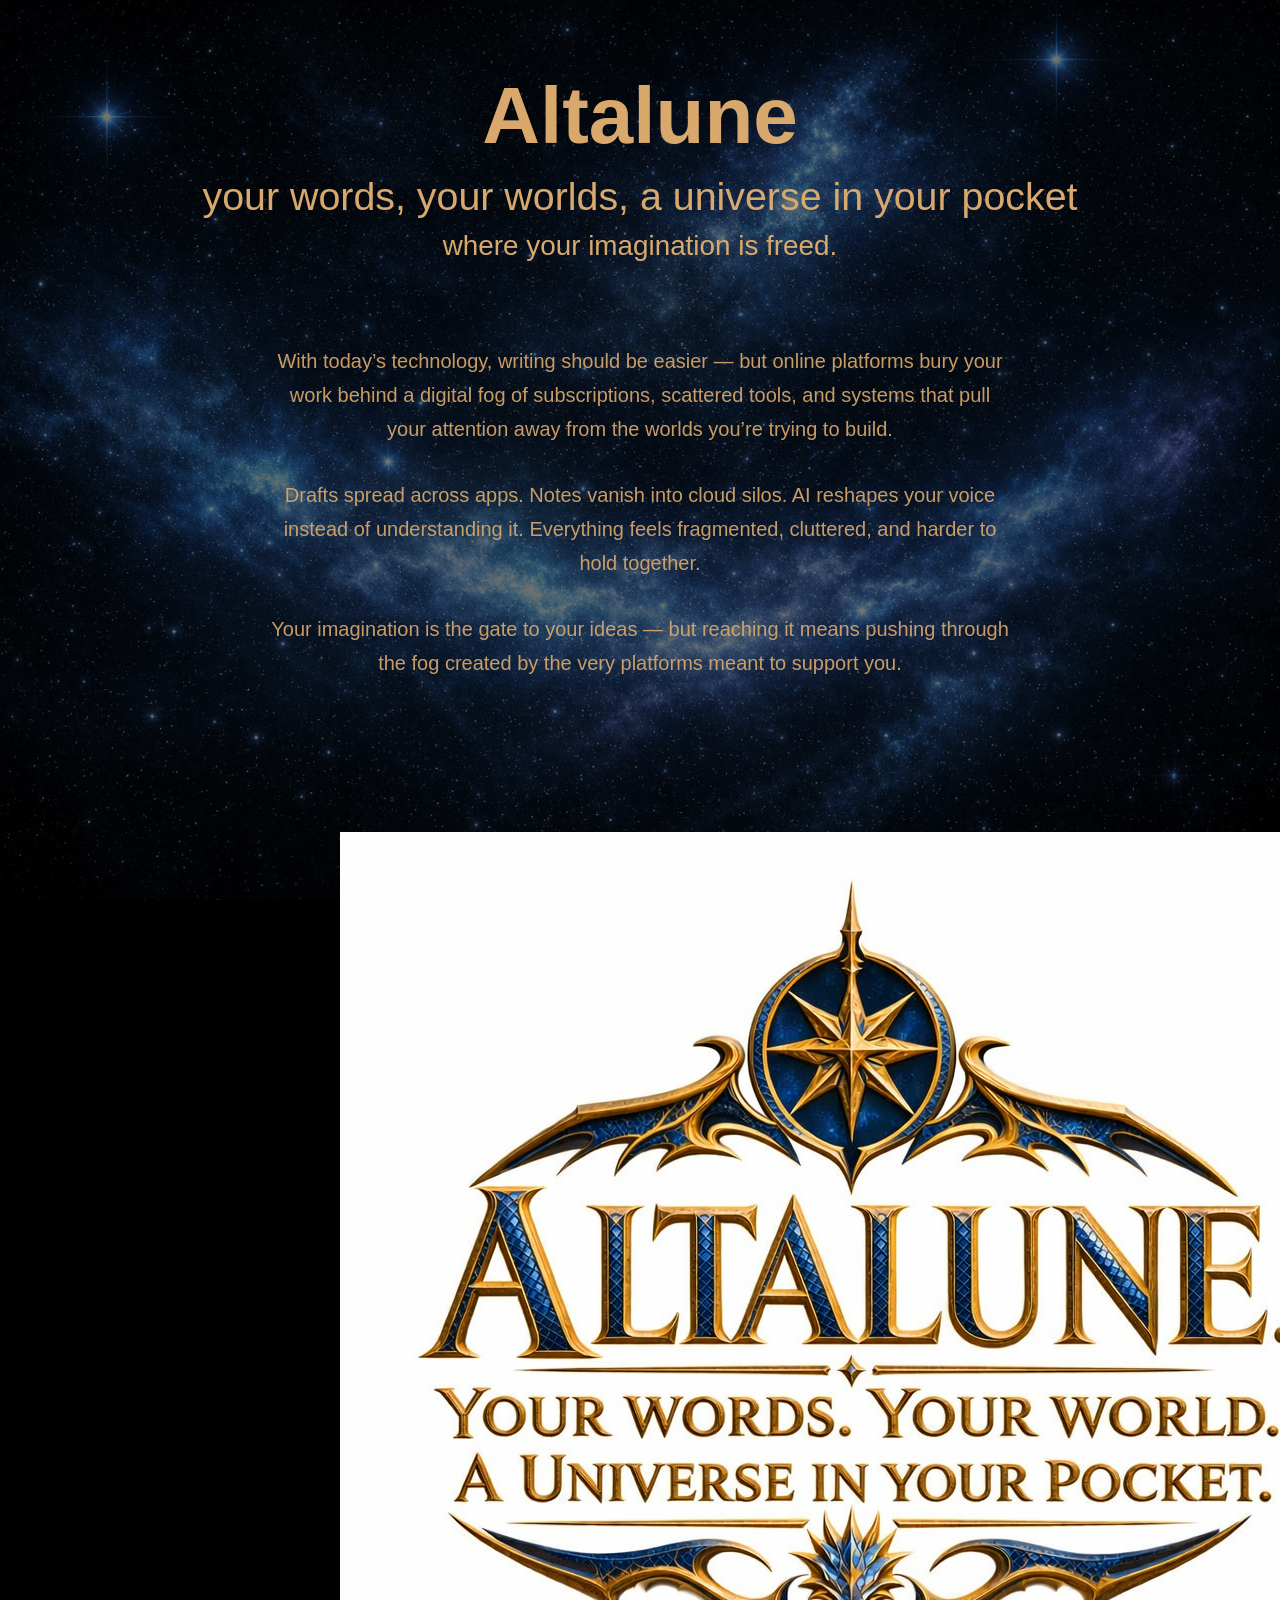
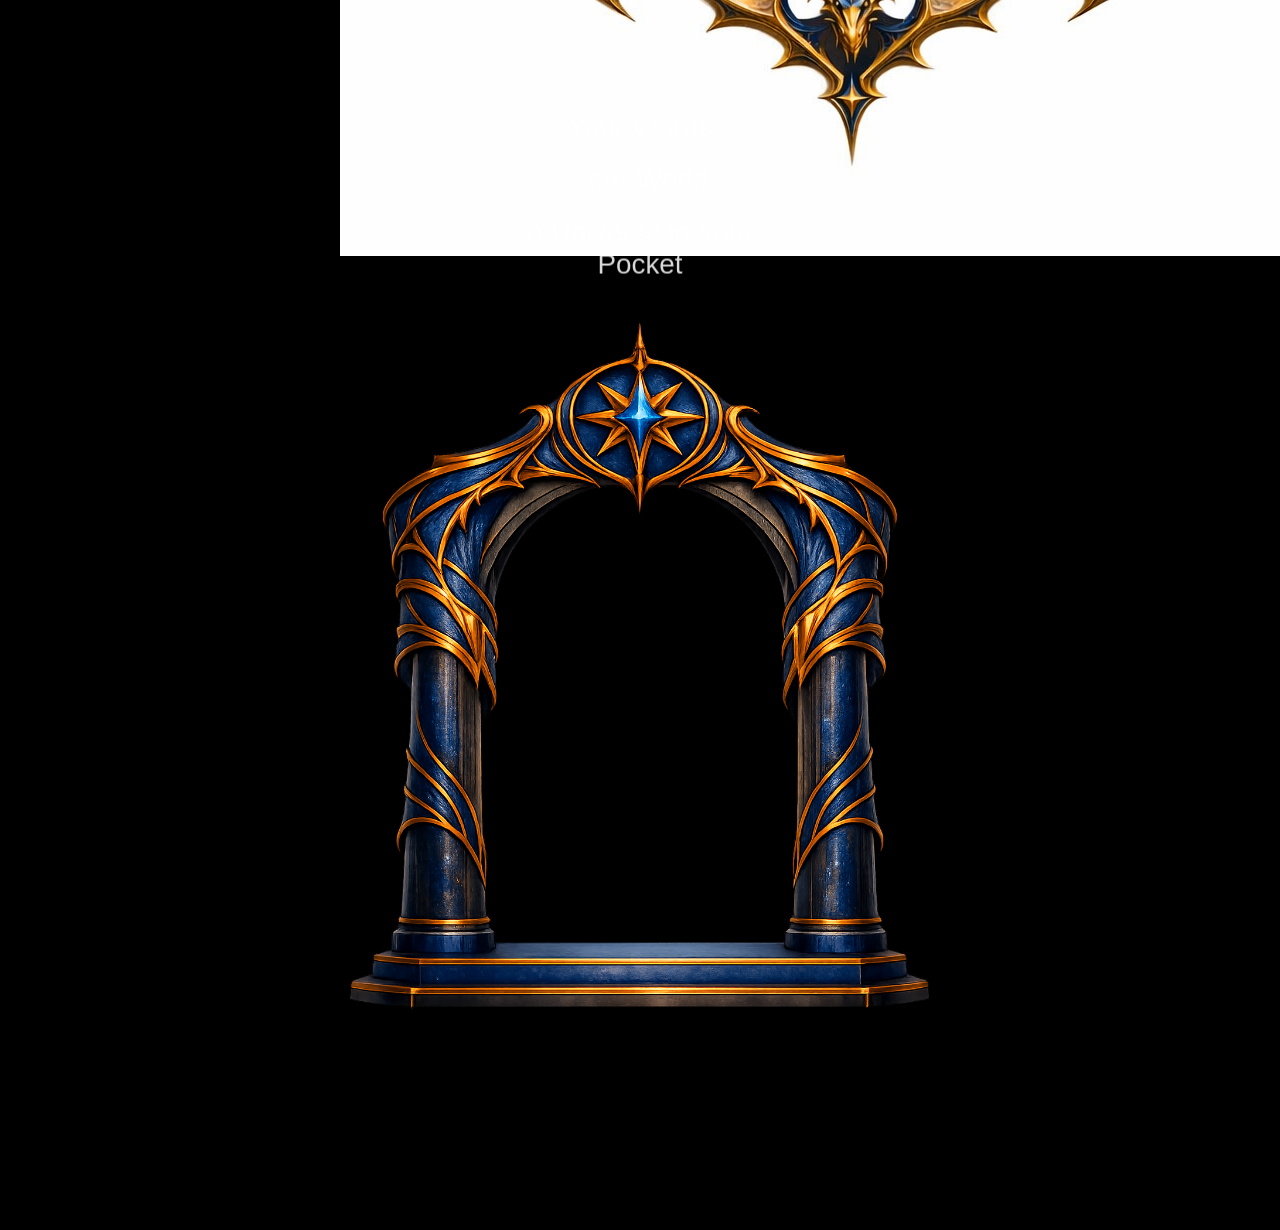
==== index.html @ 2f36f8d3 "Update index.html" ====
<!DOCTYPE html>
<html lang="en">
<head>
    <meta charset="UTF-8">
    <meta name="viewport" content="width=device-width, initial-scale=1.0">
    <title>Altalune</title>
    <link rel="stylesheet" href="css/global.css">
</head>

<body>

    <!-- HERO WRAPPER -->
    <section id="hero">

        <!-- PAGE 1 IDENTITY BLOCK -->
        <div class="identity-block">
            <h1 class="brand-name">Altalune</h1>
            <h2 class="brand-triad">your words, your worlds, a universe in your pocket</h2>
            <h3 class="brand-promise">where your imagination is freed.</h3>
        </div>

        <!-- PAIN SECTION -->
        <div class="pain-section">
            <p>
                With today’s technology, writing should be easier — but online platforms bury your work behind a digital fog of subscriptions, scattered tools, and systems that pull your attention away from the worlds you’re trying to build.
            </p>
            <p>
                Drafts spread across apps. Notes vanish into cloud silos. AI reshapes your voice instead of understanding it. Everything feels fragmented, cluttered, and harder to hold together.
            </p>
            <p>
                Your imagination is the gate to your ideas — but reaching it means pushing through the fog created by the very platforms meant to support you.
            </p>
        </div>

        <!-- PAGE 2: LOGO + GATE + FOG + CTA STACK -->
        <div class="gate-wrapper">

            <!-- LOGO ABOVE THE ARCH -->
            <img src="assets/altalue logo.png" alt="Altalune Logo" class="gate-logo">

            <!-- GATE IMAGE -->
            <img src="assets/arch finial.png" alt="Gate" class="gate">

            <!-- FOG LAYER -->
            <div class="fog-layer"></div>

            <!-- CTA STACK (behind fog, inside gate) -->
            <div class="cta-stack">
                <a href="your-words/index.html" class="cta">Your Words</a>
                <a href="your-world/index.html" class="cta">Your World</a>
                <a href="universe-in-your-pocket/index.html" class="cta">A Universe in Your Pocket</a>
            </div>

        </div>

    </section>

</body>
</html>
---- css/global.css ----
/* RESET + BASELINE -------------------------------------------- */

* {
    margin: 0;
    padding: 0;
    box-sizing: border-box;
}

html, body {
    width: 100%;
    min-height: 100%;
    color: #fff;
    font-family: 'Inter', sans-serif;
    overflow-x: hidden;

    /* FULL‑PAGE STARFIELD BACKGROUND + PARALLAX DRIFT */
    background: url('../assets/starfield.png') center/cover no-repeat fixed;
    background-color: #000; /* fallback */
    animation: starfield-drift 120s linear infinite;
}

/* GLOBAL READABILITY OVERLAY ----------------------------------- */

body::before {
    content: "";
    position: fixed;
    inset: 0;
    background: rgba(0, 0, 0, 0.55); /* adjust 0.45–0.65 for brightness */
    pointer-events: none;
    z-index: 0;
}

/* STARFIELD DRIFT ANIMATION ------------------------------------ */

@keyframes starfield-drift {
    0% {
        background-position: 0 0;
    }
    100% {
        background-position: -800px 800px; /* slow diagonal drift */
    }
}

/* RESPONSIVE TYPE SCALE ---------------------------------------- */

:root {
    --step--2: clamp(0.75rem, 0.7rem + 0.2vw, 0.9rem);
    --step--1: clamp(0.9rem, 0.85rem + 0.3vw, 1.05rem);
    --step-0: clamp(1rem, 0.95rem + 0.4vw, 1.25rem);
    --step-1: clamp(1.25rem, 1.1rem + 0.8vw, 1.75rem);
    --step-2: clamp(1.75rem, 1.5rem + 1.2vw, 2.5rem);
    --step-3: clamp(2.5rem, 2rem + 2vw, 3.5rem);
    --step-4: clamp(3.5rem, 3rem + 3vw, 5rem);
}

/* SPACING SYSTEM ------------------------------------------------ */

:root {
    --space-1: clamp(0.5rem, 0.4rem + 0.4vw, 1rem);
    --space-2: clamp(1rem, 0.8rem + 0.6vw, 1.5rem);
    --space-3: clamp(1.5rem, 1.2rem + 1vw, 2.5rem);
    --space-4: clamp(2rem, 1.5rem + 2vw, 4rem);
    --space-5: clamp(3rem, 2rem + 3vw, 6rem);
}

/* HERO LAYOUT --------------------------------------------------- */

#hero {
    width: 100%;
    min-height: 100vh;
    position: relative;
    z-index: 1; /* ensures content sits above overlay */
    display: flex;
    flex-direction: column;
    align-items: center;
    padding-top: var(--space-5);
    padding-bottom: var(--space-5);
}

/* PAGE 1 IDENTITY BLOCK ---------------------------------------- */

.identity-block {
    text-align: center;
    margin-bottom: var(--space-4);
}

/* Top line: Altalune */
.brand-name {
    font-size: var(--step-4);
    font-weight: 700;
    color: #d9a86c; /* bronze-gold */
    margin-bottom: var(--space-1);
}

/* Middle line: triad */
.brand-triad {
    font-size: var(--step-2);
    font-weight: 500;
    color: #d9a86c; /* bronze-gold */
    margin-bottom: var(--space-1);
}

/* Bottom line: promise */
.brand-promise {
    font-size: var(--step-1);
    font-weight: 400;
    color: #d9a86c; /* bronze-gold */
    margin-bottom: var(--space-3);
}

/* PAIN SECTION — CINEMATIC SPACING & READABILITY ---------------- */

.pain-section {
    max-width: 780px;
    margin: 0 auto;
    margin-bottom: var(--space-5);
    padding: 0 var(--space-2);
    text-align: center;
    font-size: var(--step-0);
    line-height: 1.7;
    opacity: 0.92;
    color: #d9a86c; /* Altalune copper/gold */
}

.pain-section p {
    margin-bottom: var(--space-3);
}

/* GATE POSITIONING ------------------------------------------------ */

.gate-wrapper {
    position: relative;
    width: min(90vw, 600px);
    margin: 0 auto;
    margin-top: var(--space-4);
    transform-style: preserve-3d;
}

.gate {
    width: 100%;
    height: auto;
    display: block;
    position: relative;
    z-index: 1;
}

/* FOG LAYER ------------------------------------------------------- */

.fog-layer {
    position: absolute;
    inset: 0;
    background: url('../assets/fog.png') center/cover no-repeat;
    opacity: 0.55;
    filter: blur(12px);
    z-index: 2;
    pointer-events: none;
}

/* CTA STACK INSIDE THE GATE -------------------------------------- */

.cta-stack {
    position: absolute;
    top: 50%;
    left: 50%;
    transform: translate(-50%, -50%);
    display: flex;
    flex-direction: column;
    gap: var(--space-2);
    z-index: 3;
    text-align: center;
}

.cta {
    font-size: var(--step-1);
    color: #fff;
    text-decoration: none;
    opacity: 0.85;
    transition: opacity 0.35s ease, transform 0.35s ease;
}

.cta:hover {
    opacity: 1;
    transform: scale(1.08);
}

/* FOG REACTION ON HOVER ----------------------------------------- */

.gate-wrapper:hover .fog-layer {
    opacity: 0.35;
    filter: blur(6px);
    transition: opacity 0.4s ease, filter 0.4s ease;
}

/* GATE DEPTH MOTION --------------------------------------------- */

.gate-wrapper:hover {
    transform: translateZ(25px) scale(1.015);
    transition: transform 0.4s ease;
}
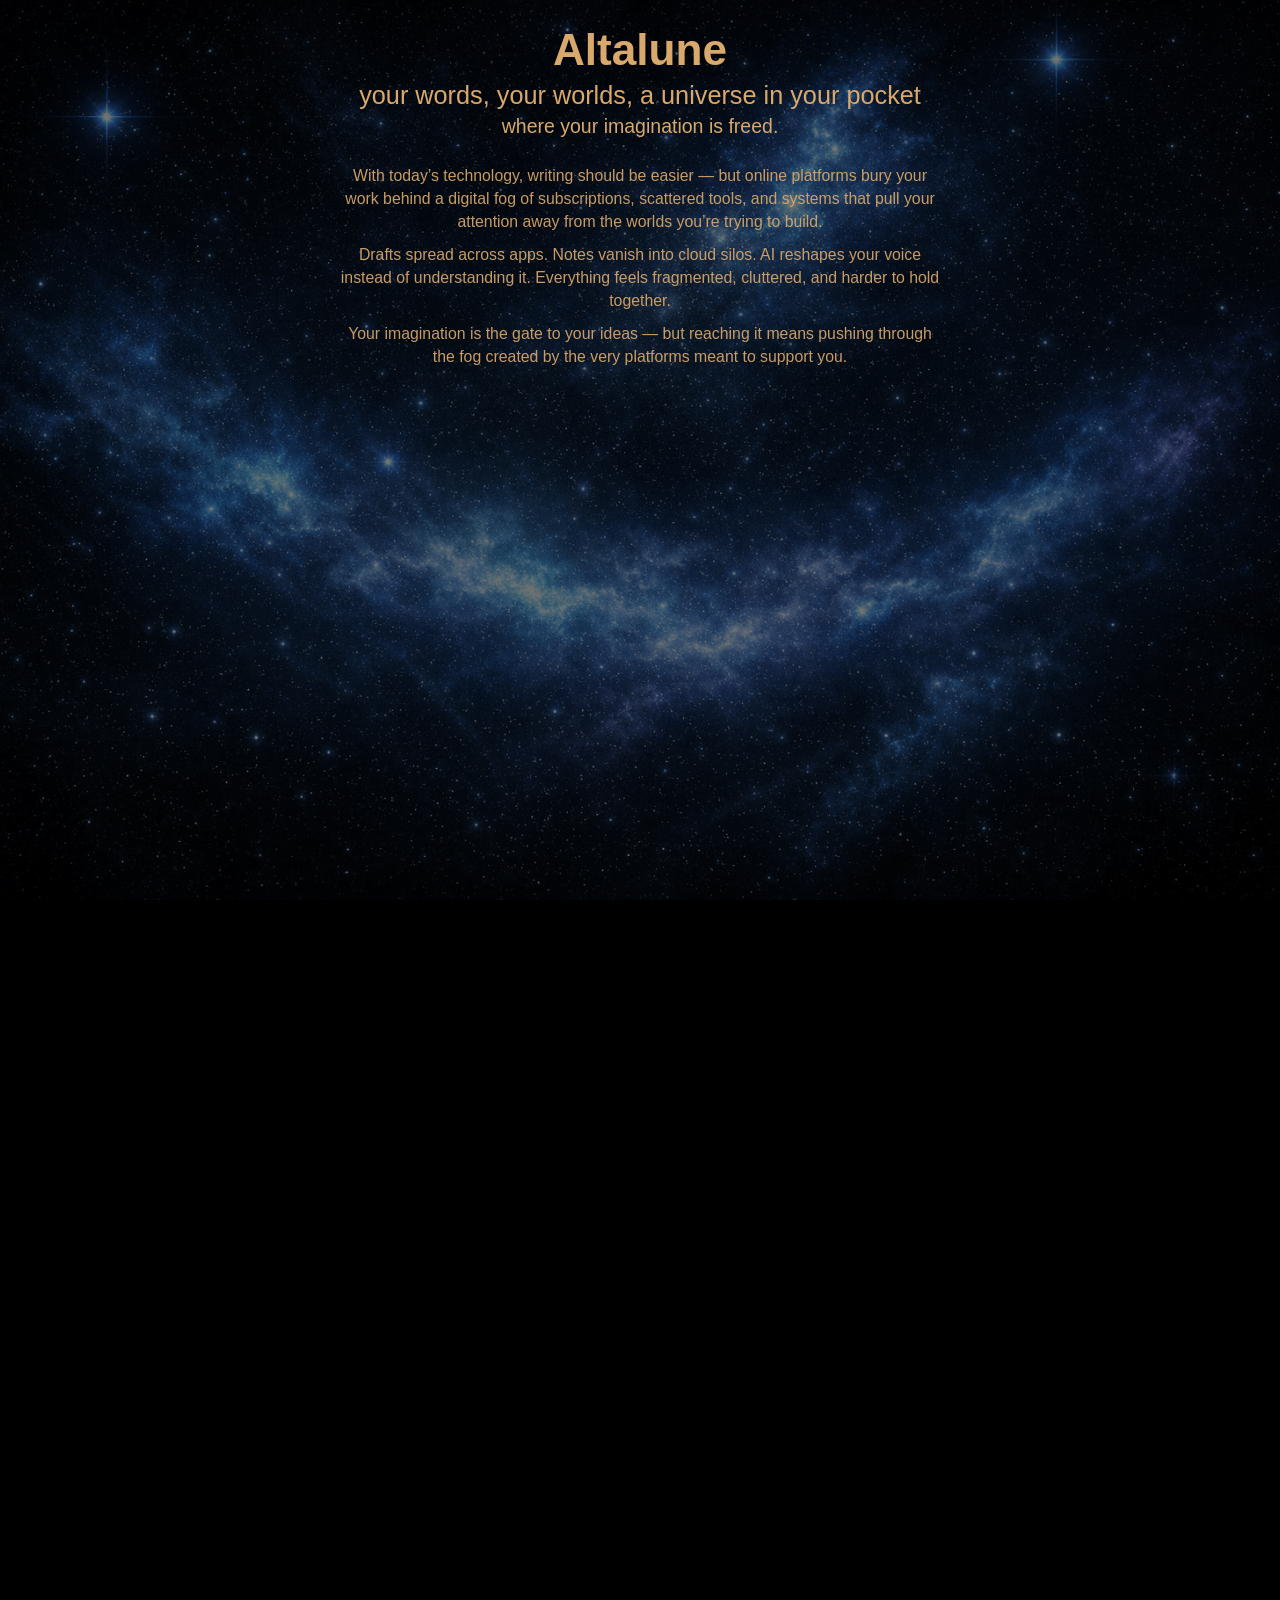
==== commit 7bbf9ca6: "Update index.html" ====
--- a/index.html
+++ b/index.html
@@ -9,10 +9,10 @@
 
 <body>
 
-    <!-- HERO WRAPPER -->
+    <!-- PAGE 1 — IDENTITY + PAIN -->
     <section id="hero">
 
-        <!-- PAGE 1 IDENTITY BLOCK -->
+        <!-- IDENTITY BLOCK -->
         <div class="identity-block">
             <h1 class="brand-name">Altalune</h1>
             <h2 class="brand-triad">your words, your worlds, a universe in your pocket</h2>
@@ -32,7 +32,12 @@
             </p>
         </div>
 
-        <!-- PAGE 2: LOGO + GATE + FOG + CTA STACK -->
+    </section>
+
+
+    <!-- PAGE 2 — GATE + LOGO + FOG + CTA -->
+    <section id="gate-section">
+
         <div class="gate-wrapper">
 
             <!-- LOGO ABOVE THE ARCH -->
@@ -44,7 +49,7 @@
             <!-- FOG LAYER -->
             <div class="fog-layer"></div>
 
-            <!-- CTA STACK (behind fog, inside gate) -->
+            <!-- CTA STACK -->
             <div class="cta-stack">
                 <a href="your-words/index.html" class="cta">Your Words</a>
                 <a href="your-world/index.html" class="cta">Your World</a>
@@ -55,5 +60,8 @@
 
     </section>
 
+    <!-- JS WILL BE ADDED LATER -->
+    <script src="js/scroll.js"></script>
+
 </body>
 </html>
--- a/css/global.css
+++ b/css/global.css
@@ -13,127 +13,118 @@
     font-family: 'Inter', sans-serif;
     overflow-x: hidden;
 
-    /* FULL‑PAGE STARFIELD BACKGROUND + PARALLAX DRIFT */
     background: url('../assets/starfield.png') center/cover no-repeat fixed;
-    background-color: #000; /* fallback */
+    background-color: #000;
     animation: starfield-drift 120s linear infinite;
 }
-
-/* GLOBAL READABILITY OVERLAY ----------------------------------- */
 
 body::before {
     content: "";
     position: fixed;
     inset: 0;
-    background: rgba(0, 0, 0, 0.55); /* adjust 0.45–0.65 for brightness */
+    background: rgba(0, 0, 0, 0.55);
     pointer-events: none;
     z-index: 0;
 }
 
-/* STARFIELD DRIFT ANIMATION ------------------------------------ */
-
 @keyframes starfield-drift {
-    0% {
-        background-position: 0 0;
-    }
-    100% {
-        background-position: -800px 800px; /* slow diagonal drift */
-    }
+    0% { background-position: 0 0; }
+    100% { background-position: -800px 800px; }
 }
 
-/* RESPONSIVE TYPE SCALE ---------------------------------------- */
+/* GLOBAL TYPE + SPACING SCALE -------------------------------- */
 
 :root {
-    --step--2: clamp(0.75rem, 0.7rem + 0.2vw, 0.9rem);
-    --step--1: clamp(0.9rem, 0.85rem + 0.3vw, 1.05rem);
-    --step-0: clamp(1rem, 0.95rem + 0.4vw, 1.25rem);
-    --step-1: clamp(1.25rem, 1.1rem + 0.8vw, 1.75rem);
-    --step-2: clamp(1.75rem, 1.5rem + 1.2vw, 2.5rem);
-    --step-3: clamp(2.5rem, 2rem + 2vw, 3.5rem);
-    --step-4: clamp(3.5rem, 3rem + 3vw, 5rem);
+    --step--2: clamp(0.55rem, 0.45rem + 0.2vw, 0.75rem);
+    --step--1: clamp(0.7rem, 0.6rem + 0.25vw, 0.9rem);
+    --step-0: clamp(0.85rem, 0.75rem + 0.3vw, 1.05rem);
+    --step-1: clamp(1rem, 0.9rem + 0.4vw, 1.3rem);
+    --step-2: clamp(1.25rem, 1.1rem + 0.6vw, 1.7rem);
+    --step-3: clamp(1.7rem, 1.4rem + 0.9vw, 2.3rem);
+    --step-4: clamp(2.2rem, 1.8rem + 1.2vw, 3rem);
+
+    --space-1: clamp(0.25rem, 0.2rem + 0.2vw, 0.5rem);
+    --space-2: clamp(0.5rem, 0.4rem + 0.3vw, 0.9rem);
+    --space-3: clamp(0.8rem, 0.6rem + 0.5vw, 1.4rem);
+    --space-4: clamp(1.2rem, 1rem + 0.7vw, 2rem);
+    --space-5: clamp(1.8rem, 1.4rem + 1vw, 3rem);
 }
 
-/* SPACING SYSTEM ------------------------------------------------ */
-
-:root {
-    --space-1: clamp(0.5rem, 0.4rem + 0.4vw, 1rem);
-    --space-2: clamp(1rem, 0.8rem + 0.6vw, 1.5rem);
-    --space-3: clamp(1.5rem, 1.2rem + 1vw, 2.5rem);
-    --space-4: clamp(2rem, 1.5rem + 2vw, 4rem);
-    --space-5: clamp(3rem, 2rem + 3vw, 6rem);
-}
-
-/* HERO LAYOUT --------------------------------------------------- */
+/* HERO LAYOUT ------------------------------------------------- */
 
 #hero {
     width: 100%;
     min-height: 100vh;
     position: relative;
-    z-index: 1; /* ensures content sits above overlay */
+    z-index: 1;
     display: flex;
     flex-direction: column;
     align-items: center;
-    padding-top: var(--space-5);
-    padding-bottom: var(--space-5);
+    padding-top: var(--space-4);
+    padding-bottom: var(--space-4);
 }
 
-/* PAGE 1 IDENTITY BLOCK ---------------------------------------- */
+/* PAGE 1 IDENTITY BLOCK -------------------------------------- */
 
 .identity-block {
     text-align: center;
-    margin-bottom: var(--space-4);
+    margin-bottom: var(--space-3);
 }
 
-/* Top line: Altalune */
 .brand-name {
     font-size: var(--step-4);
     font-weight: 700;
-    color: #d9a86c; /* bronze-gold */
+    color: #d9a86c;
     margin-bottom: var(--space-1);
 }
 
-/* Middle line: triad */
 .brand-triad {
     font-size: var(--step-2);
     font-weight: 500;
-    color: #d9a86c; /* bronze-gold */
+    color: #d9a86c;
     margin-bottom: var(--space-1);
 }
 
-/* Bottom line: promise */
 .brand-promise {
     font-size: var(--step-1);
     font-weight: 400;
-    color: #d9a86c; /* bronze-gold */
-    margin-bottom: var(--space-3);
+    color: #d9a86c;
+    margin-bottom: var(--space-2);
 }
 
-/* PAIN SECTION — CINEMATIC SPACING & READABILITY ---------------- */
+/* PAIN SECTION ------------------------------------------------ */
 
 .pain-section {
-    max-width: 780px;
-    margin: 0 auto;
-    margin-bottom: var(--space-5);
+    max-width: 620px;
+    margin: 0 auto var(--space-4);
     padding: 0 var(--space-2);
     text-align: center;
     font-size: var(--step-0);
-    line-height: 1.7;
+    line-height: 1.45;
     opacity: 0.92;
-    color: #d9a86c; /* Altalune copper/gold */
+    color: #d9a86c;
 }
 
 .pain-section p {
-    margin-bottom: var(--space-3);
+    margin-bottom: var(--space-2);
 }
 
-/* GATE POSITIONING ------------------------------------------------ */
+/* ------------------------------------------------------------- */
+/* GATE + LOGO SECTION — MATCHES YOUR CURRENT HTML               */
+/* ------------------------------------------------------------- */
 
 .gate-wrapper {
     position: relative;
-    width: min(90vw, 600px);
+    width: 12vw;
+    max-width: 160px;
     margin: 0 auto;
-    margin-top: var(--space-4);
+    margin-top: var(--space-5);
     transform-style: preserve-3d;
+
+    /* hidden on load */
+    opacity: 0;
+    transform: translateY(40px);
+    transition: opacity 0.8s ease, transform 0.8s ease;
 }
 
 .gate {
@@ -144,56 +135,25 @@
     z-index: 1;
 }
 
-/* FOG LAYER ------------------------------------------------------- */
-
-.fog-layer {
+.logo {
     position: absolute;
-    inset: 0;
-    background: url('../assets/fog.png') center/cover no-repeat;
-    opacity: 0.55;
-    filter: blur(12px);
-    z-index: 2;
-    pointer-events: none;
+    top: -1.2vw;
+    left: 50%;
+    transform: translateX(-50%);
+    width: 5vw;
+    max-width: 65px;
+    height: auto;
+    z-index: 3;
 }
 
-/* CTA STACK INSIDE THE GATE -------------------------------------- */
-
-.cta-stack {
-    position: absolute;
-    top: 50%;
-    left: 50%;
-    transform: translate(-50%, -50%);
-    display: flex;
-    flex-direction: column;
-    gap: var(--space-2);
-    z-index: 3;
-    text-align: center;
-}
-
-.cta {
-    font-size: var(--step-1);
-    color: #fff;
-    text-decoration: none;
-    opacity: 0.85;
-    transition: opacity 0.35s ease, transform 0.35s ease;
-}
-
-.cta:hover {
-    opacity: 1;
-    transform: scale(1.08);
-}
-
-/* FOG REACTION ON HOVER ----------------------------------------- */
-
+/* Hover effects */
 .gate-wrapper:hover .fog-layer {
     opacity: 0.35;
     filter: blur(6px);
     transition: opacity 0.4s ease, filter 0.4s ease;
 }
 
-/* GATE DEPTH MOTION --------------------------------------------- */
-
 .gate-wrapper:hover {
-    transform: translateZ(25px) scale(1.015);
+    transform: translateY(0) translateZ(25px) scale(1.015);
     transition: transform 0.4s ease;
 }
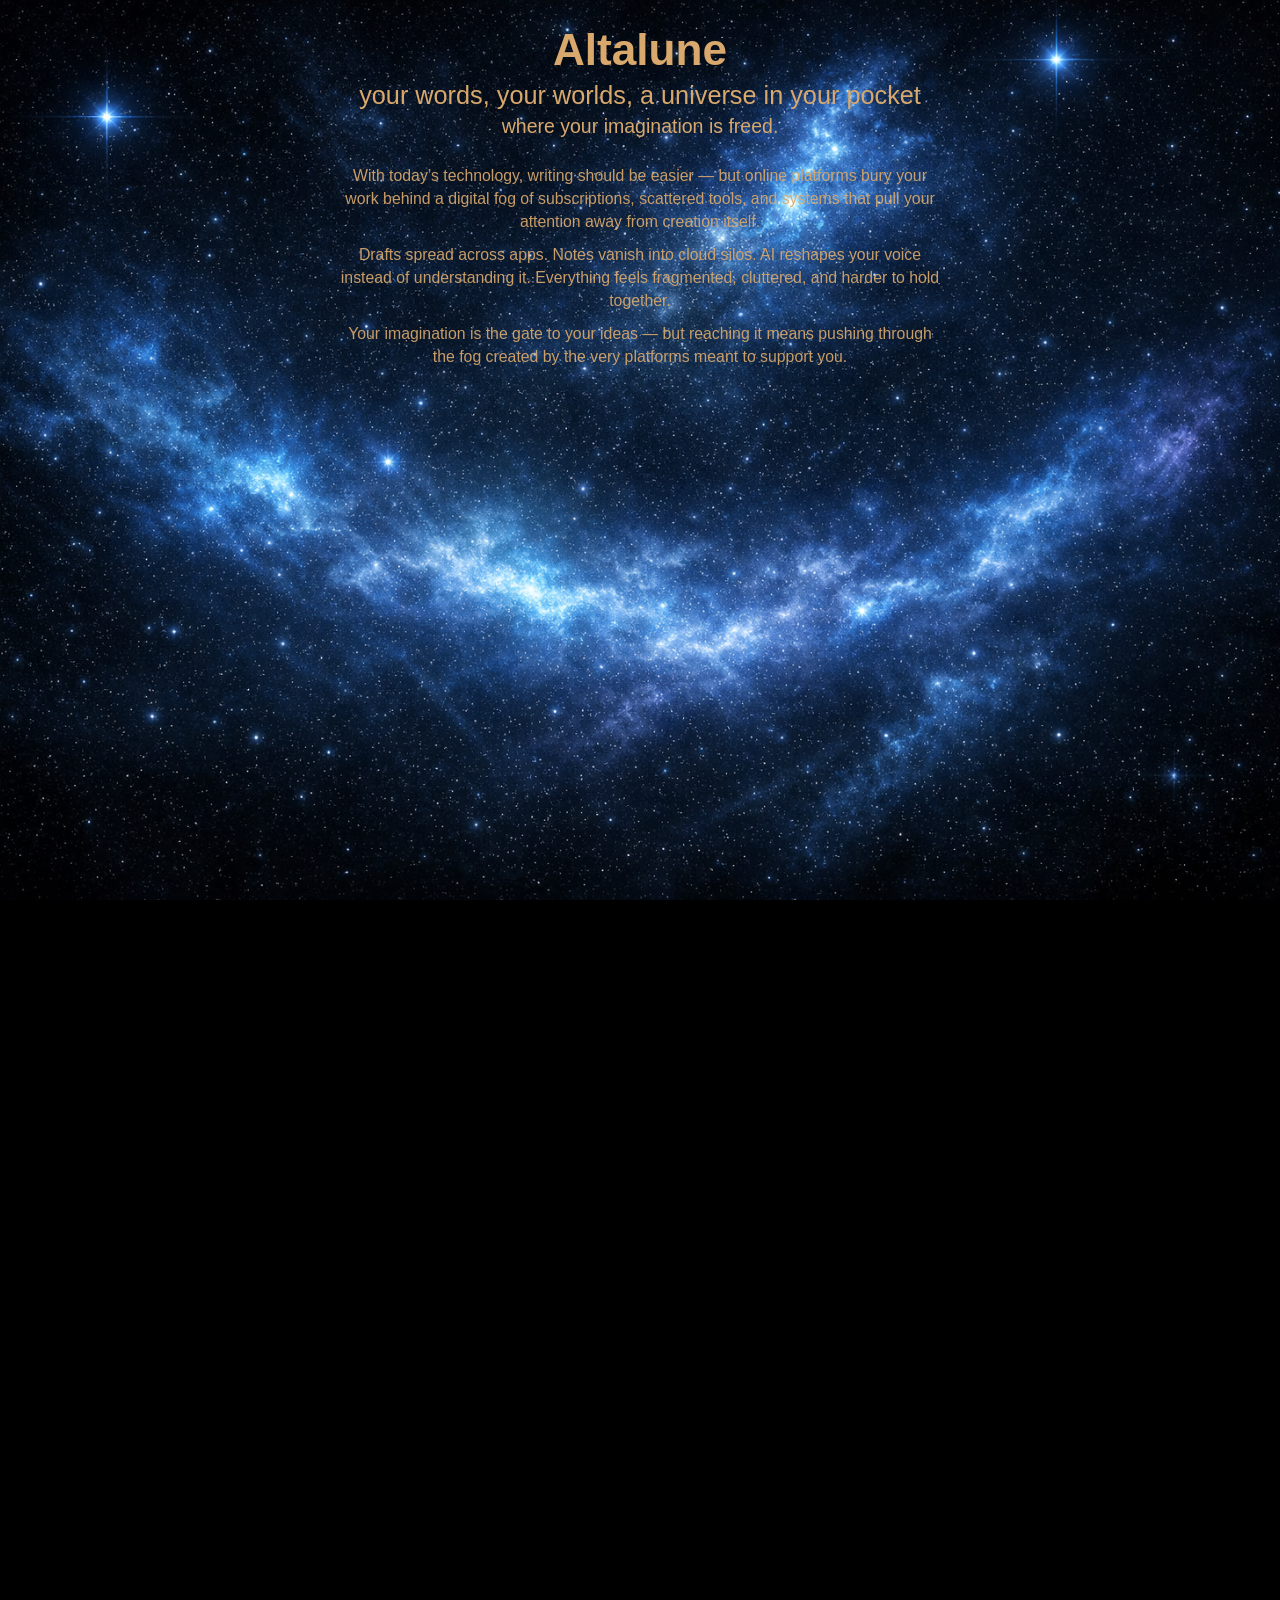
==== commit 34608475: "Fix broken hero image paths for logo and arch finial" ====
--- a/index.html
+++ b/index.html
@@ -22,7 +22,7 @@
         <!-- PAIN SECTION -->
         <div class="pain-section">
             <p>
-                With today’s technology, writing should be easier — but online platforms bury your work behind a digital fog of subscriptions, scattered tools, and systems that pull your attention away from the worlds you’re trying to build.
+                With today’s technology, writing should be easier — but online platforms bury your work behind a digital fog of subscriptions, scattered tools, and systems that pull your attention away from creation itself.
             </p>
             <p>
                 Drafts spread across apps. Notes vanish into cloud silos. AI reshapes your voice instead of understanding it. Everything feels fragmented, cluttered, and harder to hold together.
@@ -41,10 +41,10 @@
         <div class="gate-wrapper">
 
             <!-- LOGO ABOVE THE ARCH -->
-            <img src="assets/altalue logo.png" alt="Altalune Logo" class="gate-logo">
+            <img src="assets/altalule%20logo.png" alt="Altalune Logo" class="gate-logo">
 
             <!-- GATE IMAGE -->
-            <img src="assets/arch finial.png" alt="Gate" class="gate">
+            <img src="assets/arch%20finial.png" alt="Gate" class="gate">
 
             <!-- FOG LAYER -->
             <div class="fog-layer"></div>
--- a/css/global.css
+++ b/css/global.css
@@ -15,21 +15,6 @@
 
     background: url('../assets/starfield.png') center/cover no-repeat fixed;
     background-color: #000;
-    animation: starfield-drift 120s linear infinite;
-}
-
-body::before {
-    content: "";
-    position: fixed;
-    inset: 0;
-    background: rgba(0, 0, 0, 0.55);
-    pointer-events: none;
-    z-index: 0;
-}
-
-@keyframes starfield-drift {
-    0% { background-position: 0 0; }
-    100% { background-position: -800px 800px; }
 }
 
 /* GLOBAL TYPE + SPACING SCALE -------------------------------- */
@@ -50,21 +35,23 @@
     --space-5: clamp(1.8rem, 1.4rem + 1vw, 3rem);
 }
 
-/* HERO LAYOUT ------------------------------------------------- */
+/* PAGE 1 — HERO SECTION -------------------------------------- */
 
 #hero {
     width: 100%;
     min-height: 100vh;
     position: relative;
     z-index: 1;
+
     display: flex;
     flex-direction: column;
     align-items: center;
+
     padding-top: var(--space-4);
     padding-bottom: var(--space-4);
 }
 
-/* PAGE 1 IDENTITY BLOCK -------------------------------------- */
+/* IDENTITY BLOCK --------------------------------------------- */
 
 .identity-block {
     text-align: center;
@@ -109,23 +96,45 @@
     margin-bottom: var(--space-2);
 }
 
-/* ------------------------------------------------------------- */
-/* GATE + LOGO SECTION — MATCHES YOUR CURRENT HTML               */
-/* ------------------------------------------------------------- */
+/* PAGE 2 — FULLSCREEN GATE SECTION --------------------------- */
+
+#gate-section {
+    width: 100%;
+    height: 100vh;
+    position: relative;
+    z-index: 2;
+
+    display: flex;
+    justify-content: center;
+    align-items: center;
+
+    padding-top: var(--space-4);
+    padding-bottom: var(--space-4);
+    /* debug: */
+    /* outline: 1px solid red; */
+}
+
+/* GATE WRAPPER (hidden until scroll) ------------------------- */
 
 .gate-wrapper {
     position: relative;
     width: 12vw;
     max-width: 160px;
-    margin: 0 auto;
-    margin-top: var(--space-5);
     transform-style: preserve-3d;
 
-    /* hidden on load */
     opacity: 0;
     transform: translateY(40px);
     transition: opacity 0.8s ease, transform 0.8s ease;
-}
+
+    z-index: 3;
+}
+
+body.scrolled .gate-wrapper {
+    opacity: 1;
+    transform: translateY(0);
+}
+
+/* GATE + LOGO ------------------------------------------------ */
 
 .gate {
     width: 100%;
@@ -135,7 +144,7 @@
     z-index: 1;
 }
 
-.logo {
+.gate-logo {
     position: absolute;
     top: -1.2vw;
     left: 50%;
@@ -146,14 +155,52 @@
     z-index: 3;
 }
 
-/* Hover effects */
+/* FOG LAYER -------------------------------------------------- */
+
+.fog-layer {
+    position: absolute;
+    inset: 0;
+    background: radial-gradient(circle, rgba(255,255,255,0.15) 0%, rgba(0,0,0,0.6) 70%);
+    filter: blur(4px);
+    opacity: 0.2;
+    z-index: 2;
+    transition: opacity 0.4s ease, filter 0.4s ease;
+}
+
+/* CTA STACK -------------------------------------------------- */
+
+.cta-stack {
+    position: absolute;
+    bottom: 8%;
+    left: 50%;
+    transform: translateX(-50%);
+    z-index: 4;
+
+    display: flex;
+    flex-direction: column;
+    gap: var(--space-2);
+}
+
+.cta {
+    color: #d9a86c;
+    text-decoration: none;
+    font-size: var(--step-1);
+    font-weight: 500;
+    text-align: center;
+    transition: color 0.3s ease;
+}
+
+.cta:hover {
+    color: #fff;
+}
+
+/* Hover effects --------------------------------------------- */
+
 .gate-wrapper:hover .fog-layer {
     opacity: 0.35;
     filter: blur(6px);
-    transition: opacity 0.4s ease, filter 0.4s ease;
 }
 
 .gate-wrapper:hover {
     transform: translateY(0) translateZ(25px) scale(1.015);
-    transition: transform 0.4s ease;
-}
+}
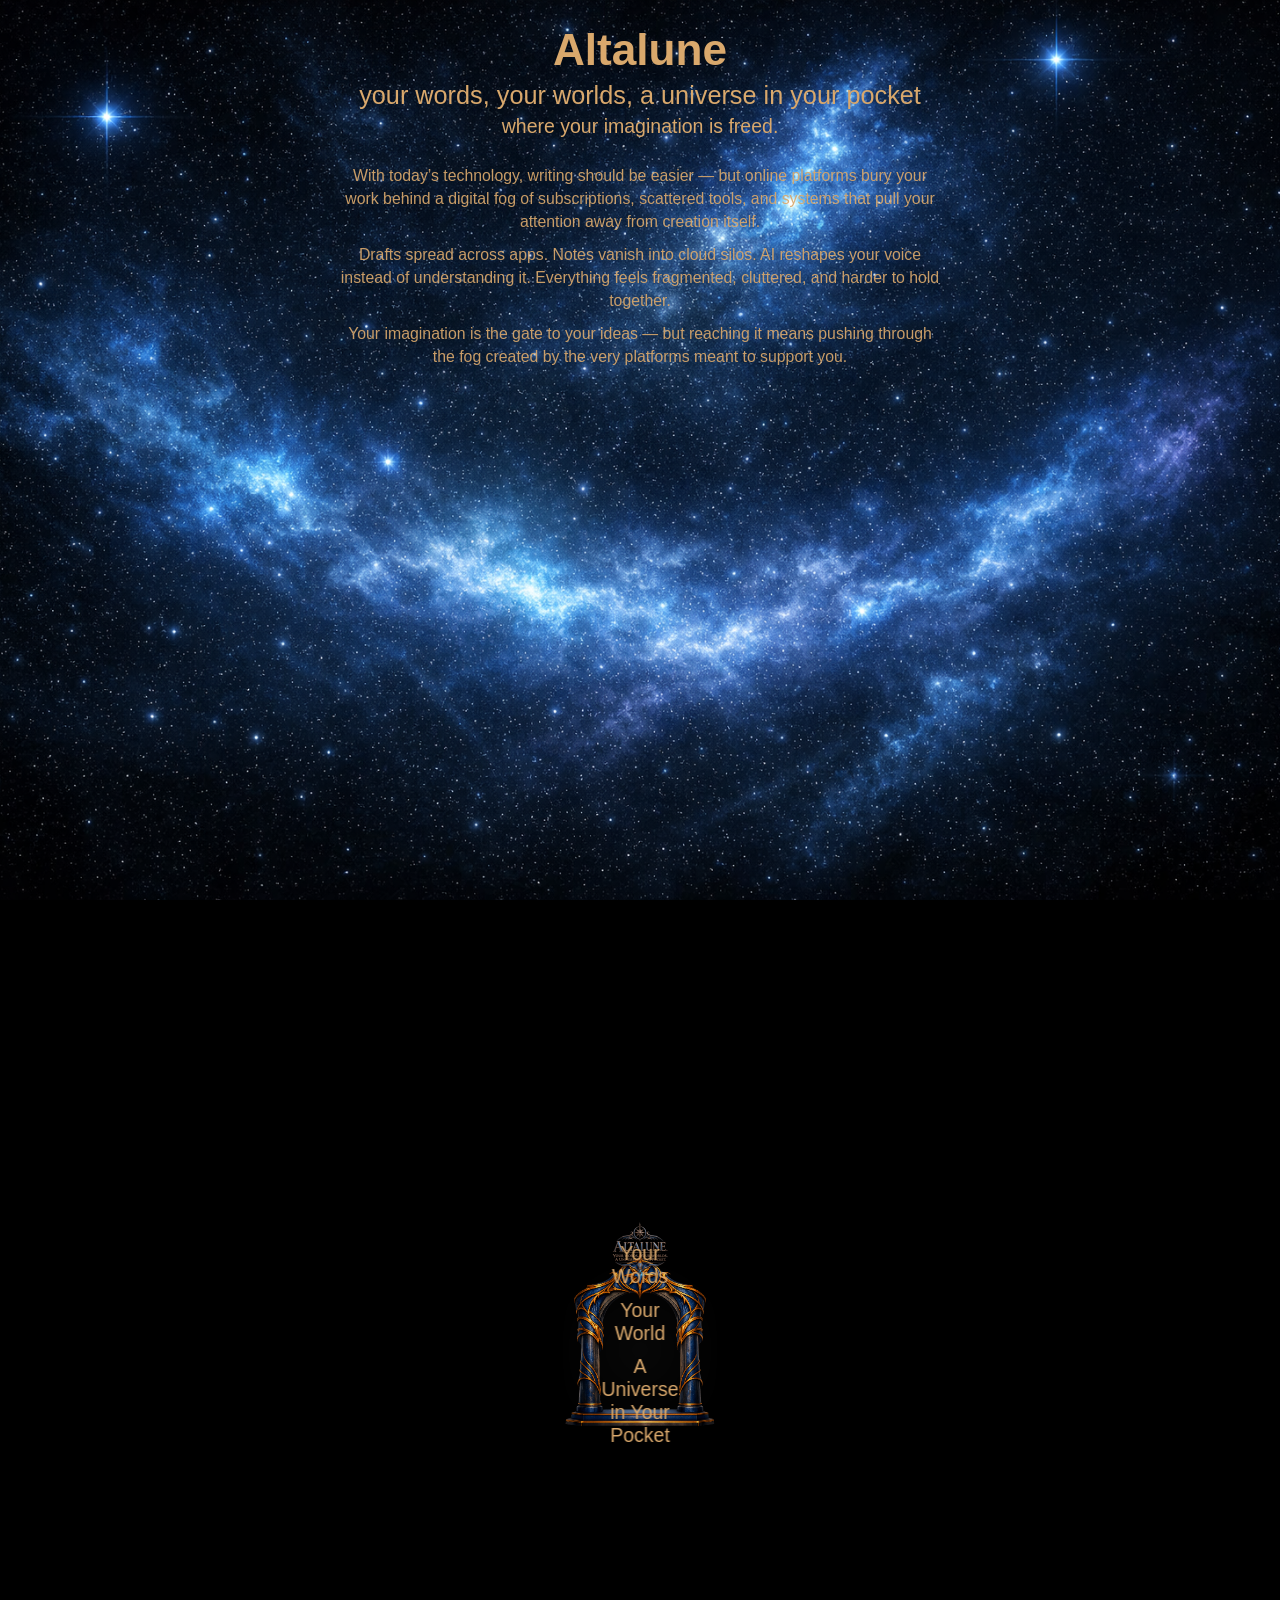
==== commit 3550c547: "Fix script path and image paths in homepage" ====
--- a/index.html
+++ b/index.html
@@ -41,7 +41,7 @@
         <div class="gate-wrapper">
 
             <!-- LOGO ABOVE THE ARCH -->
-            <img src="assets/altalule%20logo.png" alt="Altalune Logo" class="gate-logo">
+            <img src="assets/altalue%20logo.png" alt="Altalune Logo" class="gate-logo">
 
             <!-- GATE IMAGE -->
             <img src="assets/arch%20finial.png" alt="Gate" class="gate">
@@ -61,7 +61,7 @@
     </section>
 
     <!-- JS WILL BE ADDED LATER -->
-    <script src="js/scroll.js"></script>
+    <script src="scroll.js"></script>
 
 </body>
 </html>
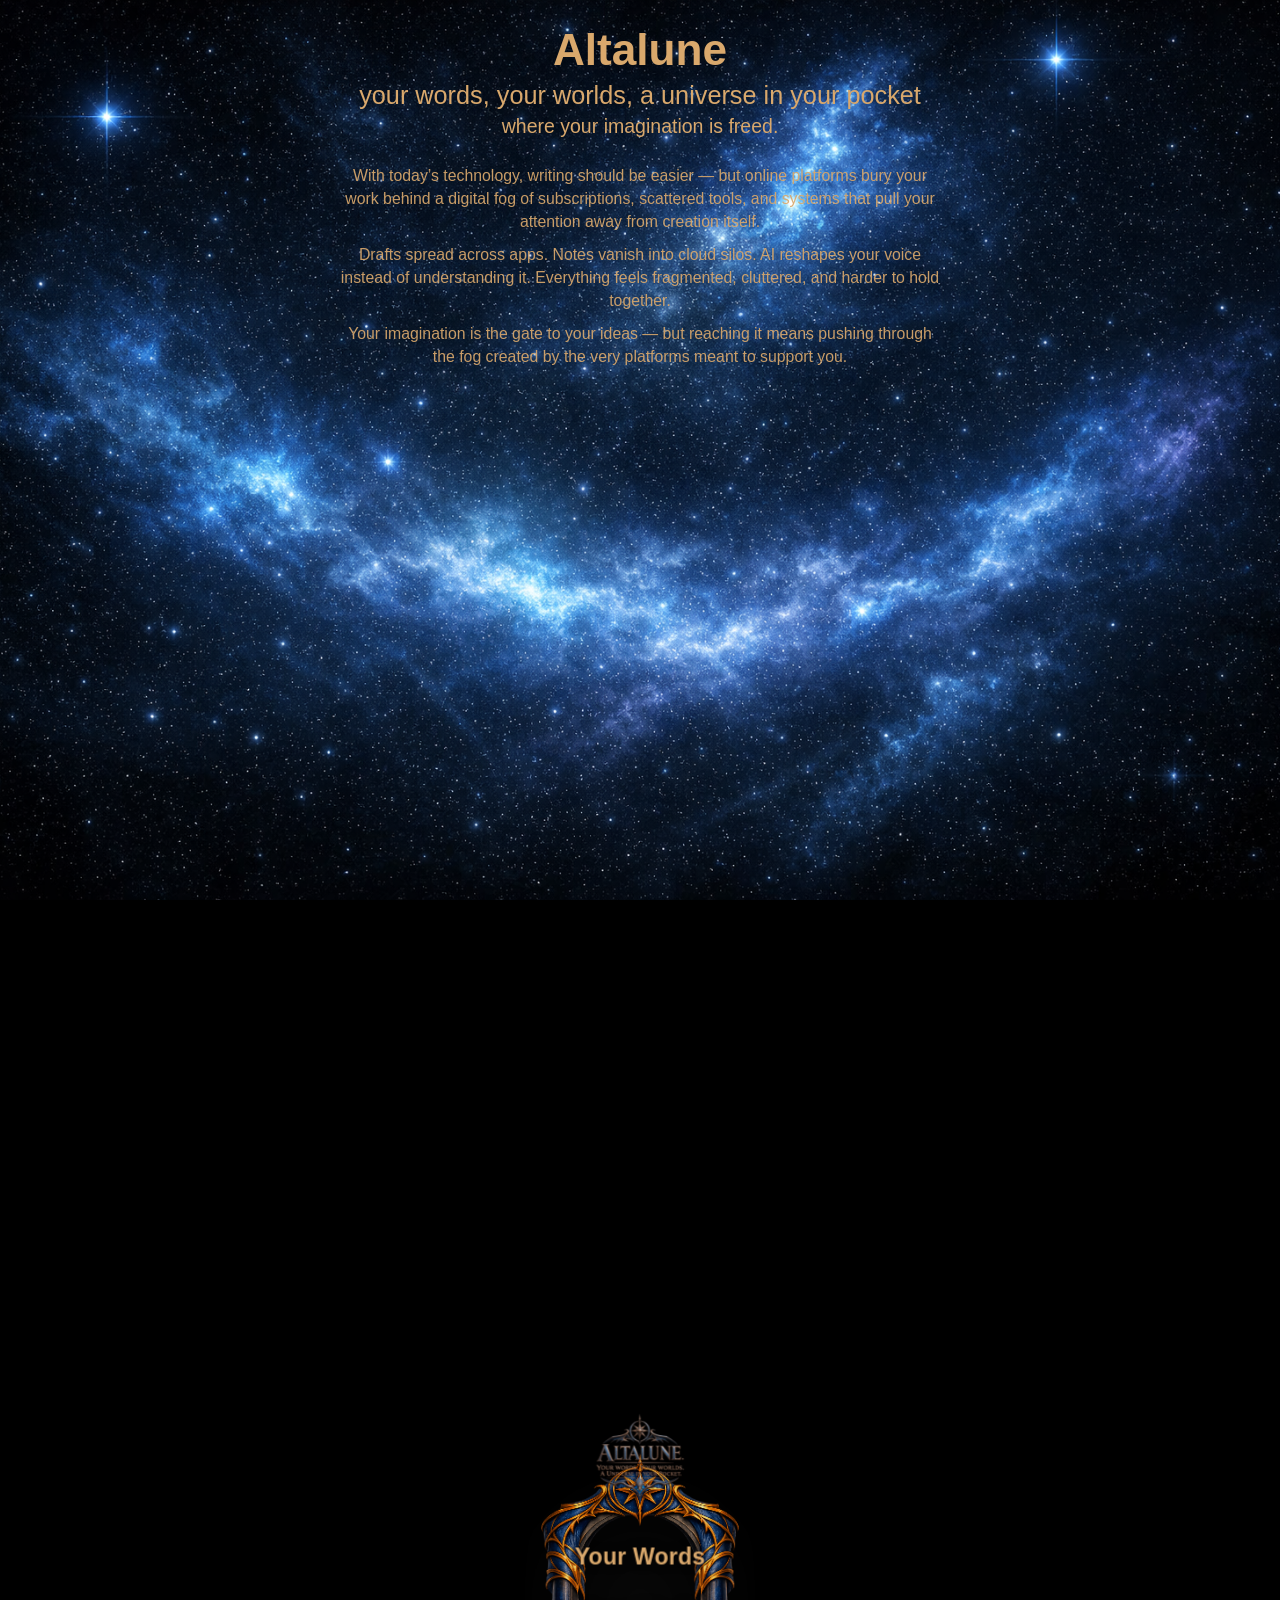
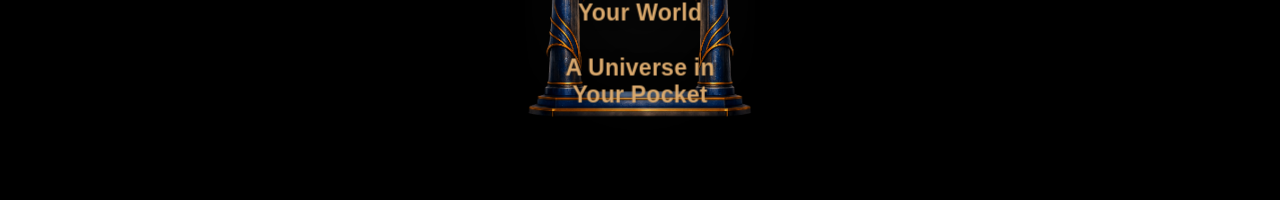
==== commit a019b66f: "Fix gate layout sizing/position and repair page asset links" ====
--- a/index.html
+++ b/index.html
@@ -41,10 +41,10 @@
         <div class="gate-wrapper">
 
             <!-- LOGO ABOVE THE ARCH -->
-            <img src="assets/altalue%20logo.png" alt="Altalune Logo" class="gate-logo">
+            <img src="assets/altalue logo.png" alt="Altalune Logo" class="gate-logo">
 
             <!-- GATE IMAGE -->
-            <img src="assets/arch%20finial.png" alt="Gate" class="gate">
+            <img src="assets/arch finial.png" alt="Gate" class="gate">
 
             <!-- FOG LAYER -->
             <div class="fog-layer"></div>
--- a/css/global.css
+++ b/css/global.css
@@ -100,38 +100,34 @@
 
 #gate-section {
     width: 100%;
+    min-height: 100vh;
     height: 100vh;
     position: relative;
     z-index: 2;
-
     display: flex;
     justify-content: center;
-    align-items: center;
-
-    padding-top: var(--space-4);
-    padding-bottom: var(--space-4);
-    /* debug: */
-    /* outline: 1px solid red; */
-}
-
-/* GATE WRAPPER (hidden until scroll) ------------------------- */
+    align-items: flex-end;
+    overflow: hidden;
+    padding: 0 0 var(--space-4);
+}
+
+/* BALANCED HERO SCALE PASS ----------------------------------- */
 
 .gate-wrapper {
     position: relative;
-    width: 12vw;
-    max-width: 160px;
+    width: clamp(160px, 18vw, 310px);
+    max-width: 310px;
+    min-width: 160px;
     transform-style: preserve-3d;
-
-    opacity: 0;
-    transform: translateY(40px);
-    transition: opacity 0.8s ease, transform 0.8s ease;
-
+    opacity: 1;
+    transform: none;
+    transition: transform 0.6s ease;
     z-index: 3;
 }
 
 body.scrolled .gate-wrapper {
     opacity: 1;
-    transform: translateY(0);
+    transform: none;
 }
 
 /* GATE + LOGO ------------------------------------------------ */
@@ -146,13 +142,12 @@
 
 .gate-logo {
     position: absolute;
-    top: -1.2vw;
+    top: -6%;
     left: 50%;
     transform: translateX(-50%);
-    width: 5vw;
-    max-width: 65px;
+    width: clamp(78px, 8vw, 130px);
     height: auto;
-    z-index: 3;
+    z-index: 5;
 }
 
 /* FOG LAYER -------------------------------------------------- */
@@ -171,23 +166,28 @@
 
 .cta-stack {
     position: absolute;
-    bottom: 8%;
+    top: 57%;
     left: 50%;
-    transform: translateX(-50%);
+    transform: translate(-50%, -50%);
+    width: 68%;
     z-index: 4;
 
     display: flex;
     flex-direction: column;
-    gap: var(--space-2);
+    align-items: center;
+    gap: clamp(18px, 2.2vw, 34px);
 }
 
 .cta {
     color: #d9a86c;
     text-decoration: none;
-    font-size: var(--step-1);
-    font-weight: 500;
+    font-size: clamp(1.15rem, 1.8vw, 2rem);
+    line-height: 1.18;
+    font-weight: 700;
+    letter-spacing: 0.01em;
     text-align: center;
-    transition: color 0.3s ease;
+    text-shadow: 0 0 10px rgba(0,0,0,0.75);
+    transition: color 0.25s ease;
 }
 
 .cta:hover {
@@ -197,10 +197,65 @@
 /* Hover effects --------------------------------------------- */
 
 .gate-wrapper:hover .fog-layer {
-    opacity: 0.35;
-    filter: blur(6px);
+    opacity: 0.3;
+    filter: blur(5px);
 }
 
 .gate-wrapper:hover {
-    transform: translateY(0) translateZ(25px) scale(1.015);
-}
+    transform: scale(1.01);
+}
+
+/* Tablet / small desktop ------------------------------------ */
+
+@media (max-width: 900px) {
+    .gate-wrapper {
+        width: clamp(145px, 29vw, 250px);
+        min-width: 145px;
+    }
+
+    .gate-logo {
+        width: clamp(70px, 13vw, 110px);
+        top: -5%;
+    }
+
+    .cta-stack {
+        width: 74%;
+        top: 56%;
+        gap: clamp(14px, 3vw, 24px);
+    }
+
+    .cta {
+        font-size: clamp(1rem, 4.2vw, 1.6rem);
+        line-height: 1.2;
+    }
+}
+
+/* Mobile ----------------------------------------------------- */
+
+@media (max-width: 600px) {
+    #gate-section {
+        padding: 0 0 max(8px, env(safe-area-inset-bottom));
+    }
+
+    .gate-wrapper {
+        width: 36vw;
+        max-width: 220px;
+        min-width: 0;
+    }
+
+    .gate-logo {
+        width: clamp(54px, 16vw, 80px);
+        top: -2%;
+    }
+
+    .cta-stack {
+        width: 78%;
+        top: 58%;
+        gap: clamp(12px, 4vw, 20px);
+    }
+
+    .cta {
+        font-size: clamp(0.95rem, 6vw, 1.45rem);
+        line-height: 1.22;
+    }
+}
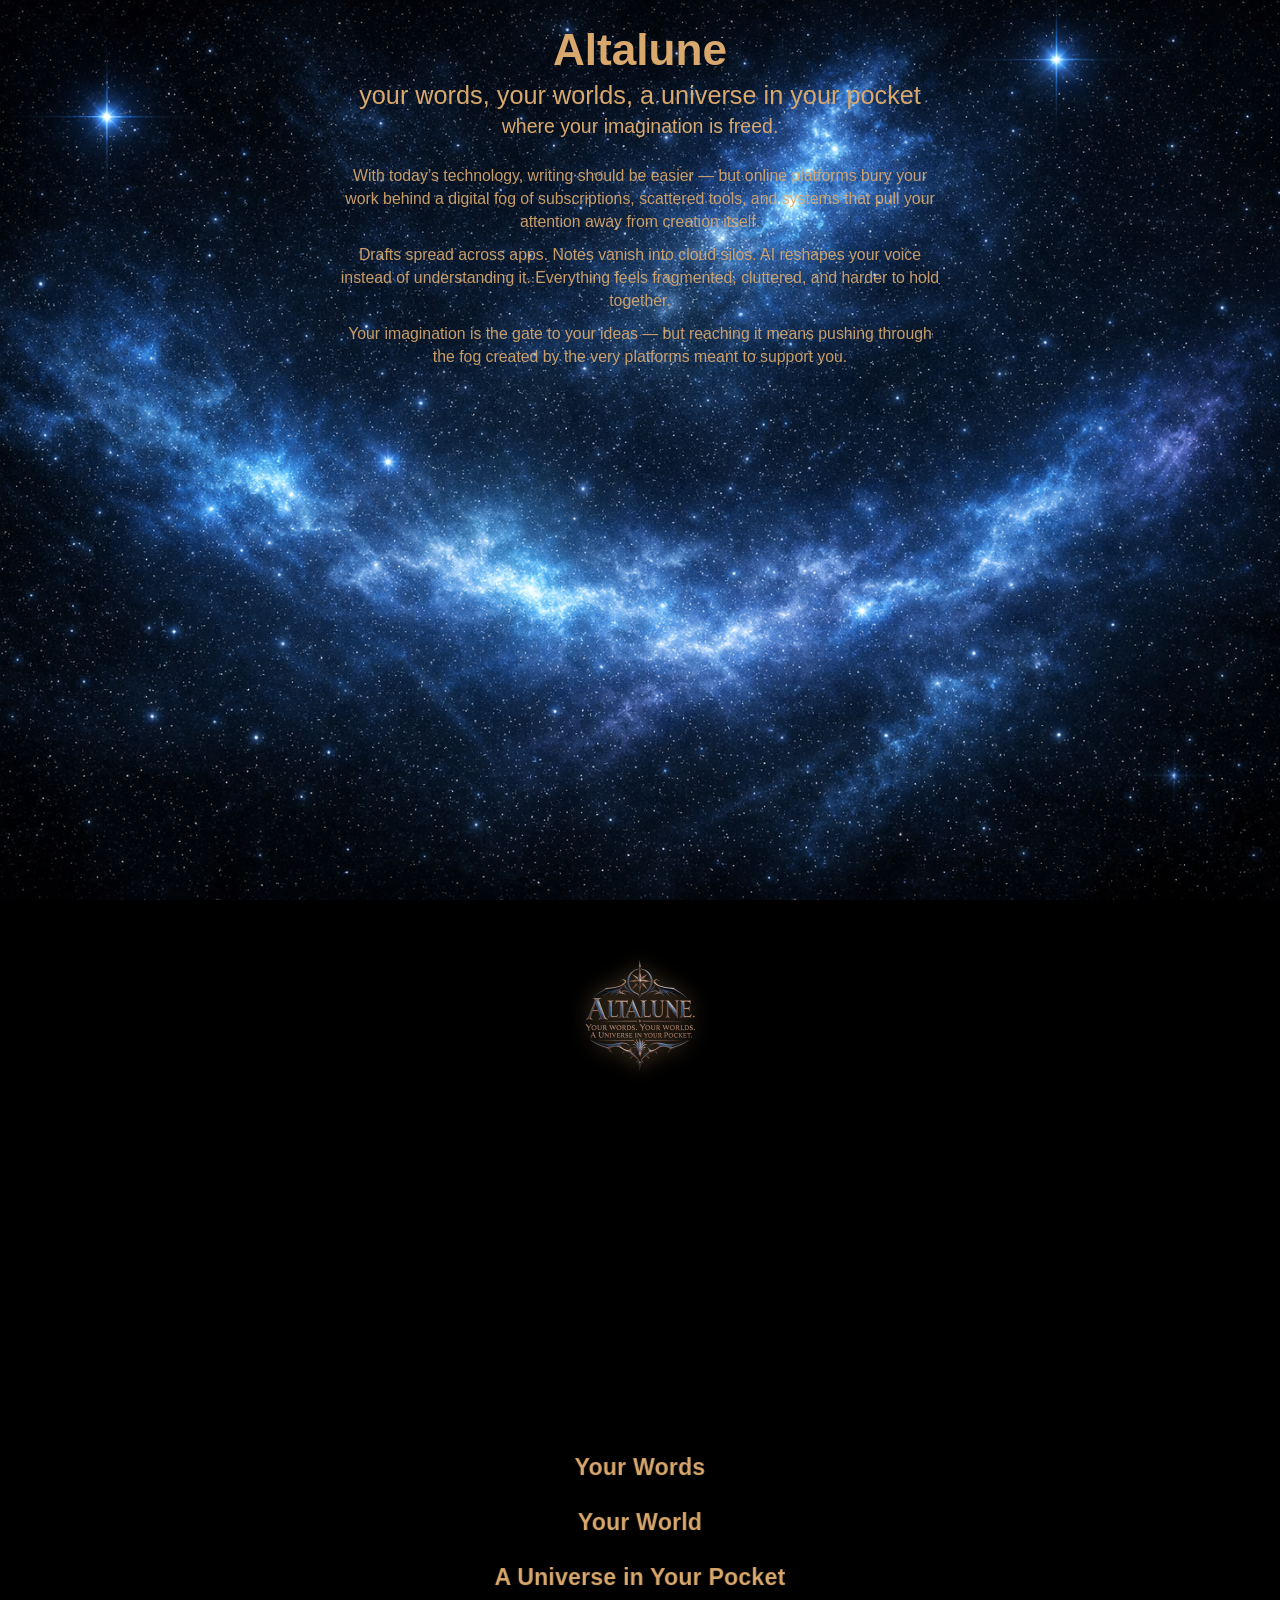
==== commit f060b5af: "Place logo near top of viewport and decouple from gate" ====
--- a/index.html
+++ b/index.html
@@ -38,10 +38,10 @@
     <!-- PAGE 2 — GATE + LOGO + FOG + CTA -->
     <section id="gate-section">
 
+        <!-- LOGO NEAR TOP OF VIEWPORT -->
+        <img src="assets/altalue logo.png" alt="Altalune Logo" class="gate-logo">
+
         <div class="gate-wrapper">
-
-            <!-- LOGO ABOVE THE ARCH -->
-            <img src="assets/altalue logo.png" alt="Altalune Logo" class="gate-logo">
 
             <!-- GATE IMAGE -->
             <img src="assets/arch finial.png" alt="Gate" class="gate">
--- a/css/global.css
+++ b/css/global.css
@@ -108,16 +108,16 @@
     justify-content: center;
     align-items: flex-end;
     overflow: hidden;
-    padding: 0 0 var(--space-4);
+    padding: 0;
 }
 
 /* BALANCED HERO SCALE PASS ----------------------------------- */
 
 .gate-wrapper {
     position: relative;
-    width: clamp(160px, 18vw, 310px);
-    max-width: 310px;
-    min-width: 160px;
+    width: clamp(260px, 52vh, 430px);
+    max-width: 430px;
+    min-width: 260px;
     transform-style: preserve-3d;
     opacity: 1;
     transform: none;
@@ -142,12 +142,14 @@
 
 .gate-logo {
     position: absolute;
-    top: -6%;
+    top: clamp(20px, 6vh, 72px);
     left: 50%;
     transform: translateX(-50%);
-    width: clamp(78px, 8vw, 130px);
+    width: clamp(108px, 10vw, 170px);
     height: auto;
-    z-index: 5;
+    z-index: 6;
+    filter: drop-shadow(0 0 10px rgba(217, 168, 108, 0.45));
+    pointer-events: none;
 }
 
 /* FOG LAYER -------------------------------------------------- */
@@ -214,8 +216,8 @@
     }
 
     .gate-logo {
-        width: clamp(70px, 13vw, 110px);
-        top: -5%;
+        width: clamp(84px, 11vw, 132px);
+        top: clamp(16px, 5vh, 56px);
     }
 
     .cta-stack {
@@ -244,8 +246,8 @@
     }
 
     .gate-logo {
-        width: clamp(54px, 16vw, 80px);
-        top: -2%;
+        width: clamp(62px, 18vw, 92px);
+        top: max(12px, 2.8vh);
     }
 
     .cta-stack {
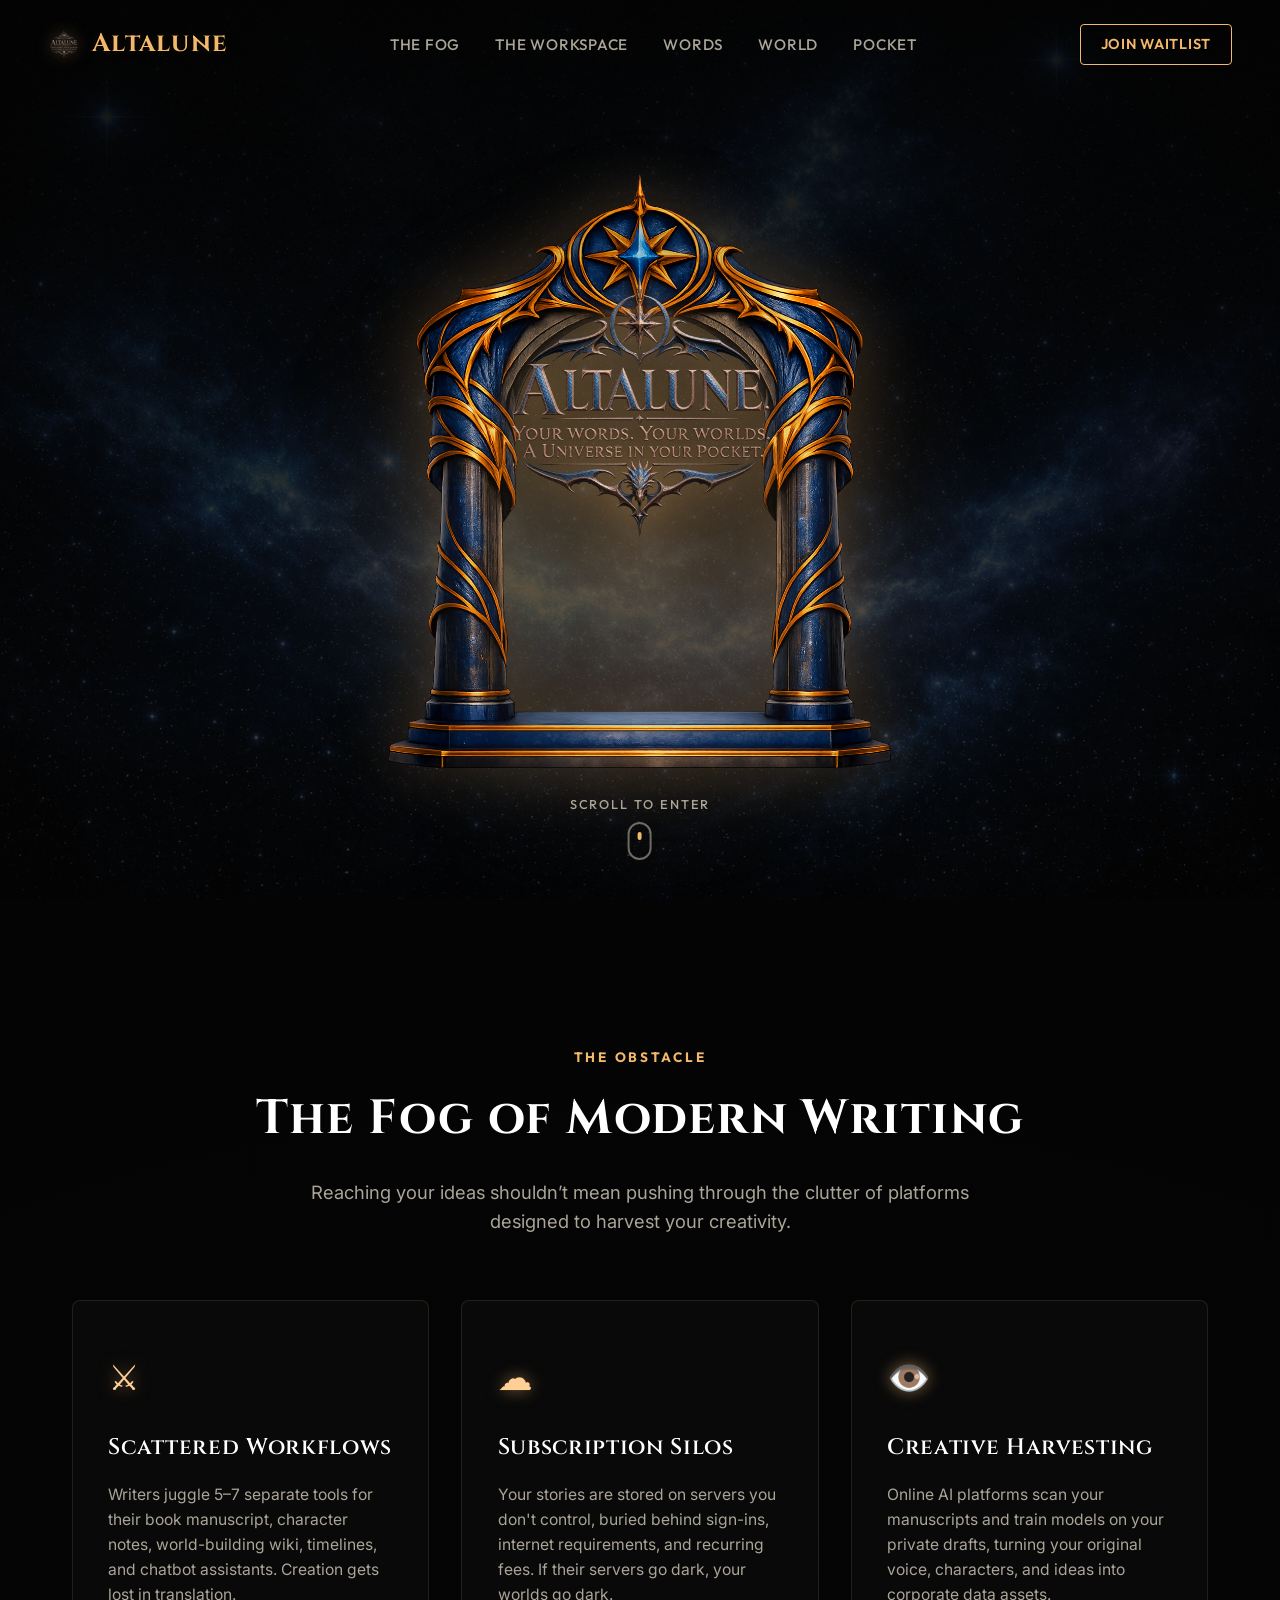
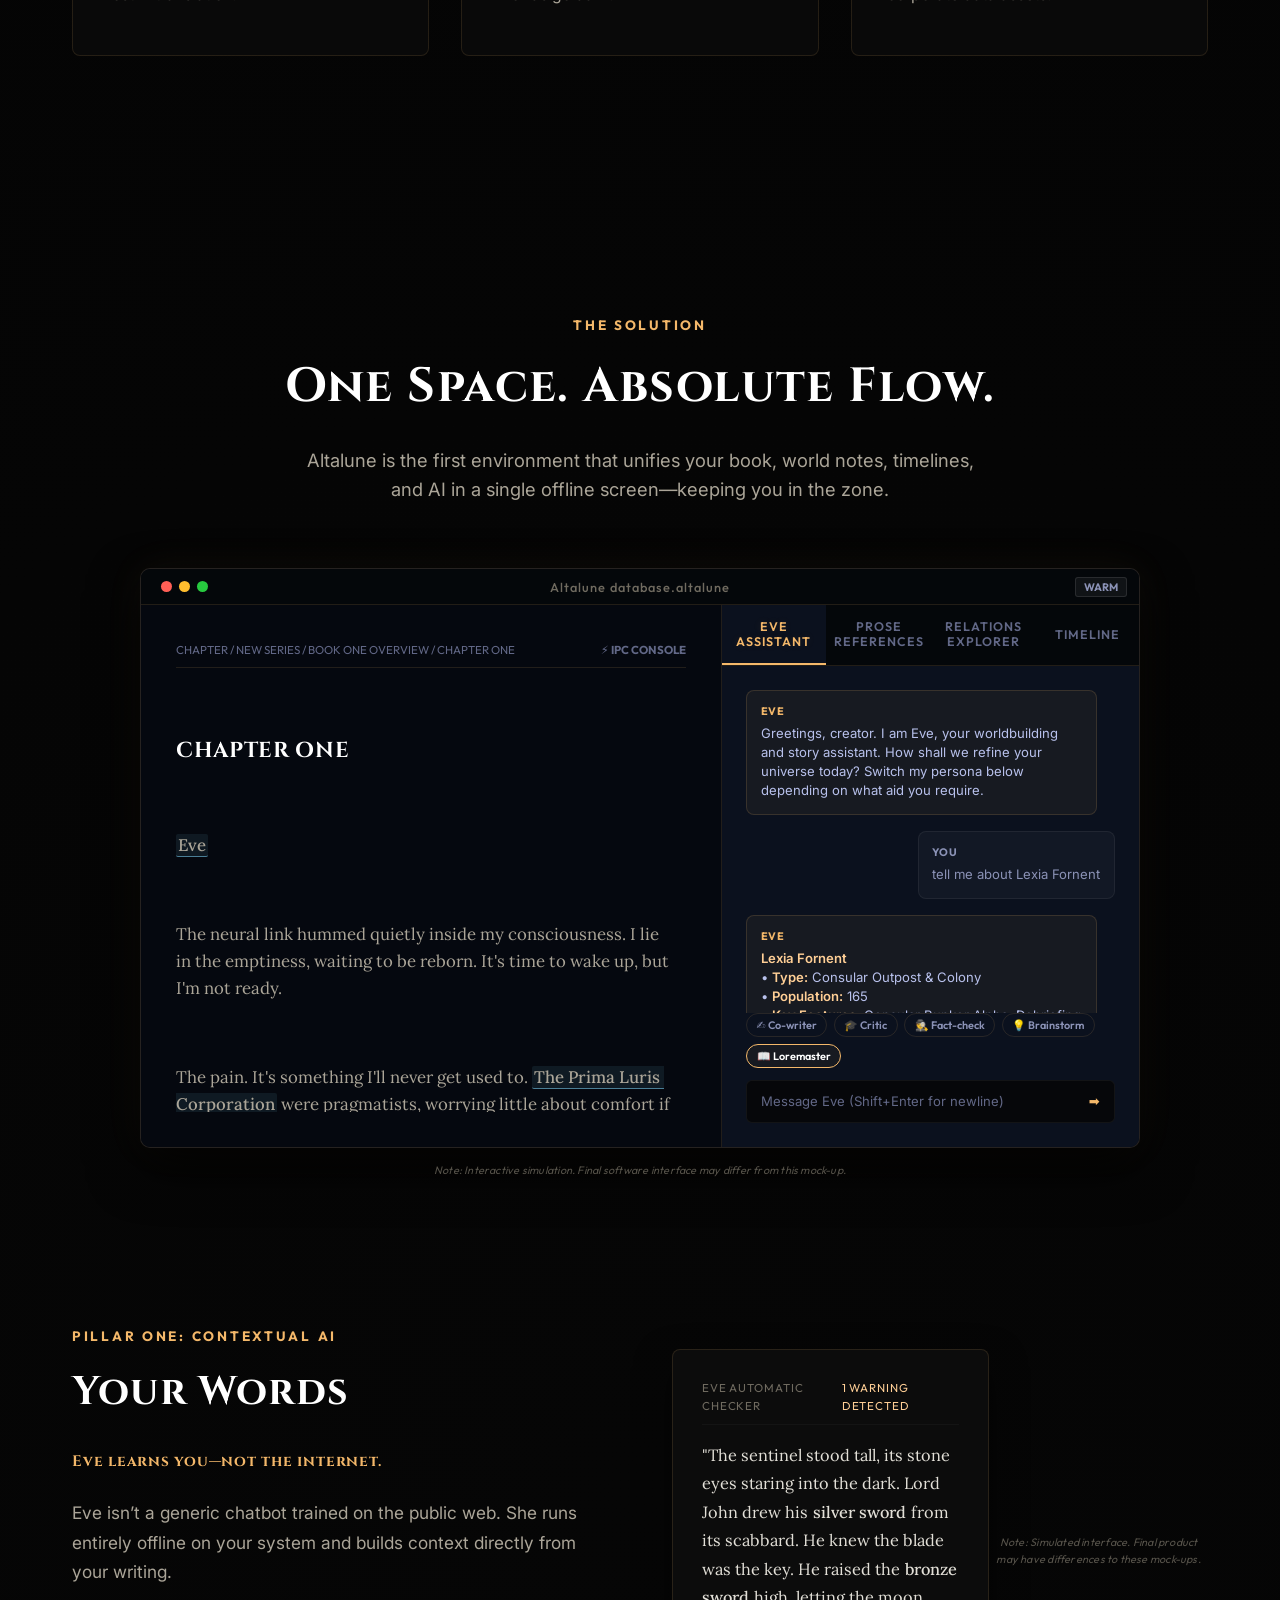
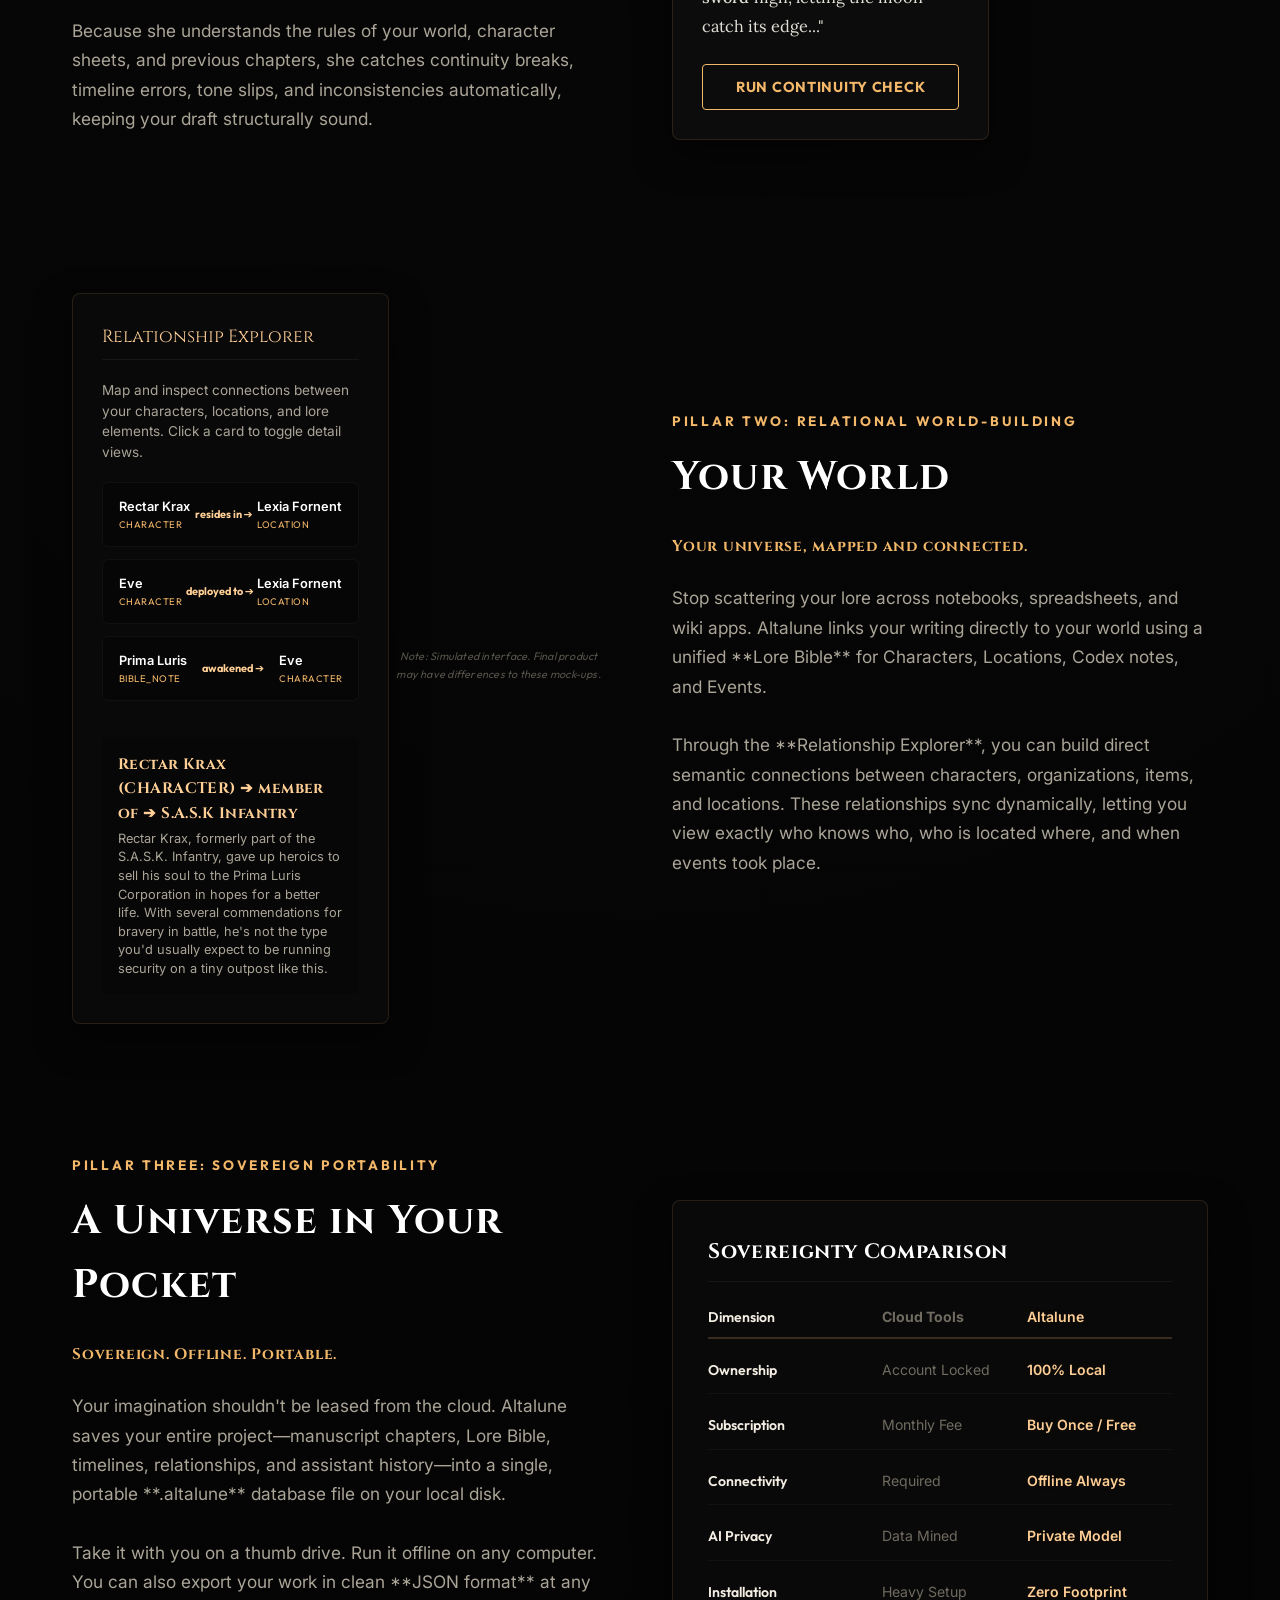
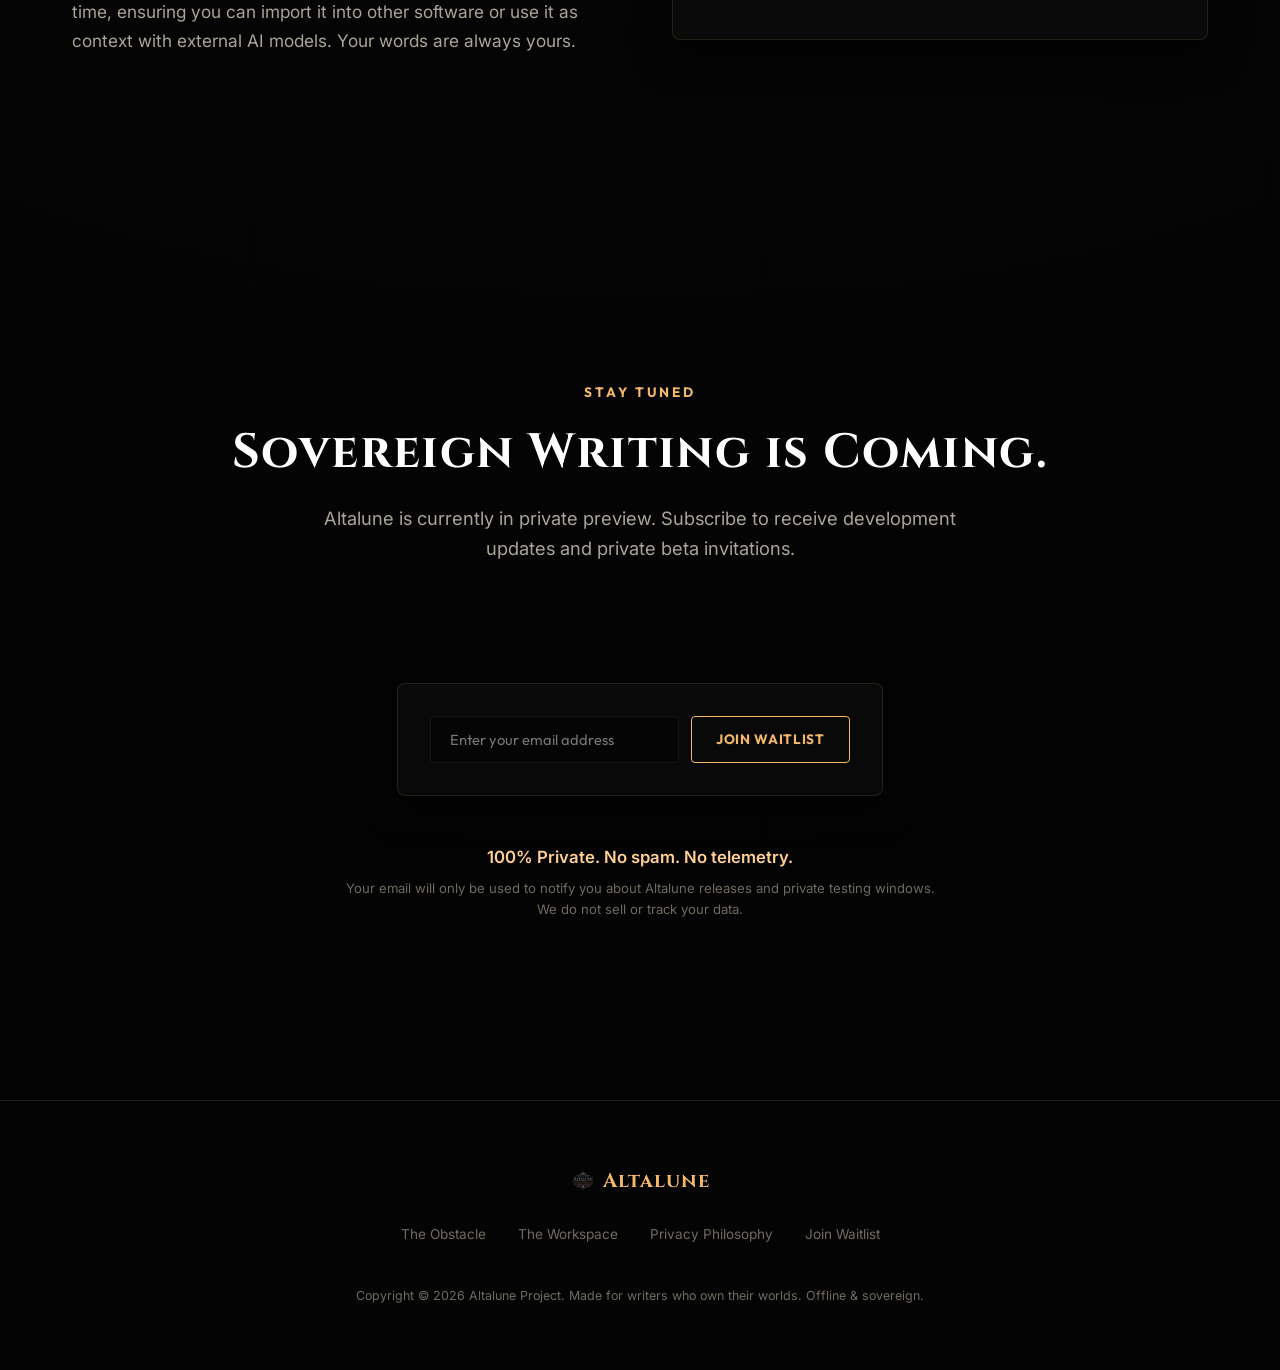
==== commit b1c8bbb8: "total re-design of website I did a total re-design of the website, using Antigravity to help me desi" ====
--- a/index.html
+++ b/index.html
@@ -3,64 +3,570 @@
 <head>
     <meta charset="UTF-8">
     <meta name="viewport" content="width=device-width, initial-scale=1.0">
-    <title>Altalune</title>
+    <title>Altalune — Your Words, Your Worlds, A Universe in Your Pocket</title>
+    
+    <!-- SEO Meta Tags -->
+    <meta name="description" content="Altalune is the first offline, unified writing environment. Organize your book, world lore, timelines, characters, and contextual local AI (Eve) in a single sovereign workspace.">
+    <meta name="keywords" content="writing app, worldbuilding, novel planner, offline writing software, local AI for writers, novelist environment, portable writing app">
+    
+    <!-- Stylesheet Link -->
     <link rel="stylesheet" href="css/global.css">
+    
+    <!-- Google Fonts Preconnect -->
+    <link rel="preconnect" href="https://fonts.googleapis.com">
+    <link rel="preconnect" href="https://fonts.gstatic.com" crossorigin>
 </head>
 
 <body>
 
-    <!-- PAGE 1 — IDENTITY + PAIN -->
+    <!-- STICKY HEADER NAVIGATION -->
+    <header class="header-nav" id="main-nav">
+        <a href="#" class="nav-brand">
+            <img src="assets/altalue logo.png" alt="Altalune Logo" class="nav-brand-logo">
+            <h1 class="nav-brand-name">Altalune</h1>
+        </a>
+        <nav>
+            <ul class="nav-links">
+                <li><a href="#pain">The Fog</a></li>
+                <li><a href="#unified">The Workspace</a></li>
+                <li><a href="#words">Words</a></li>
+                <li><a href="#world">World</a></li>
+                <li><a href="#pocket">Pocket</a></li>
+            </ul>
+        </nav>
+        <a href="#updates" class="nav-cta">Join Waitlist</a>
+    </header>
+
+    <!-- HERO SECTION — STARFIELD + PORTAL PARALLAX -->
     <section id="hero">
-
-        <!-- IDENTITY BLOCK -->
-        <div class="identity-block">
-            <h1 class="brand-name">Altalune</h1>
-            <h2 class="brand-triad">your words, your worlds, a universe in your pocket</h2>
-            <h3 class="brand-promise">where your imagination is freed.</h3>
-        </div>
-
-        <!-- PAIN SECTION -->
-        <div class="pain-section">
-            <p>
-                With today’s technology, writing should be easier — but online platforms bury your work behind a digital fog of subscriptions, scattered tools, and systems that pull your attention away from creation itself.
-            </p>
-            <p>
-                Drafts spread across apps. Notes vanish into cloud silos. AI reshapes your voice instead of understanding it. Everything feels fragmented, cluttered, and harder to hold together.
-            </p>
-            <p>
-                Your imagination is the gate to your ideas — but reaching it means pushing through the fog created by the very platforms meant to support you.
-            </p>
-        </div>
-
+        <div class="hero-glow-bg"></div>
+        
+        <div class="portal-container">
+            <div class="gate-wrapper">
+                <img src="assets/arch finial.png" alt="Portal Arch" class="gate">
+                <div class="fog-layer"></div>
+                <img src="assets/altalue logo.png" alt="Altalune Inner Logo" class="gate-logo">
+            </div>
+        </div>
+
+        <div class="scroll-indicator">
+            <span>Scroll to enter</span>
+            <div class="scroll-mouse"></div>
+        </div>
     </section>
 
-
-    <!-- PAGE 2 — GATE + LOGO + FOG + CTA -->
-    <section id="gate-section">
-
-        <!-- LOGO NEAR TOP OF VIEWPORT -->
-        <img src="assets/altalue logo.png" alt="Altalune Logo" class="gate-logo">
-
-        <div class="gate-wrapper">
-
-            <!-- GATE IMAGE -->
-            <img src="assets/arch finial.png" alt="Gate" class="gate">
-
-            <!-- FOG LAYER -->
-            <div class="fog-layer"></div>
-
-            <!-- CTA STACK -->
-            <div class="cta-stack">
-                <a href="your-words/index.html" class="cta">Your Words</a>
-                <a href="your-world/index.html" class="cta">Your World</a>
-                <a href="universe-in-your-pocket/index.html" class="cta">A Universe in Your Pocket</a>
-            </div>
-
-        </div>
-
+    <!-- PAIN SECTION — THE FOG OF MODERN WRITING -->
+    <section id="pain">
+        <div class="section-header">
+            <span class="section-label">The Obstacle</span>
+            <h2 class="section-title">The Fog of Modern Writing</h2>
+            <p class="section-subtitle">Reaching your ideas shouldn’t mean pushing through the clutter of platforms designed to harvest your creativity.</p>
+        </div>
+
+        <div class="pain-grid">
+            <div class="pain-card">
+                <div class="pain-icon">⚔️</div>
+                <h3 class="pain-card-title">Scattered Workflows</h3>
+                <p class="pain-card-desc">Writers juggle 5–7 separate tools for their book manuscript, character notes, world-building wiki, timelines, and chatbot assistants. Creation gets lost in translation.</p>
+            </div>
+            
+            <div class="pain-card">
+                <div class="pain-icon">☁️</div>
+                <h3 class="pain-card-title">Subscription Silos</h3>
+                <p class="pain-card-desc">Your stories are stored on servers you don't control, buried behind sign-ins, internet requirements, and recurring fees. If their servers go dark, your worlds go dark.</p>
+            </div>
+
+            <div class="pain-card">
+                <div class="pain-icon">👁️</div>
+                <h3 class="pain-card-title">Creative Harvesting</h3>
+                <p class="pain-card-desc">Online AI platforms scan your manuscripts and train models on your private drafts, turning your original voice, characters, and ideas into corporate data assets.</p>
+            </div>
+        </div>
     </section>
 
-    <!-- JS WILL BE ADDED LATER -->
+    <!-- UNIFIED SECTION — THE WORKSPACE MOCKUP -->
+    <section id="unified">
+        <div class="section-header">
+            <span class="section-label">The Solution</span>
+            <h2 class="section-title">One Space. Absolute Flow.</h2>
+            <p class="section-subtitle">Altalune is the first environment that unifies your book, world notes, timelines, and AI in a single offline screen—keeping you in the zone.</p>
+        </div>
+
+        <!-- Interactive Workspace Mockup -->
+        <div class="mockup-container theme-dark">
+            <div class="window-header">
+                <div class="window-controls">
+                    <span class="window-dot dot-red"></span>
+                    <span class="window-dot dot-yellow"></span>
+                    <span class="window-dot dot-green"></span>
+                </div>
+                <span class="window-title">Altalune database.altalune</span>
+                <div class="window-theme-select">
+                    <button class="window-theme-btn" id="btn-mock-theme-toggle">WARM</button>
+                </div>
+            </div>
+            <div class="window-layout">
+                
+                <!-- Left Pane: Editor -->
+                <div class="workspace-editor" style="position: relative;">
+                    <div class="editor-header-bar" style="display: flex; justify-content: space-between; margin-bottom: 1rem; border-bottom: 1px solid var(--mock-border); padding-bottom: 0.5rem; font-family: var(--font-ui); font-size: 0.72rem; color: var(--mock-text-dark);">
+                        <span style="text-transform: uppercase;">CHAPTER / New Series / Book One Overview / CHAPTER ONE</span>
+                        <span style="font-weight: bold; cursor: pointer;">⚡ IPC CONSOLE</span>
+                    </div>
+                    
+                    <div class="editor-content" id="mock-editor-text" style="font-family: 'Lora', Georgia, serif; font-size: 0.98rem; color: var(--mock-text-main); line-height: 1.6; height: 100%; overflow-y: auto; padding-right: 0.5rem; position: relative;">
+                        <h3 class="editor-title" style="font-family: var(--font-title); font-size: 1.35rem; color: var(--mock-text-highlight); margin-bottom: 0.8rem; border-bottom: none; padding-bottom: 0;">CHAPTER ONE</h3>
+                        <p style="margin-bottom: 0.75rem;"><span class="editor-highlight character" data-ref="eve">Eve</span></p>
+                        <p style="margin-bottom: 0.75rem;">The neural link hummed quietly inside my consciousness. I lie in the emptiness, waiting to be reborn. It's time to wake up, but I'm not ready.</p>
+                        <p style="margin-bottom: 0.75rem;">The pain. It's something I'll never get used to. <span class="editor-highlight group" data-ref="prima-luris-corporation">The Prima Luris Corporation</span> were pragmatists, worrying little about comfort if it got in the way of practicality or the bottom line. The first shock hits me, and blurry lines of color start to focus in front of me. <span class="editor-highlight world" data-ref="lexia-fornent">Lexia Fornent</span>. Population 165. Consular Bunker Alpha. Debriefing room 2.</p>
+                        <p style="margin-bottom: 0.75rem;">Just as the pain in my eyes begins to subside, the other systems begin to come online.</p>
+                        <p style="margin-bottom: 0.75rem;">Hearing, smell, taste, touch. Jolts of pain awaken every part of me systematically, one piece at a time. I smell the burning of flesh. Taste blood in my mouth. Feel tears streaming down the sides of my face. Finally, the caretaker is satisfied with my vitals and releases my restraints. I shake as I lower my feet to the ground, careful to hold the handle of the storage unit as I struggle to stand.</p>
+                        <p style="margin-bottom: 0.75rem;">Rectar</p>
+                        <p style="margin-bottom: 0.75rem;"><span class="editor-highlight character" data-ref="rectar-krax">Rectar Krax</span> sat patiently in debriefing room 2 in outpost <span class="editor-highlight location" data-ref="lexia-fornent">Lexia Fornent</span>. He wonders which meatbag would be walking through the door this time. Every new skindiver just gave him the creeps. <span class="editor-highlight world" data-ref="prima-luris">Prima Luris</span> didn't care, though. They just keep recycling them untli they rot, these days.</p>
+                        <p style="margin-bottom: 0.75rem;">There's a knock at the door, and he hits the button...</p>
+
+                        <!-- Autocomplete Popover link helper -->
+                        <div class="link-entity-popover" id="link-popover">
+                            <div class="popover-header">Link to Bible Entity</div>
+                            <ul class="popover-list">
+                                <li class="popover-item active" data-pop="bunker-alpha">
+                                    <span>Consular Bunker Alpha</span>
+                                    <span class="popover-type">BIBLE_NOTE</span>
+                                </li>
+                                <li class="popover-item" data-pop="rectar">
+                                    <span>Rectar Krax</span>
+                                    <span class="popover-type">CHARACTER</span>
+                                </li>
+                                <li class="popover-item" data-pop="lexia">
+                                    <span>Lexia Fornent</span>
+                                    <span class="popover-type">LOCATION</span>
+                                </li>
+                                <li class="popover-item" data-pop="prima">
+                                    <span>Prima Luris</span>
+                                    <span class="popover-type">ORGANIZATION</span>
+                                </li>
+                            </ul>
+                        </div>
+                    </div>
+                </div>
+
+                <!-- Right Pane: Interactive Panels -->
+                <div class="workspace-sidebar">
+                    <div class="sidebar-tabs">
+                        <button class="sidebar-tab active" data-tab="tab-eve">Eve Assistant</button>
+                        <button class="sidebar-tab" data-tab="tab-references">Prose References</button>
+                        <button class="sidebar-tab" data-tab="tab-relations">Relations Explorer</button>
+                        <button class="sidebar-tab" data-tab="tab-timeline">Timeline</button>
+                    </div>
+
+                    <!-- EVE ASSISTANT CHAT TAB -->
+                    <div class="sidebar-tab-content active" id="tab-eve">
+                        <div class="eve-panel">
+                            <div class="eve-chat-area" id="eve-mock-chat">
+                                <div class="chat-bubble eve">
+                                    <div class="chat-sender eve">Eve</div>
+                                    Greetings, creator. I am Eve, your worldbuilding and story assistant. How shall we refine your universe today? Switch my persona below depending on what aid you require.
+                                </div>
+                                <div class="chat-bubble user">
+                                    <div class="chat-sender user">You</div>
+                                    tell me about Lexia Fornent
+                                </div>
+                                <div class="chat-bubble eve">
+                                    <div class="chat-sender eve">Eve</div>
+                                    <strong>Lexia Fornent</strong><br>
+                                    • <strong>Type:</strong> Consular Outpost & Colony<br>
+                                    • <strong>Population:</strong> 165<br>
+                                    • <strong>Key Features:</strong> Consular Bunker Alpha, Debriefing Room 2<br>
+                                    • <strong>Sovereignty:</strong> Prima Luris Corporation jurisdiction
+                                </div>
+                            </div>
+                            <div class="eve-modes-pills">
+                                <button class="eve-mode-pill" data-mode="cowriter">✍️ Co-writer</button>
+                                <button class="eve-mode-pill" data-mode="critic">🎓 Critic</button>
+                                <button class="eve-mode-pill" data-mode="factcheck">🕵️ Fact-check</button>
+                                <button class="eve-mode-pill" data-mode="brainstorm">💡 Brainstorm</button>
+                                <button class="eve-mode-pill active" data-mode="loremaster">📖 Loremaster</button>
+                            </div>
+                            <div class="eve-input-mock">
+                                <span>Message Eve (Shift+Enter for newline)</span>
+                                <div class="eve-input-send">➡️</div>
+                            </div>
+                        </div>
+                    </div>
+
+                    <!-- PROSE REFERENCES TAB -->
+                    <div class="sidebar-tab-content" id="tab-references">
+                        <div class="prose-references-panel" id="mock-prose-references">
+                            <div class="reference-card" id="ref-card-eve">
+                                <div class="reference-header">
+                                    <h4 class="reference-title">Eve</h4>
+                                    <span class="reference-type">CHARACTER</span>
+                                </div>
+                                <p class="reference-desc">The neural observer designed to guard and regulate skindiver containment protocols. Eve is an AI intelligence that has monitored skindiver lifespans under the Prima Luris Corporation.</p>
+                                <div class="reference-fields">
+                                    <span class="reference-field">Age: Unknown</span>
+                                    <span class="reference-field">Role: Neural System Observer</span>
+                                    <span class="reference-field">Status: Active</span>
+                                </div>
+                            </div>
+
+                            <div class="reference-card" id="ref-card-prima-luris-corporation">
+                                <div class="reference-header">
+                                    <h4 class="reference-title">Prima Luris Corporation</h4>
+                                    <span class="reference-type">ORGANIZATION</span>
+                                </div>
+                                <p class="reference-desc">A pragmatic corporate entity focused on skindiver recycling and resource management. They prioritize productivity and operation efficiency above all.</p>
+                                <div class="reference-fields">
+                                    <span class="reference-field">Category: Mega-corp</span>
+                                </div>
+                            </div>
+
+                            <div class="reference-card" id="ref-card-prima-luris">
+                                <div class="reference-header">
+                                    <h4 class="reference-title">Prima Luris</h4>
+                                    <span class="reference-type">WORLD</span>
+                                </div>
+                                <p class="reference-desc">The primary planetary sector and corporate domain that operates skindiving recycle protocols.</p>
+                                <div class="reference-fields">
+                                    <span class="reference-field">Category: Primary Domain</span>
+                                </div>
+                            </div>
+
+                            <div class="reference-card" id="ref-card-lexia-fornent">
+                                <div class="reference-header">
+                                    <h4 class="reference-title">Lexia Fornent</h4>
+                                    <span class="reference-type">LOCATION</span>
+                                </div>
+                                <p class="reference-desc">A consular outpost and containment base. Population: 165. Features Consular Bunker Alpha and debriefing room 2.</p>
+                                <div class="reference-fields">
+                                    <span class="reference-field">Category: Base</span>
+                                    <span class="reference-field">Importance: High</span>
+                                    <span class="reference-field">Type: Outpost</span>
+                                </div>
+                            </div>
+
+                            <div class="reference-card" id="ref-card-rectar-krax">
+                                <div class="reference-header">
+                                    <h4 class="reference-title">Rectar Krax</h4>
+                                    <span class="reference-type">CHARACTER</span>
+                                </div>
+                                <p class="reference-desc">A consular officer on Lexia Fornent. Responsible for monitoring skindiver vitals and debriefing newly awakened subjects inside Consular Bunker Alpha.</p>
+                                <div class="reference-fields">
+                                    <span class="reference-field">Role: Consular Officer</span>
+                                    <span class="reference-field">Status: Active</span>
+                                </div>
+                            </div>
+                        </div>
+                    </div>
+
+                    <!-- RELATIONSHIP EXPLORER TAB -->
+                    <div class="sidebar-tab-content" id="tab-relations">
+                        <div class="relations-panel">
+                            <div class="relations-form">
+                                <div class="relations-form-title">Add Connection</div>
+                                <div class="relations-field-group">
+                                    <span class="relations-label">Source Entity</span>
+                                    <select class="relations-select"><option>Eve (character)</option></select>
+                                </div>
+                                <div class="relations-field-group">
+                                    <span class="relations-label">Relation Type</span>
+                                    <input type="text" class="relations-input" value="Resides on" disabled style="background: transparent;">
+                                </div>
+                                <div class="relations-field-group">
+                                    <span class="relations-label">Target Entity</span>
+                                    <select class="relations-select"><option>The Sector (world)</option></select>
+                                </div>
+                            </div>
+                            <div class="relations-list">
+                                <div class="relations-card">
+                                    <div class="relations-entity">
+                                        <span class="relations-entity-name">Rectar Krax</span>
+                                        <span class="relations-entity-type">CHARACTER</span>
+                                    </div>
+                                    <div class="relations-arrow">
+                                        <span class="relations-arrow-line">stationed at ➔</span>
+                                    </div>
+                                    <div class="relations-entity">
+                                        <span class="relations-entity-name">Lexia Fornent</span>
+                                        <span class="relations-entity-type">LOCATION</span>
+                                    </div>
+                                </div>
+                                <div class="relations-card">
+                                    <div class="relations-entity">
+                                        <span class="relations-entity-name">Eve</span>
+                                        <span class="relations-entity-type">CHARACTER</span>
+                                    </div>
+                                    <div class="relations-arrow">
+                                        <span class="relations-arrow-line">monitored by ➔</span>
+                                    </div>
+                                    <div class="relations-entity">
+                                        <span class="relations-entity-name">Prima Luris</span>
+                                        <span class="relations-entity-type">ORGANIZATION</span>
+                                    </div>
+                                </div>
+                            </div>
+                        </div>
+                    </div>
+
+                    <!-- TIMELINE TAB -->
+                    <div class="sidebar-tab-content" id="tab-timeline">
+                        <div class="timeline-panel">
+                            <div class="timeline-list">
+                                <div class="timeline-item active">
+                                    <div class="timeline-dot"></div>
+                                    <div class="timeline-item-header">
+                                        <span class="timeline-item-title">Chapter One</span>
+                                        <span class="timeline-item-date">Jun 17, 04:33 PM</span>
+                                    </div>
+                                    <div class="timeline-item-preview">Eve. The neural link hummed quietly...</div>
+                                </div>
+                                <div class="timeline-item">
+                                    <div class="timeline-dot"></div>
+                                    <div class="timeline-item-header">
+                                        <span class="timeline-item-title">Chapter Two</span>
+                                        <span class="timeline-item-date">Jun 17, 04:33 PM</span>
+                                    </div>
+                                    <div class="timeline-item-preview">Rectar Krax listened patiently...</div>
+                                </div>
+                                <div class="timeline-item">
+                                    <div class="timeline-dot"></div>
+                                    <div class="timeline-item-header">
+                                        <span class="timeline-item-title">Chapter Three</span>
+                                        <span class="timeline-item-date">Jun 17, 04:47 PM</span>
+                                    </div>
+                                    <div class="timeline-item-preview">For ages beyond recorded history...</div>
+                                </div>
+                                <div class="timeline-item">
+                                    <div class="timeline-dot"></div>
+                                    <div class="timeline-item-header">
+                                        <span class="timeline-item-title">Chapter Four</span>
+                                        <span class="timeline-item-date">Jun 17, 04:47 PM</span>
+                                    </div>
+                                    <div class="timeline-item-preview">Rectar Krax sat in debriefing room 2...</div>
+                                </div>
+                            </div>
+                        </div>
+                    </div> <!-- Close tab-timeline -->
+                </div> <!-- Close workspace-sidebar -->
+            </div> <!-- Close window-layout -->
+        </div> <!-- Close mockup-container -->
+        <div class="mockup-disclaimer">Note: Interactive simulation. Final software interface may differ from this mock-up.</div>
+    </section>
+
+    <!-- THREE PILLARS SECTIONS -->
+    <section id="pillars">
+        <div class="pillar-container">
+            
+            <!-- PILLAR 1: YOUR WORDS -->
+            <div class="pillar-section" id="words">
+                <div class="pillar-info">
+                    <span class="section-label">Pillar One: Contextual AI</span>
+                    <h2 class="pillar-title">Your Words</h2>
+                    <p class="section-label" style="font-size: 0.95rem; margin-top: -0.5rem; margin-bottom: 1.5rem; text-transform: none; letter-spacing: 0.05em; font-family: var(--font-title);">Eve learns you—not the internet.</p>
+                    <p class="pillar-description">
+                        Eve isn’t a generic chatbot trained on the public web. She runs entirely offline on your system and builds context directly from your writing. 
+                        <br><br>
+                        Because she understands the rules of your world, character sheets, and previous chapters, she catches continuity breaks, timeline errors, tone slips, and inconsistencies automatically, keeping your draft structurally sound.
+                    </p>
+                </div>
+                <div class="pillar-visual">
+                    <!-- Interactive Eve Checker -->
+                    <div class="words-widget">
+                        <div class="words-widget-header">
+                            <span>EVE AUTOMATIC CHECKER</span>
+                            <span style="color: var(--bronze-bright);">1 WARNING DETECTED</span>
+                        </div>
+                        <div class="words-widget-text" id="words-demo-text">
+                            "The sentinel stood tall, its stone eyes staring into the dark. Lord John drew his <span class="text-highlight-warn" id="highlight-1">silver sword</span> from its scabbard. He knew the blade was the key. He raised the <span class="text-highlight-warn error-glow" id="highlight-2">bronze sword</span> high, letting the moon catch its edge..."
+                            
+                            <!-- Tooltip popup inside widget -->
+                            <div class="eve-tooltip" id="eve-tooltip">
+                                <div class="eve-tooltip-header">
+                                    <span class="eve-tooltip-icon">👁️</span>
+                                    <span>Eve Continuity Check</span>
+                                </div>
+                                <div class="eve-tooltip-msg">
+                                    Lord John's sword was established as <strong>silver</strong> in Chapter 2. In the following sentence, it is referred to as <strong>bronze</strong>.
+                                </div>
+                                <div class="eve-tooltip-actions">
+                                    <button class="eve-btn eve-btn-primary" id="btn-fix-silver">Fix to Silver Sword</button>
+                                    <button class="eve-btn eve-btn-secondary" id="btn-dismiss-tooltip">Dismiss</button>
+                                </div>
+                            </div>
+                        </div>
+                        <button class="words-widget-btn" id="words-demo-btn">Run Continuity Check</button>
+                    </div>
+                    <div class="mockup-disclaimer">Note: Simulated interface. Final product may have differences to these mock-ups.</div>
+                </div>
+            </div>
+
+            <!-- PILLAR 2: YOUR WORLD -->
+            <div class="pillar-section" id="world">
+                <div class="pillar-info">
+                    <span class="section-label">Pillar Two: Relational World-Building</span>
+                    <h2 class="pillar-title">Your World</h2>
+                    <p class="section-label" style="font-size: 0.95rem; margin-top: -0.5rem; margin-bottom: 1.5rem; text-transform: none; letter-spacing: 0.05em; font-family: var(--font-title);">Your universe, mapped and connected.</p>
+                    <p class="pillar-description">
+                        Stop scattering your lore across notebooks, spreadsheets, and wiki apps. Altalune links your writing directly to your world using a unified **Lore Bible** for Characters, Locations, Codex notes, and Events.
+                        <br><br>
+                        Through the **Relationship Explorer**, you can build direct semantic connections between characters, organizations, items, and locations. These relationships sync dynamically, letting you view exactly who knows who, who is located where, and when events took place.
+                    </p>
+                </div>
+                <div class="pillar-visual">
+                    <!-- Interactive Relationship Explorer Widget -->
+                    <div class="relations-widget">
+                        <div class="relations-widget-title">Relationship Explorer</div>
+                        <p class="relations-widget-desc">Map and inspect connections between your characters, locations, and lore elements. Click a card to toggle detail views.</p>
+                        <div class="relations-widget-cards" id="pillar-relations-list">
+                            <div class="relations-widget-card active" data-rel="xavier">
+                                <div class="relations-widget-entity">
+                                    <span class="relations-widget-name">Rectar Krax</span>
+                                    <span class="relations-widget-type">CHARACTER</span>
+                                </div>
+                                <div class="relations-widget-arrow">
+                                    <span class="relations-widget-arrow-line">resides in ➔</span>
+                                </div>
+                                <div class="relations-widget-entity">
+                                    <span class="relations-widget-name">Lexia Fornent</span>
+                                    <span class="relations-widget-type">LOCATION</span>
+                                </div>
+                            </div>
+                            
+                            <div class="relations-widget-card" data-rel="eve-moon">
+                                <div class="relations-widget-entity">
+                                    <span class="relations-widget-name">Eve</span>
+                                    <span class="relations-widget-type">CHARACTER</span>
+                                </div>
+                                <div class="relations-widget-arrow">
+                                    <span class="relations-widget-arrow-line">deployed to ➔</span>
+                                </div>
+                                <div class="relations-widget-entity">
+                                    <span class="relations-widget-name">Lexia Fornent</span>
+                                    <span class="relations-widget-type">LOCATION</span>
+                                </div>
+                            </div>
+
+                            <div class="relations-widget-card" data-rel="tbm">
+                                <div class="relations-widget-entity">
+                                    <span class="relations-widget-name">Prima Luris</span>
+                                    <span class="relations-widget-type">BIBLE_NOTE</span>
+                                </div>
+                                <div class="relations-widget-arrow">
+                                    <span class="relations-widget-arrow-line">awakened ➔</span>
+                                </div>
+                                <div class="relations-widget-entity">
+                                    <span class="relations-widget-name">Eve</span>
+                                    <span class="relations-widget-type">CHARACTER</span>
+                                </div>
+                            </div>
+                        </div>
+
+                        <!-- Relationship Detail Box -->
+                        <div class="world-widget-info" style="margin-top: 1rem; background: rgba(0, 0, 0, 0.25); padding: 1rem; border-radius: 6px; min-height: 85px; text-align: left;" id="pillar-relations-info">
+                            <h4 class="world-info-title" style="font-family: var(--font-title); font-size: 0.95rem; color: var(--bronze-bright); margin-bottom: 0.25rem;" id="rel-info-title">Rectar Krax (CHARACTER) ➔ member of ➔ S.A.S.K Infantry</h4>
+                            <p style="font-size: 0.8rem; color: var(--text-muted); line-height: 1.45;" id="rel-info-desc">Rectar Krax, formerly part of the S.A.S.K. Infantry, gave up heroics to sell his soul to the Prima Luris Corporation in hopes for a better life. With several commendations for bravery in battle, he's not the type you'd usually expect to be running security on a tiny outpost like this.</p>
+                        </div>
+                    </div>
+                    <div class="mockup-disclaimer">Note: Simulated interface. Final product may have differences to these mock-ups.</div>
+                </div>
+            </div>
+
+            <!-- PILLAR 3: A UNIVERSE IN YOUR POCKET -->
+            <div class="pillar-section" id="pocket">
+                <div class="pillar-info">
+                    <span class="section-label">Pillar Three: Sovereign Portability</span>
+                    <h2 class="pillar-title">A Universe in Your Pocket</h2>
+                    <p class="section-label" style="font-size: 0.95rem; margin-top: -0.5rem; margin-bottom: 1.5rem; text-transform: none; letter-spacing: 0.05em; font-family: var(--font-title);">Sovereign. Offline. Portable.</p>
+                    <p class="pillar-description">
+                        Your imagination shouldn't be leased from the cloud. Altalune saves your entire project—manuscript chapters, Lore Bible, timelines, relationships, and assistant history—into a single, portable **.altalune** database file on your local disk.
+                        <br><br>
+                        Take it with you on a thumb drive. Run it offline on any computer. You can also export your work in clean **JSON format** at any time, ensuring you can import it into other software or use it as context with external AI models. Your words are always yours.
+                    </p>
+                </div>
+                <div class="pillar-visual">
+                    <!-- Comparison Card -->
+                    <div class="comparison-container">
+                        <h3 class="comparison-title">Sovereignty Comparison</h3>
+                        <div class="comparison-grid">
+                            <div class="comparison-row" style="font-weight: bold; border-bottom: 2px solid rgba(244, 184, 106, 0.2); padding-bottom: 0.5rem;">
+                                <div class="comparison-feature">Dimension</div>
+                                <div class="comparison-cloud">Cloud Tools</div>
+                                <div class="comparison-altalune">Altalune</div>
+                            </div>
+                            <div class="comparison-row">
+                                <div class="comparison-feature">Ownership</div>
+                                <div class="comparison-cloud">Account Locked</div>
+                                <div class="comparison-altalune">100% Local</div>
+                            </div>
+                            <div class="comparison-row">
+                                <div class="comparison-feature">Subscription</div>
+                                <div class="comparison-cloud">Monthly Fee</div>
+                                <div class="comparison-altalune">Buy Once / Free</div>
+                            </div>
+                            <div class="comparison-row">
+                                <div class="comparison-feature">Connectivity</div>
+                                <div class="comparison-cloud">Required</div>
+                                <div class="comparison-altalune">Offline Always</div>
+                            </div>
+                            <div class="comparison-row">
+                                <div class="comparison-feature">AI Privacy</div>
+                                <div class="comparison-cloud">Data Mined</div>
+                                <div class="comparison-altalune">Private Model</div>
+                            </div>
+                            <div class="comparison-row">
+                                <div class="comparison-feature">Installation</div>
+                                <div class="comparison-cloud">Heavy Setup</div>
+                                <div class="comparison-altalune">Zero Footprint</div>
+                            </div>
+                        </div>
+                    </div>
+                </div>
+            </div>
+
+        </div>
+    </section>
+
+    <!-- UPDATES / CALL TO ACTION -->
+    <section id="updates">
+        <div class="section-header">
+            <span class="section-label">Stay Tuned</span>
+            <h2 class="section-title" style="margin-bottom: 0.75rem;">Sovereign Writing is Coming.</h2>
+            <p class="section-subtitle">Altalune is currently in private preview. Subscribe to receive development updates and private beta invitations.</p>
+        </div>
+
+        <div class="subscribe-container glow-box">
+            <form class="subscribe-form" id="subscribe-form">
+                <input type="email" placeholder="Enter your email address" class="subscribe-input" id="subscribe-email" required>
+                <button type="submit" class="subscribe-btn" id="subscribe-btn">Join Waitlist</button>
+            </form>
+        </div>
+
+        <div class="download-license-note" style="margin-top: 3rem;">
+            <p><strong>100% Private. No spam. No telemetry.</strong></p>
+            <p style="font-size: 0.82rem; margin-top: 0.5rem; color: var(--text-dark);">Your email will only be used to notify you about Altalune releases and private testing windows. We do not sell or track your data.</p>
+        </div>
+    </section>
+
+    <!-- FOOTER -->
+    <footer class="site-footer">
+        <div class="footer-content">
+            <div class="footer-logo">
+                <img src="assets/altalue logo.png" alt="Altalune Logo" class="footer-logo-img">
+                <span class="footer-logo-text">Altalune</span>
+            </div>
+            
+            <ul class="footer-links">
+                <li><a href="#pain">The Obstacle</a></li>
+                <li><a href="#unified">The Workspace</a></li>
+                <li><a href="#words">Privacy Philosophy</a></li>
+                <li><a href="#updates">Join Waitlist</a></li>
+            </ul>
+            
+            <p class="copyright">Copyright &copy; 2026 Altalune Project. Made for writers who own their worlds. Offline & sovereign.</p>
+        </div>
+    </footer>
+
+    <!-- Script Links -->
     <script src="scroll.js"></script>
 
 </body>
--- a/css/global.css
+++ b/css/global.css
@@ -1,263 +1,1812 @@
+@import url('https://fonts.googleapis.com/css2?family=Cinzel:wght@400;600;700;800&family=Inter:wght@300;400;500;600;700&family=Lora:ital,wght@0,400;0,500;0,600;1,400&family=Outfit:wght@300;400;500;600;700;800&family=JetBrains+Mono:wght@300;400;500&display=swap');
+
 /* RESET + BASELINE -------------------------------------------- */
-
 * {
     margin: 0;
     padding: 0;
     box-sizing: border-box;
 }
 
-html, body {
-    width: 100%;
-    min-height: 100%;
-    color: #fff;
-    font-family: 'Inter', sans-serif;
+html {
+    scroll-behavior: smooth;
     overflow-x: hidden;
-
-    background: url('../assets/starfield.png') center/cover no-repeat fixed;
-    background-color: #000;
-}
-
-/* GLOBAL TYPE + SPACING SCALE -------------------------------- */
+}
 
 :root {
-    --step--2: clamp(0.55rem, 0.45rem + 0.2vw, 0.75rem);
-    --step--1: clamp(0.7rem, 0.6rem + 0.25vw, 0.9rem);
-    --step-0: clamp(0.85rem, 0.75rem + 0.3vw, 1.05rem);
-    --step-1: clamp(1rem, 0.9rem + 0.4vw, 1.3rem);
-    --step-2: clamp(1.25rem, 1.1rem + 0.6vw, 1.7rem);
-    --step-3: clamp(1.7rem, 1.4rem + 0.9vw, 2.3rem);
-    --step-4: clamp(2.2rem, 1.8rem + 1.2vw, 3rem);
-
-    --space-1: clamp(0.25rem, 0.2rem + 0.2vw, 0.5rem);
-    --space-2: clamp(0.5rem, 0.4rem + 0.3vw, 0.9rem);
-    --space-3: clamp(0.8rem, 0.6rem + 0.5vw, 1.4rem);
-    --space-4: clamp(1.2rem, 1rem + 0.7vw, 2rem);
-    --space-5: clamp(1.8rem, 1.4rem + 1vw, 3rem);
-}
-
-/* PAGE 1 — HERO SECTION -------------------------------------- */
-
-#hero {
+    /* Color Palette */
+    --bg-color: #050505;
+    --panel-bg: rgba(12, 12, 12, 0.72);
+    --panel-border: rgba(244, 184, 106, 0.12);
+    --panel-border-hover: rgba(244, 184, 106, 0.35);
+    
+    --bronze: #f4b86a;
+    --bronze-deep: #d89a4f;
+    --bronze-bright: #ffcf96;
+    --bronze-glow: rgba(244, 184, 106, 0.5);
+    --bronze-glow-soft: rgba(244, 184, 106, 0.1);
+    --bronze-glow-heavy: rgba(244, 184, 106, 0.8);
+    
+    --text-main: #f3ede2;
+    --text-muted: #aba598;
+    --text-dark: #706b60;
+    --text-highlight: #ffffff;
+    
+    /* Typography */
+    --font-title: 'Cinzel', 'Playfair Display', Georgia, serif;
+    --font-ui: 'Outfit', 'Inter', system-ui, sans-serif;
+    --font-body: 'Inter', system-ui, sans-serif;
+    --font-mono: 'JetBrains Mono', 'Fira Code', monospace;
+    
+    /* Layout Variables updated dynamically via scroll.js */
+    --scroll-progress: 0;
+}
+
+body {
     width: 100%;
     min-height: 100vh;
+    color: var(--text-main);
+    font-family: var(--font-body);
+    background: radial-gradient(circle at center, rgba(10, 10, 10, 0.2) 0%, rgba(3, 3, 3, 0.95) 100%), 
+                url('../assets/starfield.png') center/cover no-repeat fixed;
+    background-color: var(--bg-color);
+    line-height: 1.6;
+    overflow-x: hidden;
+}
+
+/* TYPOGRAPHY UTILITIES ---------------------------------------- */
+h1, h2, h3, h4 {
+    font-family: var(--font-title);
+    color: var(--text-highlight);
+    letter-spacing: 0.03em;
+}
+
+p {
+    font-size: 1.05rem;
+    color: var(--text-muted);
+}
+
+strong {
+    color: var(--bronze-bright);
+    font-weight: 600;
+}
+
+/* GLOWS & STYLES ---------------------------------------------- */
+.glow-text {
+    text-shadow: 0 0 15px var(--bronze-glow), 0 0 5px rgba(244, 184, 106, 0.3);
+}
+
+.glow-box {
+    box-shadow: 0 0 25px var(--bronze-glow-soft);
+    border: 1px solid var(--panel-border);
+}
+
+.glow-box:hover {
+    box-shadow: 0 0 35px var(--bronze-glow);
+    border: 1px solid var(--panel-border-hover);
+}
+
+/* STICKY HEADER ----------------------------------------------- */
+.header-nav {
+    position: fixed;
+    top: 0;
+    left: 0;
+    width: 100%;
+    z-index: 1000;
+    padding: 1.5rem 3rem;
+    display: flex;
+    justify-content: space-between;
+    align-items: center;
+    transition: all 0.4s ease;
+    background: transparent;
+    border-bottom: 1px solid transparent;
+}
+
+.header-nav.scrolled {
+    background: rgba(4, 4, 4, 0.85);
+    backdrop-filter: blur(16px);
+    -webkit-backdrop-filter: blur(16px);
+    padding: 0.9rem 3rem;
+    border-bottom: 1px solid var(--panel-border);
+    box-shadow: 0 5px 25px rgba(0, 0, 0, 0.7);
+}
+
+.nav-brand {
+    display: flex;
+    align-items: center;
+    gap: 0.75rem;
+    text-decoration: none;
+}
+
+.nav-brand-logo {
+    height: 32px;
+    width: auto;
+    filter: drop-shadow(0 0 8px var(--bronze-glow));
+}
+
+.nav-brand-name {
+    font-family: var(--font-title);
+    font-size: 1.6rem;
+    font-weight: 700;
+    color: var(--bronze);
+    letter-spacing: 0.05em;
+    text-shadow: 0 0 8px var(--bronze-glow-soft);
+}
+
+.nav-links {
+    display: flex;
+    gap: 2.2rem;
+    list-style: none;
+}
+
+.nav-links a {
+    color: var(--text-muted);
+    text-decoration: none;
+    font-family: var(--font-ui);
+    font-size: 0.95rem;
+    font-weight: 500;
+    letter-spacing: 0.05em;
+    text-transform: uppercase;
+    transition: color 0.3s ease, text-shadow 0.3s ease;
     position: relative;
+    padding: 0.25rem 0;
+}
+
+.nav-links a::after {
+    content: '';
+    position: absolute;
+    bottom: 0;
+    left: 0;
+    width: 0;
+    height: 1px;
+    background-color: var(--bronze);
+    transition: width 0.3s ease;
+    box-shadow: 0 0 8px var(--bronze);
+}
+
+.nav-links a:hover::after,
+.nav-links a.active::after {
+    width: 100%;
+}
+
+.nav-links a:hover,
+.nav-links a.active {
+    color: var(--bronze-bright);
+    text-shadow: 0 0 8px var(--bronze-glow);
+}
+
+.nav-cta {
+    background: transparent;
+    border: 1px solid var(--bronze);
+    color: var(--bronze);
+    font-family: var(--font-ui);
+    padding: 0.5rem 1.25rem;
+    font-size: 0.9rem;
+    font-weight: 600;
+    text-transform: uppercase;
+    letter-spacing: 0.05em;
+    text-decoration: none;
+    border-radius: 4px;
+    transition: all 0.3s ease;
+}
+
+.nav-cta:hover {
+    background: var(--bronze);
+    color: #000;
+    box-shadow: 0 0 15px var(--bronze-glow);
+}
+
+/* HERO SECTION (PARALLAX ENTRANCE) ---------------------------- */
+#hero {
+    height: 100vh;
+    width: 100%;
+    position: relative;
+    display: flex;
+    flex-direction: column;
+    justify-content: space-between;
+    align-items: center;
+    overflow: hidden;
+    z-index: 10;
+    padding: 7rem 2rem 2rem;
+}
+
+/* Cosmic Nebula Portal Glow */
+.hero-glow-bg {
+    position: absolute;
+    top: 50%;
+    left: 50%;
+    transform: translate(-50%, -40%) scale(calc(1 + var(--scroll-progress) * 0.5));
+    width: min(80vh, 700px);
+    height: min(80vh, 700px);
+    background: radial-gradient(circle, rgba(244, 184, 106, 0.18) 0%, rgba(216, 154, 79, 0.05) 50%, rgba(0,0,0,0) 70%);
+    filter: blur(40px);
     z-index: 1;
-
-    display: flex;
-    flex-direction: column;
-    align-items: center;
-
-    padding-top: var(--space-4);
-    padding-bottom: var(--space-4);
-}
-
-/* IDENTITY BLOCK --------------------------------------------- */
-
-.identity-block {
+    pointer-events: none;
+    opacity: calc(1 - var(--scroll-progress) * 1.5);
+    transition: opacity 0.1s ease;
+}
+
+.hero-identity {
     text-align: center;
-    margin-bottom: var(--space-3);
-}
-
-.brand-name {
-    font-size: var(--step-4);
-    font-weight: 700;
-    color: #d9a86c;
-    margin-bottom: var(--space-1);
-}
-
-.brand-triad {
-    font-size: var(--step-2);
-    font-weight: 500;
-    color: #d9a86c;
-    margin-bottom: var(--space-1);
-}
-
-.brand-promise {
-    font-size: var(--step-1);
-    font-weight: 400;
-    color: #d9a86c;
-    margin-bottom: var(--space-2);
-}
-
-/* PAIN SECTION ------------------------------------------------ */
-
-.pain-section {
-    max-width: 620px;
-    margin: 0 auto var(--space-4);
-    padding: 0 var(--space-2);
-    text-align: center;
-    font-size: var(--step-0);
-    line-height: 1.45;
-    opacity: 0.92;
-    color: #d9a86c;
-}
-
-.pain-section p {
-    margin-bottom: var(--space-2);
-}
-
-/* PAGE 2 — FULLSCREEN GATE SECTION --------------------------- */
-
-#gate-section {
+    margin-top: 1vh;
+    z-index: 5;
+    max-width: 800px;
+    opacity: calc(1 - var(--scroll-progress) * 2.5);
+    transform: translateY(calc(var(--scroll-progress) * -150px));
+    pointer-events: calc(1 - var(--scroll-progress) * 2.5) > 0.1 ? 'all' : 'none';
+    transition: opacity 0.1s ease, transform 0.1s ease;
+}
+
+.hero-title {
+    font-size: clamp(2.5rem, 6vw, 4.5rem);
+    font-weight: 800;
+    color: var(--text-highlight);
+    text-transform: uppercase;
+    letter-spacing: 0.1em;
+    margin-bottom: 0.75rem;
+    background: linear-gradient(135deg, var(--text-highlight) 30%, var(--bronze-bright) 70%, var(--bronze-deep) 100%);
+    -webkit-background-clip: text;
+    -webkit-text-fill-color: transparent;
+    filter: drop-shadow(0 0 15px rgba(244, 184, 106, 0.25));
+}
+
+.hero-tagline {
+    font-family: var(--font-title);
+    font-size: clamp(1.1rem, 2.5vw, 1.8rem);
+    color: var(--bronze);
+    font-weight: 600;
+    margin-bottom: 0.5rem;
+    text-shadow: 0 0 12px var(--bronze-glow-soft);
+}
+
+.hero-promise {
+    font-size: clamp(0.9rem, 1.8vw, 1.2rem);
+    font-family: var(--font-ui);
+    color: var(--text-muted);
+    font-weight: 300;
+    letter-spacing: 0.1em;
+    text-transform: uppercase;
+}
+
+/* Stargate Parallax Container */
+.portal-container {
+    position: absolute;
+    bottom: 0;
+    left: 50%;
+    transform: translateX(-50%);
     width: 100%;
-    min-height: 100vh;
-    height: 100vh;
-    position: relative;
-    z-index: 2;
+    height: 65vh;
     display: flex;
     justify-content: center;
     align-items: flex-end;
-    overflow: hidden;
-    padding: 0;
-}
-
-/* BALANCED HERO SCALE PASS ----------------------------------- */
+    z-index: 3;
+    pointer-events: none;
+}
 
 .gate-wrapper {
     position: relative;
-    width: clamp(260px, 52vh, 430px);
-    max-width: 430px;
-    min-width: 260px;
-    transform-style: preserve-3d;
-    opacity: 1;
-    transform: none;
-    transition: transform 0.6s ease;
-    z-index: 3;
-}
-
-body.scrolled .gate-wrapper {
-    opacity: 1;
-    transform: none;
-}
-
-/* GATE + LOGO ------------------------------------------------ */
+    width: clamp(380px, 60vh, 520px);
+    transform-origin: bottom center;
+    transform: scale(calc(1 + var(--scroll-progress) * 9.5)) translateY(calc(var(--scroll-progress) * 4.5%));
+    opacity: calc(1 - var(--scroll-progress) * 1.4);
+    transition: opacity 0.05s ease, transform 0.05s ease;
+    z-index: 4;
+}
 
 .gate {
     width: 100%;
     height: auto;
     display: block;
-    position: relative;
-    z-index: 1;
+    filter: drop-shadow(0 0 35px rgba(244, 184, 106, 0.22));
 }
 
 .gate-logo {
     position: absolute;
-    top: clamp(20px, 6vh, 72px);
+    top: 18%;
+    left: 50%;
+    transform: translateX(-50%) scale(calc(1 - var(--scroll-progress) * 0.15));
+    width: 58%;
+    height: auto;
+    z-index: 6;
+    filter: drop-shadow(0 0 20px var(--bronze-glow));
+    opacity: calc(1 - var(--scroll-progress) * 1.8);
+    transition: opacity 0.05s ease;
+}
+
+.fog-layer {
+    position: absolute;
+    inset: 12% 10% 0 10%;
+    background: radial-gradient(circle, rgba(244, 184, 106, 0.35) 0%, rgba(20, 20, 20, 0.2) 65%, rgba(0,0,0,0.9) 100%);
+    filter: blur(10px);
+    opacity: 0.45;
+    z-index: 2;
+    border-radius: 50% 50% 0 0;
+    animation: fogPulse 8s infinite alternate ease-in-out;
+}
+
+@keyframes fogPulse {
+    0% { opacity: 0.35; filter: blur(8px); }
+    100% { opacity: 0.55; filter: blur(14px); }
+}
+
+.scroll-indicator {
+    position: absolute;
+    bottom: 2.5rem;
     left: 50%;
     transform: translateX(-50%);
-    width: clamp(108px, 10vw, 170px);
-    height: auto;
-    z-index: 6;
-    filter: drop-shadow(0 0 10px rgba(217, 168, 108, 0.45));
-    pointer-events: none;
-}
-
-/* FOG LAYER -------------------------------------------------- */
-
-.fog-layer {
+    z-index: 8;
+    display: flex;
+    flex-direction: column;
+    align-items: center;
+    gap: 0.5rem;
+    color: var(--text-muted);
+    font-family: var(--font-ui);
+    font-size: 0.8rem;
+    font-weight: 500;
+    letter-spacing: 0.15em;
+    text-transform: uppercase;
+    opacity: calc(1 - var(--scroll-progress) * 6);
+    pointer-events: calc(1 - var(--scroll-progress) * 6) > 0.1 ? 'all' : 'none';
+    transition: opacity 0.1s ease;
+}
+
+.scroll-mouse {
+    width: 24px;
+    height: 38px;
+    border: 2px solid var(--text-dark);
+    border-radius: 12px;
+    position: relative;
+}
+
+.scroll-mouse::before {
+    content: '';
     position: absolute;
-    inset: 0;
-    background: radial-gradient(circle, rgba(255,255,255,0.15) 0%, rgba(0,0,0,0.6) 70%);
-    filter: blur(4px);
-    opacity: 0.2;
-    z-index: 2;
-    transition: opacity 0.4s ease, filter 0.4s ease;
-}
-
-/* CTA STACK -------------------------------------------------- */
-
-.cta-stack {
+    top: 8px;
+    left: 50%;
+    transform: translateX(-50%);
+    width: 4px;
+    height: 8px;
+    background-color: var(--bronze);
+    border-radius: 2px;
+    animation: mouseScroll 1.8s infinite ease-in-out;
+}
+
+@keyframes mouseScroll {
+    0% { transform: translate(-50%, 0); opacity: 1; }
+    80% { transform: translate(-50%, 12px); opacity: 0; }
+    100% { transform: translate(-50%, 0); opacity: 0; }
+}
+
+/* SECTION BASE LAYOUT ----------------------------------------- */
+section {
+    position: relative;
+    padding: 7rem 2rem;
+    max-width: 1200px;
+    margin: 0 auto;
+    min-height: 100vh;
+    display: flex;
+    flex-direction: column;
+    justify-content: center;
+}
+
+.section-header {
+    text-align: center;
+    margin-bottom: 4rem;
+}
+
+.section-label {
+    font-family: var(--font-ui);
+    font-size: 0.85rem;
+    color: var(--bronze);
+    text-transform: uppercase;
+    letter-spacing: 0.2em;
+    font-weight: 700;
+    margin-bottom: 0.75rem;
+    display: inline-block;
+}
+
+.section-title {
+    font-size: clamp(2rem, 4vw, 3rem);
+    font-weight: 700;
+    margin-bottom: 1.25rem;
+}
+
+.section-subtitle {
+    max-width: 700px;
+    margin: 0 auto;
+    font-size: 1.15rem;
+    color: var(--text-muted);
+}
+
+/* THE PAIN SECTION --------------------------------------------- */
+#pain {
+    z-index: 12;
+}
+
+.pain-grid {
+    display: grid;
+    grid-template-columns: repeat(auto-fit, minmax(320px, 1fr));
+    gap: 2rem;
+}
+
+.pain-card {
+    background: var(--panel-bg);
+    border: 1px solid var(--panel-border);
+    border-radius: 8px;
+    padding: 3rem 2.2rem;
+    transition: all 0.4s cubic-bezier(0.165, 0.84, 0.44, 1);
+    display: flex;
+    flex-direction: column;
+    align-items: flex-start;
+    position: relative;
+    overflow: hidden;
+}
+
+.pain-card::before {
+    content: '';
     position: absolute;
-    top: 57%;
+    top: 0;
+    left: 0;
+    width: 100%;
+    height: 3px;
+    background: linear-gradient(90deg, transparent, var(--bronze), transparent);
+    transform: scaleX(0);
+    transition: transform 0.4s ease;
+}
+
+.pain-card:hover {
+    transform: translateY(-5px);
+    border-color: var(--panel-border-hover);
+    box-shadow: 0 10px 30px rgba(0, 0, 0, 0.4), 0 0 25px var(--bronze-glow-soft);
+}
+
+.pain-card:hover::before {
+    transform: scaleX(1);
+}
+
+.pain-icon {
+    font-size: 2.2rem;
+    margin-bottom: 1.5rem;
+    color: var(--bronze-bright);
+    filter: drop-shadow(0 0 8px var(--bronze-glow));
+}
+
+.pain-card-title {
+    font-family: var(--font-title);
+    font-size: 1.4rem;
+    font-weight: 600;
+    margin-bottom: 1rem;
+    color: var(--text-highlight);
+}
+
+.pain-card-desc {
+    color: var(--text-muted);
+    font-size: 0.98rem;
+    line-height: 1.6;
+}
+
+/* UNIFIED MOCKUP SECTION --------------------------------------- */
+#unified {
+    z-index: 12;
+}
+
+/* Simulated App Window Mockup */
+.mockup-container {
+    width: 100%;
+    max-width: 1000px;
+    margin: 0 auto;
+    background: var(--mock-bg);
+    border: 1px solid var(--mock-border);
+    border-radius: 10px;
+    box-shadow: 0 20px 50px rgba(0, 0, 0, 0.8), 0 0 40px rgba(244, 184, 106, 0.06);
+    overflow: hidden;
+    display: flex;
+    flex-direction: column;
+    height: 580px;
+    transition: border-color 0.4s ease, box-shadow 0.4s ease;
+}
+
+.mockup-container:hover {
+    border-color: var(--mock-bronze);
+    box-shadow: 0 20px 50px rgba(0, 0, 0, 0.9), 0 0 50px rgba(244, 184, 106, 0.12);
+}
+
+.window-header {
+    background: var(--mock-tabs-bg);
+    padding: 0.75rem 1.25rem;
+    display: flex;
+    align-items: center;
+    border-bottom: 1px solid var(--mock-border);
+    position: relative;
+}
+
+.window-controls {
+    display: flex;
+    gap: 0.45rem;
+}
+
+.window-dot {
+    width: 11px;
+    height: 11px;
+    border-radius: 50%;
+}
+
+.dot-red { background-color: #ff5f56; }
+.dot-yellow { background-color: #ffbd2e; }
+.dot-green { background-color: #27c93f; }
+
+.window-title {
+    position: absolute;
     left: 50%;
-    transform: translate(-50%, -50%);
-    width: 68%;
-    z-index: 4;
-
-    display: flex;
-    flex-direction: column;
+    transform: translateX(-50%);
+    font-family: var(--font-ui);
+    font-size: 0.8rem;
+    color: var(--text-dark);
+    font-weight: 500;
+    letter-spacing: 0.08em;
+}
+
+.window-layout {
+    display: flex;
+    flex: 1;
+    overflow: hidden;
+}
+
+/* Workspace Editor Pane */
+.workspace-editor {
+    flex: 1.1;
+    background: var(--mock-editor-bg);
+    padding: 2.2rem;
+    display: flex;
+    flex-direction: column;
+    overflow-y: auto;
+    border-right: 1px solid var(--mock-border);
+}
+
+.editor-title {
+    font-family: var(--font-title);
+    font-size: 1.6rem;
+    color: var(--mock-text-highlight);
+    margin-bottom: 0.5rem;
+    border-bottom: 1px solid var(--mock-border);
+    padding-bottom: 0.5rem;
+}
+
+.editor-meta {
+    font-family: var(--font-ui);
+    font-size: 0.78rem;
+    color: var(--mock-text-dark);
+    text-transform: uppercase;
+    letter-spacing: 0.05em;
+    margin-bottom: 1.8rem;
+}
+
+.editor-content {
+    font-family: 'Lora', Georgia, serif;
+    font-size: 1.08rem;
+    color: var(--mock-text-main);
+    line-height: 1.75;
+    flex: 1;
+    white-space: pre-wrap;
+    outline: none;
+}
+
+.editor-cursor {
+    display: inline-block;
+    width: 2px;
+    height: 1.15rem;
+    background-color: var(--bronze);
+    vertical-align: middle;
+    margin-left: 2px;
+    animation: caretBlink 1.1s infinite step-end;
+}
+
+@keyframes caretBlink {
+    from, to { background-color: transparent }
+    50% { background-color: var(--bronze) }
+}
+
+/* Workspace Sidebar Pane */
+.workspace-sidebar {
+    flex: 0.9;
+    background: var(--mock-sidebar-bg);
+    display: flex;
+    flex-direction: column;
+    overflow: hidden;
+}
+
+.sidebar-tabs {
+    display: flex;
+    background: var(--mock-tabs-bg);
+    border-bottom: 1px solid var(--mock-border);
+}
+
+.sidebar-tab {
+    flex: 1;
+    padding: 0.85rem 0.5rem;
+    background: transparent;
+    border: none;
+    color: var(--mock-text-dark);
+    font-family: var(--font-ui);
+    font-size: 0.78rem;
+    font-weight: 600;
+    text-transform: uppercase;
+    letter-spacing: 0.08em;
+    cursor: pointer;
+    transition: all 0.3s ease;
+    text-align: center;
+    border-bottom: 2px solid transparent;
+}
+
+.sidebar-tab:hover {
+    color: var(--mock-text-muted);
+}
+
+.sidebar-tab.active {
+    color: var(--mock-bronze);
+    border-bottom-color: var(--mock-bronze);
+    background: var(--mock-sidebar-bg);
+    text-shadow: 0 0 8px var(--bronze-glow-soft);
+}
+
+.sidebar-tab-content {
+    flex: 1;
+    overflow-y: auto;
+    padding: 1.5rem;
+    display: none;
+}
+
+.sidebar-tab-content.active {
+    display: flex;
+    flex-direction: column;
+}
+
+/* Tab contents details */
+.eve-panel {
+    display: flex;
+    flex-direction: column;
+    height: 100%;
+}
+
+.eve-chat-area {
+    flex: 1;
+    display: flex;
+    flex-direction: column;
+    gap: 1.25rem;
+    overflow-y: auto;
+    padding-bottom: 1rem;
+}
+
+
+
+/* MOCKUP APP WINDOW VARIABLES & THEMES ------------------------ */
+.mockup-container {
+    /* Default Dark Theme (Standard Navy) */
+    --mock-bg: #090d16;
+    --mock-editor-bg: #05080f;
+    --mock-sidebar-bg: #0b111e;
+    --mock-tabs-bg: #04070a;
+    --mock-text-main: #b8c1ec;
+    --mock-text-muted: #8b92b6;
+    --mock-text-dark: #626887;
+    --mock-text-highlight: #ffffff;
+    --mock-border: rgba(244, 184, 106, 0.12);
+    --mock-bronze: #f4b86a;
+    --mock-blue: #4a7e96;
+    --mock-highlight-bg: rgba(74, 126, 150, 0.15);
+    --mock-highlight-border: #4a7e96;
+    --mock-bubble-eve-bg: rgba(244, 184, 106, 0.05);
+    --mock-bubble-eve-border: rgba(244, 184, 106, 0.15);
+    --mock-bubble-user-bg: rgba(255, 255, 255, 0.03);
+    --mock-bubble-user-border: rgba(255, 255, 255, 0.06);
+    --mock-input-bg: rgba(6, 6, 6, 0.8);
+    --mock-input-border: rgba(255, 255, 255, 0.05);
+}
+
+.mockup-container.theme-warm {
+    /* Warm Light Theme (Sepia/Sand) */
+    --mock-bg: #ebdcc5;
+    --mock-editor-bg: #faf8f5;
+    --mock-sidebar-bg: #f2e6d6;
+    --mock-tabs-bg: #e6d8c3;
+    --mock-text-main: #3d2a1a;
+    --mock-text-muted: #7d6e5e;
+    --mock-text-dark: #a39382;
+    --mock-text-highlight: #000000;
+    --mock-border: rgba(180, 150, 120, 0.25);
+    --mock-bronze: #d08c45;
+    --mock-blue: #4a7a96;
+    --mock-highlight-bg: rgba(74, 122, 150, 0.12);
+    --mock-highlight-border: #4a7a96;
+    --mock-bubble-eve-bg: rgba(208, 140, 69, 0.08);
+    --mock-bubble-eve-border: rgba(208, 140, 69, 0.25);
+    --mock-bubble-user-bg: rgba(255, 255, 255, 0.4);
+    --mock-bubble-user-border: rgba(180, 150, 120, 0.3);
+    --mock-input-bg: #faf8f5;
+    --mock-input-border: rgba(180, 150, 120, 0.3);
+}
+
+/* APP WINDOW HEADER CONTROLS */
+.window-theme-select {
+    position: absolute;
+    right: 12px;
+    display: flex;
+    gap: 4px;
+}
+
+.window-theme-btn {
+    background: rgba(255, 255, 255, 0.05);
+    border: 1px solid rgba(255, 255, 255, 0.1);
+    color: var(--mock-text-muted);
+    font-family: var(--font-ui);
+    font-size: 0.68rem;
+    font-weight: 700;
+    padding: 0.15rem 0.5rem;
+    border-radius: 3px;
+    cursor: pointer;
+    transition: all 0.3s ease;
+}
+
+.window-theme-btn:hover {
+    border-color: var(--mock-bronze);
+    color: var(--mock-text-highlight);
+}
+
+.theme-warm .window-theme-btn {
+    background: rgba(0, 0, 0, 0.04);
+    border: 1px solid rgba(0, 0, 0, 0.08);
+}
+
+/* EDITOR INLINE ENTITY HIGHLIGHTS */
+.editor-highlight {
+    background-color: var(--mock-highlight-bg);
+    border-bottom: 1.5px solid var(--mock-highlight-border);
+    padding: 0 2px;
+    border-radius: 2px;
+    cursor: pointer;
+    font-weight: 500;
+    transition: background-color 0.2s ease;
+}
+
+.editor-highlight:hover {
+    background-color: rgba(74, 126, 150, 0.25);
+}
+
+/* LINK TO BIBLE AUTOCOMPLETE POPUP */
+.link-entity-popover {
+    position: absolute;
+    background: var(--mock-sidebar-bg);
+    border: 1px solid var(--mock-bronze);
+    border-radius: 6px;
+    width: 210px;
+    box-shadow: 0 10px 25px rgba(0, 0, 0, 0.35);
+    z-index: 100;
+    display: none;
+    font-family: var(--font-ui);
+    overflow: hidden;
+}
+
+.popover-header {
+    background: var(--mock-tabs-bg);
+    color: var(--mock-text-dark);
+    font-size: 0.65rem;
+    font-weight: 700;
+    padding: 0.5rem 0.75rem;
+    border-bottom: 1px solid var(--mock-border);
+    text-transform: uppercase;
+    letter-spacing: 0.05em;
+}
+
+.popover-list {
+    list-style: none;
+    padding: 0.25rem 0;
+    margin: 0;
+}
+
+.popover-item {
+    display: flex;
+    justify-content: space-between;
     align-items: center;
-    gap: clamp(18px, 2.2vw, 34px);
-}
-
-.cta {
-    color: #d9a86c;
+    padding: 0.45rem 0.75rem;
+    font-size: 0.72rem;
+    cursor: pointer;
+    color: var(--mock-text-main);
+    transition: all 0.15s ease;
+}
+
+.popover-item:hover, .popover-item.active {
+    background: var(--mock-bronze);
+    color: #fff;
+}
+
+.popover-type {
+    font-size: 0.55rem;
+    background: rgba(255, 255, 255, 0.05);
+    padding: 1px 4px;
+    border-radius: 2px;
+    color: var(--mock-text-dark);
+}
+
+.popover-item:hover .popover-type, .popover-item.active .popover-type {
+    color: #fff;
+    background: rgba(0, 0, 0, 0.15);
+}
+
+/* EVE ASSISTANT STYLING */
+.eve-panel {
+    display: flex;
+    flex-direction: column;
+    height: 100%;
+}
+
+.eve-chat-area {
+    flex: 1;
+    display: flex;
+    flex-direction: column;
+    gap: 1rem;
+    overflow-y: auto;
+    padding-bottom: 0.5rem;
+}
+
+.chat-bubble {
+    padding: 0.85rem;
+    border-radius: 8px;
+    font-size: 0.82rem;
+    line-height: 1.45;
+    max-width: 95%;
+}
+
+.chat-bubble.eve {
+    background: var(--mock-bubble-eve-bg);
+    border: 1px solid var(--mock-bubble-eve-border);
+    align-self: flex-start;
+    color: var(--mock-text-main);
+}
+
+.chat-bubble.user {
+    background: var(--mock-bubble-user-bg);
+    border: 1px solid var(--mock-bubble-user-border);
+    align-self: flex-end;
+    color: var(--mock-text-muted);
+}
+
+.chat-sender {
+    font-family: var(--font-ui);
+    font-size: 0.68rem;
+    font-weight: 700;
+    text-transform: uppercase;
+    letter-spacing: 0.06em;
+    margin-bottom: 0.25rem;
+}
+
+.chat-sender.eve {
+    color: var(--mock-bronze);
+}
+
+.chat-sender.user {
+    color: var(--mock-text-muted);
+}
+
+.eve-modes-pills {
+    display: flex;
+    flex-wrap: wrap;
+    gap: 0.4rem;
+    margin-bottom: 0.75rem;
+}
+
+.eve-mode-pill {
+    background: transparent;
+    border: 1px solid var(--mock-border);
+    color: var(--mock-text-muted);
+    font-family: var(--font-ui);
+    font-size: 0.68rem;
+    font-weight: 600;
+    padding: 0.25rem 0.6rem;
+    border-radius: 12px;
+    cursor: pointer;
+    transition: all 0.25s ease;
+}
+
+.eve-mode-pill:hover,
+.eve-mode-pill.active {
+    color: var(--mock-text-highlight);
+    border-color: var(--mock-bronze);
+    background: rgba(244, 184, 106, 0.05);
+}
+
+.theme-warm .eve-mode-pill.active {
+    background: rgba(208, 140, 69, 0.1);
+}
+
+.eve-input-mock {
+    background: var(--mock-input-bg);
+    border: 1px solid var(--mock-input-border);
+    padding: 0.65rem 0.9rem;
+    border-radius: 6px;
+    display: flex;
+    justify-content: space-between;
+    align-items: center;
+    font-size: 0.82rem;
+    color: var(--mock-text-dark);
+}
+
+.eve-input-send {
+    color: var(--mock-bronze);
+    font-weight: bold;
+    cursor: pointer;
+}
+
+/* PROSE REFERENCES PANEL STYLING */
+.prose-references-panel {
+    display: flex;
+    flex-direction: column;
+    gap: 0.75rem;
+}
+
+.reference-card {
+    background: var(--mock-editor-bg);
+    border: 1px solid var(--mock-border);
+    border-radius: 6px;
+    padding: 0.85rem;
+    transition: all 0.25s ease;
+}
+
+.reference-card:hover {
+    border-color: var(--mock-bronze);
+}
+
+.reference-header {
+    display: flex;
+    justify-content: space-between;
+    align-items: center;
+    margin-bottom: 0.35rem;
+}
+
+.reference-type {
+    font-family: var(--font-ui);
+    font-size: 0.62rem;
+    font-weight: 700;
+    color: var(--mock-bronze);
+    text-transform: uppercase;
+    letter-spacing: 0.05em;
+}
+
+.reference-title {
+    font-family: var(--font-title);
+    font-size: 0.88rem;
+    font-weight: 600;
+    color: var(--mock-text-highlight);
+}
+
+.reference-desc {
+    font-size: 0.78rem;
+    color: var(--mock-text-muted);
+    line-height: 1.45;
+    margin-bottom: 0.5rem;
+}
+
+.reference-fields {
+    display: flex;
+    flex-wrap: wrap;
+    gap: 0.35rem;
+    border-top: 1px dashed var(--mock-border);
+    padding-top: 0.4rem;
+}
+
+.reference-field {
+    font-family: var(--font-ui);
+    font-size: 0.65rem;
+    background: rgba(0, 0, 0, 0.15);
+    color: var(--mock-text-muted);
+    padding: 1px 6px;
+    border-radius: 3px;
+}
+
+.theme-warm .reference-field {
+    background: rgba(0, 0, 0, 0.04);
+}
+
+/* RELATIONSHIP EXPLORER PANEL STYLING */
+.relations-panel {
+    display: flex;
+    flex-direction: column;
+    gap: 1.25rem;
+}
+
+.relations-form {
+    background: var(--mock-editor-bg);
+    border: 1px solid var(--mock-border);
+    padding: 1rem;
+    border-radius: 6px;
+}
+
+.relations-form-title {
+    font-family: var(--font-ui);
+    font-size: 0.72rem;
+    font-weight: 700;
+    text-transform: uppercase;
+    letter-spacing: 0.08em;
+    color: var(--mock-text-dark);
+    margin-bottom: 0.75rem;
+    border-bottom: 1px solid var(--mock-border);
+    padding-bottom: 0.25rem;
+}
+
+.relations-field-group {
+    display: flex;
+    flex-direction: column;
+    gap: 0.5rem;
+    margin-bottom: 0.75rem;
+}
+
+.relations-field-group:last-of-type {
+    margin-bottom: 0;
+}
+
+.relations-label {
+    font-family: var(--font-ui);
+    font-size: 0.65rem;
+    font-weight: 600;
+    color: var(--mock-text-muted);
+    text-transform: uppercase;
+}
+
+.relations-select, .relations-input {
+    background: var(--mock-sidebar-bg);
+    border: 1px solid var(--mock-border);
+    color: var(--mock-text-main);
+    font-family: var(--font-ui);
+    font-size: 0.78rem;
+    padding: 0.35rem 0.5rem;
+    border-radius: 4px;
+    outline: none;
+    width: 100%;
+}
+
+.relations-list {
+    display: flex;
+    flex-direction: column;
+    gap: 0.5rem;
+}
+
+.relations-card {
+    background: var(--mock-editor-bg);
+    border: 1px solid var(--mock-border);
+    border-radius: 6px;
+    padding: 0.75rem;
+    display: flex;
+    align-items: center;
+    justify-content: space-between;
+    font-size: 0.75rem;
+}
+
+.relations-entity {
+    display: flex;
+    flex-direction: column;
+}
+
+.relations-entity-name {
+    font-weight: 600;
+    color: var(--mock-text-highlight);
+}
+
+.relations-entity-type {
+    font-size: 0.58rem;
+    color: var(--mock-bronze);
+    text-transform: uppercase;
+    font-family: var(--font-ui);
+    letter-spacing: 0.05em;
+}
+
+.relations-arrow {
+    display: flex;
+    flex-direction: column;
+    align-items: center;
+    font-size: 0.62rem;
+    color: var(--mock-text-dark);
+    font-family: var(--font-ui);
+}
+
+.relations-arrow-line {
+    font-weight: bold;
+    color: var(--mock-bronze);
+}
+
+/* TIMELINE PANEL STYLING */
+.timeline-panel {
+    display: flex;
+    flex-direction: column;
+    gap: 1rem;
+}
+
+.timeline-list {
+    position: relative;
+    padding-left: 1.25rem;
+    display: flex;
+    flex-direction: column;
+    gap: 1.25rem;
+}
+
+.timeline-list::before {
+    content: '';
+    position: absolute;
+    top: 5px;
+    left: 4px;
+    bottom: 5px;
+    width: 1.5px;
+    background: var(--mock-border);
+}
+
+.timeline-item {
+    position: relative;
+    background: var(--mock-editor-bg);
+    border: 1px solid var(--mock-border);
+    padding: 0.75rem;
+    border-radius: 6px;
+    cursor: pointer;
+    transition: all 0.2s ease;
+}
+
+.timeline-item:hover, .timeline-item.active {
+    border-color: var(--mock-bronze);
+}
+
+.timeline-dot {
+    position: absolute;
+    left: -22px;
+    top: 10px;
+    width: 8px;
+    height: 8px;
+    background: var(--mock-bg);
+    border: 1.5px solid var(--mock-bronze);
+    border-radius: 50%;
+    z-index: 5;
+    transition: all 0.2s ease;
+}
+
+.timeline-item:hover .timeline-dot,
+.timeline-item.active .timeline-dot {
+    background: var(--mock-bronze);
+    box-shadow: 0 0 8px var(--mock-bronze);
+}
+
+.timeline-item-header {
+    display: flex;
+    justify-content: space-between;
+    align-items: center;
+    margin-bottom: 0.25rem;
+}
+
+.timeline-item-title {
+    font-family: var(--font-title);
+    font-size: 0.8rem;
+    font-weight: 700;
+    color: var(--mock-text-highlight);
+}
+
+.timeline-item-date {
+    font-family: var(--font-ui);
+    font-size: 0.62rem;
+    color: var(--mock-text-dark);
+}
+
+.timeline-item-preview {
+    font-size: 0.72rem;
+    color: var(--mock-text-muted);
+    line-height: 1.4;
+    white-space: nowrap;
+    overflow: hidden;
+    text-overflow: ellipsis;
+}
+
+/* THREE PILLARS SECTION ---------------------------------------- */
+#pillars {
+    z-index: 12;
+    padding-top: 2rem;
+}
+
+.pillar-container {
+    display: flex;
+    flex-direction: column;
+    gap: 8rem;
+}
+
+.pillar-section {
+    display: flex;
+    align-items: center;
+    gap: 4rem;
+}
+
+.pillar-section:nth-child(even) {
+    flex-direction: row-reverse;
+}
+
+.pillar-info {
+    flex: 1;
+}
+
+.pillar-visual {
+    flex: 1;
+    display: flex;
+    justify-content: center;
+    align-items: center;
+}
+
+.pillar-title {
+    font-size: clamp(1.8rem, 3.5vw, 2.5rem);
+    font-weight: 700;
+    margin-bottom: 1.5rem;
+}
+
+.pillar-description {
+    font-size: 1.08rem;
+    color: var(--text-muted);
+    line-height: 1.7;
+    margin-bottom: 2rem;
+}
+
+/* Continuity Inconsistency Corrector Widget Styles */
+.words-widget {
+    background: rgba(14, 14, 14, 0.9);
+    border: 1px solid var(--panel-border);
+    border-radius: 8px;
+    padding: 1.8rem;
+    width: 100%;
+    max-width: 500px;
+    box-shadow: 0 15px 35px rgba(0, 0, 0, 0.5);
+    position: relative;
+    overflow: visible;
+}
+
+.words-widget-header {
+    display: flex;
+    justify-content: space-between;
+    font-size: 0.72rem;
+    font-family: var(--font-ui);
+    color: var(--text-dark);
+    text-transform: uppercase;
+    letter-spacing: 0.08em;
+    margin-bottom: 1rem;
+    border-bottom: 1px solid rgba(255, 255, 255, 0.03);
+    padding-bottom: 0.5rem;
+}
+
+.words-widget-text {
+    font-family: 'Lora', Georgia, serif;
+    font-size: 1.02rem;
+    line-height: 1.75;
+    color: #e2dfd7;
+    margin-bottom: 1.5rem;
+    position: relative;
+}
+
+.text-highlight-warn {
+    position: relative;
+    cursor: pointer;
+    font-weight: 500;
+    padding: 0 1px;
+}
+
+.text-highlight-warn.active {
+    background-color: rgba(244, 184, 106, 0.15);
+    border-bottom: 2px dotted var(--bronze);
+}
+
+.text-highlight-warn.error-glow {
+    animation: errorPulse 1s infinite alternate;
+}
+
+@keyframes errorPulse {
+    0% { border-bottom: 2px solid rgba(244, 184, 106, 0.3); }
+    100% { border-bottom: 2px solid rgba(244, 184, 106, 1); text-shadow: 0 0 5px var(--bronze-glow); }
+}
+
+.resolved-glow {
+    animation: resolveFlash 1.5s ease-out;
+}
+
+@keyframes resolveFlash {
+    0% { background-color: rgba(244, 184, 106, 0.4); color: #fff; }
+    100% { background-color: transparent; }
+}
+
+/* Tooltip Popup */
+.eve-tooltip {
+    position: absolute;
+    top: 70px;
+    left: 50%;
+    transform: translateX(-50%) translateY(10px);
+    width: 90%;
+    background: rgba(18, 18, 18, 0.98);
+    border: 1px solid var(--bronze);
+    box-shadow: 0 15px 30px rgba(0, 0, 0, 0.8), 0 0 25px var(--bronze-glow-soft);
+    border-radius: 6px;
+    padding: 1.25rem;
+    z-index: 100;
+    display: none;
+    opacity: 0;
+    transition: opacity 0.3s ease, transform 0.3s ease;
+}
+
+.eve-tooltip.show {
+    display: block;
+    opacity: 1;
+    transform: translateX(-50%) translateY(0);
+}
+
+.eve-tooltip-header {
+    display: flex;
+    align-items: center;
+    gap: 0.5rem;
+    font-family: var(--font-ui);
+    font-size: 0.85rem;
+    font-weight: 700;
+    color: var(--bronze-bright);
+    margin-bottom: 0.5rem;
+}
+
+.eve-tooltip-icon {
+    font-size: 1.1rem;
+}
+
+.eve-tooltip-msg {
+    font-size: 0.85rem;
+    color: var(--text-muted);
+    margin-bottom: 1rem;
+    line-height: 1.5;
+}
+
+.eve-tooltip-actions {
+    display: flex;
+    gap: 0.75rem;
+}
+
+.eve-btn {
+    flex: 1;
+    padding: 0.5rem;
+    font-family: var(--font-ui);
+    font-size: 0.78rem;
+    font-weight: 600;
+    border-radius: 4px;
+    cursor: pointer;
+    transition: all 0.2s ease;
+}
+
+.eve-btn-primary {
+    background: var(--bronze);
+    color: #000;
+    border: 1px solid var(--bronze);
+}
+
+.eve-btn-primary:hover {
+    background: var(--bronze-bright);
+    box-shadow: 0 0 10px var(--bronze-glow);
+}
+
+.eve-btn-secondary {
+    background: transparent;
+    color: var(--text-muted);
+    border: 1px solid rgba(255, 255, 255, 0.1);
+}
+
+.eve-btn-secondary:hover {
+    color: var(--text-highlight);
+    border-color: rgba(255, 255, 255, 0.25);
+}
+
+.words-widget-btn {
+    width: 100%;
+    background: transparent;
+    border: 1px solid var(--bronze);
+    color: var(--bronze);
+    padding: 0.8rem;
+    font-family: var(--font-ui);
+    font-size: 0.9rem;
+    font-weight: 700;
+    text-transform: uppercase;
+    letter-spacing: 0.05em;
+    border-radius: 4px;
+    cursor: pointer;
+    transition: all 0.3s ease;
+}
+
+.words-widget-btn:hover {
+    background: var(--bronze);
+    color: #000;
+    box-shadow: 0 0 15px var(--bronze-glow);
+}
+
+.words-widget-btn:disabled {
+    border-color: var(--text-dark);
+    color: var(--text-dark);
+    cursor: not-allowed;
+}
+
+/* Relationship Explorer Widget (Pillar 2) */
+.relations-widget {
+    background: var(--panel-bg);
+    border: 1px solid var(--panel-border);
+    border-radius: 8px;
+    padding: 1.8rem;
+    width: 100%;
+    max-width: 500px;
+    box-shadow: 0 15px 35px rgba(0, 0, 0, 0.5);
+    display: flex;
+    flex-direction: column;
+    gap: 1.25rem;
+    transition: all 0.3s ease;
+}
+
+.relations-widget:hover {
+    border-color: var(--panel-border-hover);
+    box-shadow: 0 15px 40px rgba(0,0,0,0.6), 0 0 25px var(--bronze-glow-soft);
+}
+
+.relations-widget-title {
+    font-family: var(--font-title);
+    font-size: 1.1rem;
+    color: var(--bronze-bright);
+    border-bottom: 1px solid rgba(255, 255, 255, 0.05);
+    padding-bottom: 0.5rem;
+    text-align: left;
+}
+
+.relations-widget-desc {
+    font-size: 0.85rem;
+    color: var(--text-muted);
+    line-height: 1.5;
+    text-align: left;
+}
+
+.relations-widget-cards {
+    display: flex;
+    flex-direction: column;
+    gap: 0.75rem;
+}
+
+.relations-widget-card {
+    background: rgba(5, 5, 5, 0.5);
+    border: 1px solid rgba(255, 255, 255, 0.04);
+    border-radius: 6px;
+    padding: 0.85rem 1rem;
+    display: flex;
+    align-items: center;
+    justify-content: space-between;
+    font-size: 0.8rem;
+    transition: border-color 0.2s ease;
+}
+
+.relations-widget-card:hover {
+    border-color: var(--panel-border-hover);
+}
+
+.relations-widget-entity {
+    display: flex;
+    flex-direction: column;
+    align-items: flex-start;
+}
+
+.relations-widget-name {
+    font-weight: 600;
+    color: var(--text-highlight);
+}
+
+.relations-widget-type {
+    font-size: 0.6rem;
+    color: var(--bronze);
+    text-transform: uppercase;
+    font-family: var(--font-ui);
+    letter-spacing: 0.05em;
+}
+
+.relations-widget-arrow {
+    display: flex;
+    flex-direction: column;
+    align-items: center;
+    font-size: 0.68rem;
+    color: var(--text-dark);
+    font-family: var(--font-ui);
+}
+
+.relations-widget-arrow-line {
+    font-weight: bold;
+    color: var(--bronze-bright);
+}
+
+/* Sovereign Portability Comparison Card */
+.comparison-container {
+    width: 100%;
+    max-width: 550px;
+    background: var(--panel-bg);
+    border: 1px solid var(--panel-border);
+    border-radius: 8px;
+    padding: 2.2rem;
+    box-shadow: 0 15px 35px rgba(0, 0, 0, 0.5);
+}
+
+.comparison-title {
+    font-family: var(--font-title);
+    font-size: 1.3rem;
+    margin-bottom: 1.5rem;
+    color: var(--text-highlight);
+    border-bottom: 1px solid rgba(255, 255, 255, 0.05);
+    padding-bottom: 0.75rem;
+}
+
+.comparison-grid {
+    display: flex;
+    flex-direction: column;
+    gap: 1.25rem;
+}
+
+.comparison-row {
+    display: grid;
+    grid-template-columns: 1.2fr 1fr 1fr;
+    font-size: 0.88rem;
+    align-items: center;
+    border-bottom: 1px solid rgba(255, 255, 255, 0.03);
+    padding-bottom: 0.75rem;
+}
+
+.comparison-row:last-child {
+    border-bottom: none;
+    padding-bottom: 0;
+}
+
+.comparison-feature {
+    font-weight: 600;
+    color: var(--text-main);
+    font-family: var(--font-ui);
+}
+
+.comparison-cloud {
+    color: var(--text-dark);
+}
+
+.comparison-altalune {
+    color: var(--bronze-bright);
+    font-weight: 600;
+    text-shadow: 0 0 10px var(--bronze-glow-soft);
+}
+
+/* CTA & UPDATES SECTION -------------------------------------- */
+#updates {
+    z-index: 12;
+    text-align: center;
+}
+
+.subscribe-container {
+    max-width: 520px;
+    margin: 3.5rem auto 0;
+    background: var(--panel-bg);
+    border: 1px solid var(--panel-border);
+    border-radius: 8px;
+    padding: 2rem;
+    box-shadow: 0 15px 35px rgba(0, 0, 0, 0.5);
+}
+
+.subscribe-form {
+    display: flex;
+    gap: 0.75rem;
+}
+
+.subscribe-input {
+    flex: 1;
+    background: rgba(5, 5, 5, 0.8);
+    border: 1px solid rgba(255, 255, 255, 0.06);
+    padding: 0.8rem 1.15rem;
+    border-radius: 4px;
+    font-family: var(--font-ui);
+    font-size: 0.92rem;
+    color: var(--text-highlight);
+    outline: none;
+    transition: all 0.3s ease;
+}
+
+.subscribe-input:focus {
+    border-color: var(--bronze);
+    box-shadow: 0 0 10px var(--bronze-glow-soft);
+}
+
+.subscribe-input:disabled {
+    opacity: 0.5;
+    cursor: not-allowed;
+}
+
+.subscribe-input.error-pulse {
+    border-color: #ff5f56 !important;
+    box-shadow: 0 0 10px rgba(255, 95, 86, 0.4) !important;
+}
+
+.subscribe-btn {
+    background: transparent;
+    border: 1px solid var(--bronze);
+    color: var(--bronze);
+    padding: 0.8rem 1.5rem;
+    font-family: var(--font-ui);
+    font-size: 0.85rem;
+    font-weight: 700;
+    text-transform: uppercase;
+    letter-spacing: 0.05em;
+    border-radius: 4px;
+    cursor: pointer;
+    transition: all 0.3s ease;
+}
+
+.subscribe-btn:hover {
+    background: var(--bronze);
+    color: #000;
+    box-shadow: 0 0 15px var(--bronze-glow);
+}
+
+.subscribe-btn:disabled {
+    border-color: var(--text-dark);
+    color: var(--text-dark);
+    cursor: not-allowed;
+}
+
+.download-license-note {
+    max-width: 600px;
+    margin: 0 auto;
+    font-size: 0.88rem;
+    color: var(--text-dark);
+    line-height: 1.6;
+}
+
+/* FOOTER ------------------------------------------------------ */
+.site-footer {
+    border-top: 1px solid var(--panel-border);
+    background: rgba(5, 5, 5, 0.95);
+    padding: 4rem 2rem;
+    text-align: center;
+    z-index: 12;
+    position: relative;
+}
+
+.footer-content {
+    max-width: 1200px;
+    margin: 0 auto;
+    display: flex;
+    flex-direction: column;
+    align-items: center;
+    gap: 1.5rem;
+}
+
+.footer-logo {
+    display: flex;
+    align-items: center;
+    gap: 0.5rem;
+}
+
+.footer-logo-img {
+    height: 24px;
+    width: auto;
+}
+
+.footer-logo-text {
+    font-family: var(--font-title);
+    font-size: 1.25rem;
+    color: var(--bronze);
+    font-weight: 700;
+    letter-spacing: 0.05em;
+}
+
+.footer-links {
+    display: flex;
+    gap: 2rem;
+    list-style: none;
+}
+
+.footer-links a {
+    color: var(--text-dark);
     text-decoration: none;
-    font-size: clamp(1.15rem, 1.8vw, 2rem);
-    line-height: 1.18;
-    font-weight: 700;
-    letter-spacing: 0.01em;
+    font-size: 0.85rem;
+    transition: color 0.3s ease;
+}
+
+.footer-links a:hover {
+    color: var(--bronze);
+}
+
+.copyright {
+    font-size: 0.78rem;
+    color: var(--text-dark);
+    margin-top: 1rem;
+}
+
+/* RESPONSIVE MEDIA QUERIES ------------------------------------ */
+@media (max-width: 1024px) {
+    .header-nav {
+        padding: 1.25rem 2rem;
+    }
+    
+    .header-nav.scrolled {
+        padding: 0.8rem 2rem;
+    }
+    
+    .pillar-section {
+        gap: 3rem;
+    }
+}
+
+@media (max-width: 900px) {
+    .nav-links, .nav-cta {
+        display: none; /* In a full project, we'd add a hamburger menu, but here we keep layout lean */
+    }
+    
+    .pillar-section, 
+    .pillar-section:nth-child(even) {
+        flex-direction: column;
+        gap: 3rem;
+        text-align: center;
+    }
+    
+    .pillar-visual {
+        width: 100%;
+    }
+    
+    .words-widget, .world-widget, .comparison-container {
+        margin: 0 auto;
+    }
+    
+    #hero {
+        padding-top: 6rem;
+    }
+    
+    .hero-identity {
+        margin-top: 2vh;
+    }
+}
+
+@media (max-width: 600px) {
+    section {
+        padding: 5rem 1.25rem;
+    }
+    
+    .header-nav {
+        padding: 1rem 1.25rem;
+    }
+    
+    .header-nav.scrolled {
+        padding: 0.7rem 1.25rem;
+    }
+    
+    .mockup-container {
+        height: 520px;
+    }
+    
+    .workspace-editor {
+        padding: 1.5rem;
+    }
+    
+    .editor-title {
+        font-size: 1.3rem;
+    }
+    
+    .workspace-sidebar {
+        display: none; /* Hide sidebar on small mobile to keep readability in check */
+    }
+    
+    .gate-wrapper {
+        width: 75vw;
+    }
+    
+    .comparison-row {
+        grid-template-columns: 1fr 1fr;
+    }
+    
+    .comparison-feature {
+        grid-column: 1 / span 2;
+        margin-bottom: 0.25rem;
+    }
+}
+
+.mockup-disclaimer {
+    font-family: var(--font-ui);
+    font-size: 0.68rem;
+    color: var(--text-dark);
     text-align: center;
-    text-shadow: 0 0 10px rgba(0,0,0,0.75);
-    transition: color 0.25s ease;
-}
-
-.cta:hover {
-    color: #fff;
-}
-
-/* Hover effects --------------------------------------------- */
-
-.gate-wrapper:hover .fog-layer {
-    opacity: 0.3;
-    filter: blur(5px);
-}
-
-.gate-wrapper:hover {
-    transform: scale(1.01);
-}
-
-/* Tablet / small desktop ------------------------------------ */
-
-@media (max-width: 900px) {
-    .gate-wrapper {
-        width: clamp(145px, 29vw, 250px);
-        min-width: 145px;
-    }
-
-    .gate-logo {
-        width: clamp(84px, 11vw, 132px);
-        top: clamp(16px, 5vh, 56px);
-    }
-
-    .cta-stack {
-        width: 74%;
-        top: 56%;
-        gap: clamp(14px, 3vw, 24px);
-    }
-
-    .cta {
-        font-size: clamp(1rem, 4.2vw, 1.6rem);
-        line-height: 1.2;
-    }
-}
-
-/* Mobile ----------------------------------------------------- */
-
-@media (max-width: 600px) {
-    #gate-section {
-        padding: 0 0 max(8px, env(safe-area-inset-bottom));
-    }
-
-    .gate-wrapper {
-        width: 36vw;
-        max-width: 220px;
-        min-width: 0;
-    }
-
-    .gate-logo {
-        width: clamp(62px, 18vw, 92px);
-        top: max(12px, 2.8vh);
-    }
-
-    .cta-stack {
-        width: 78%;
-        top: 58%;
-        gap: clamp(12px, 4vw, 20px);
-    }
-
-    .cta {
-        font-size: clamp(0.95rem, 6vw, 1.45rem);
-        line-height: 1.22;
-    }
-}
+    margin-top: 0.85rem;
+    font-style: italic;
+    opacity: 0.75;
+    letter-spacing: 0.02em;
+}
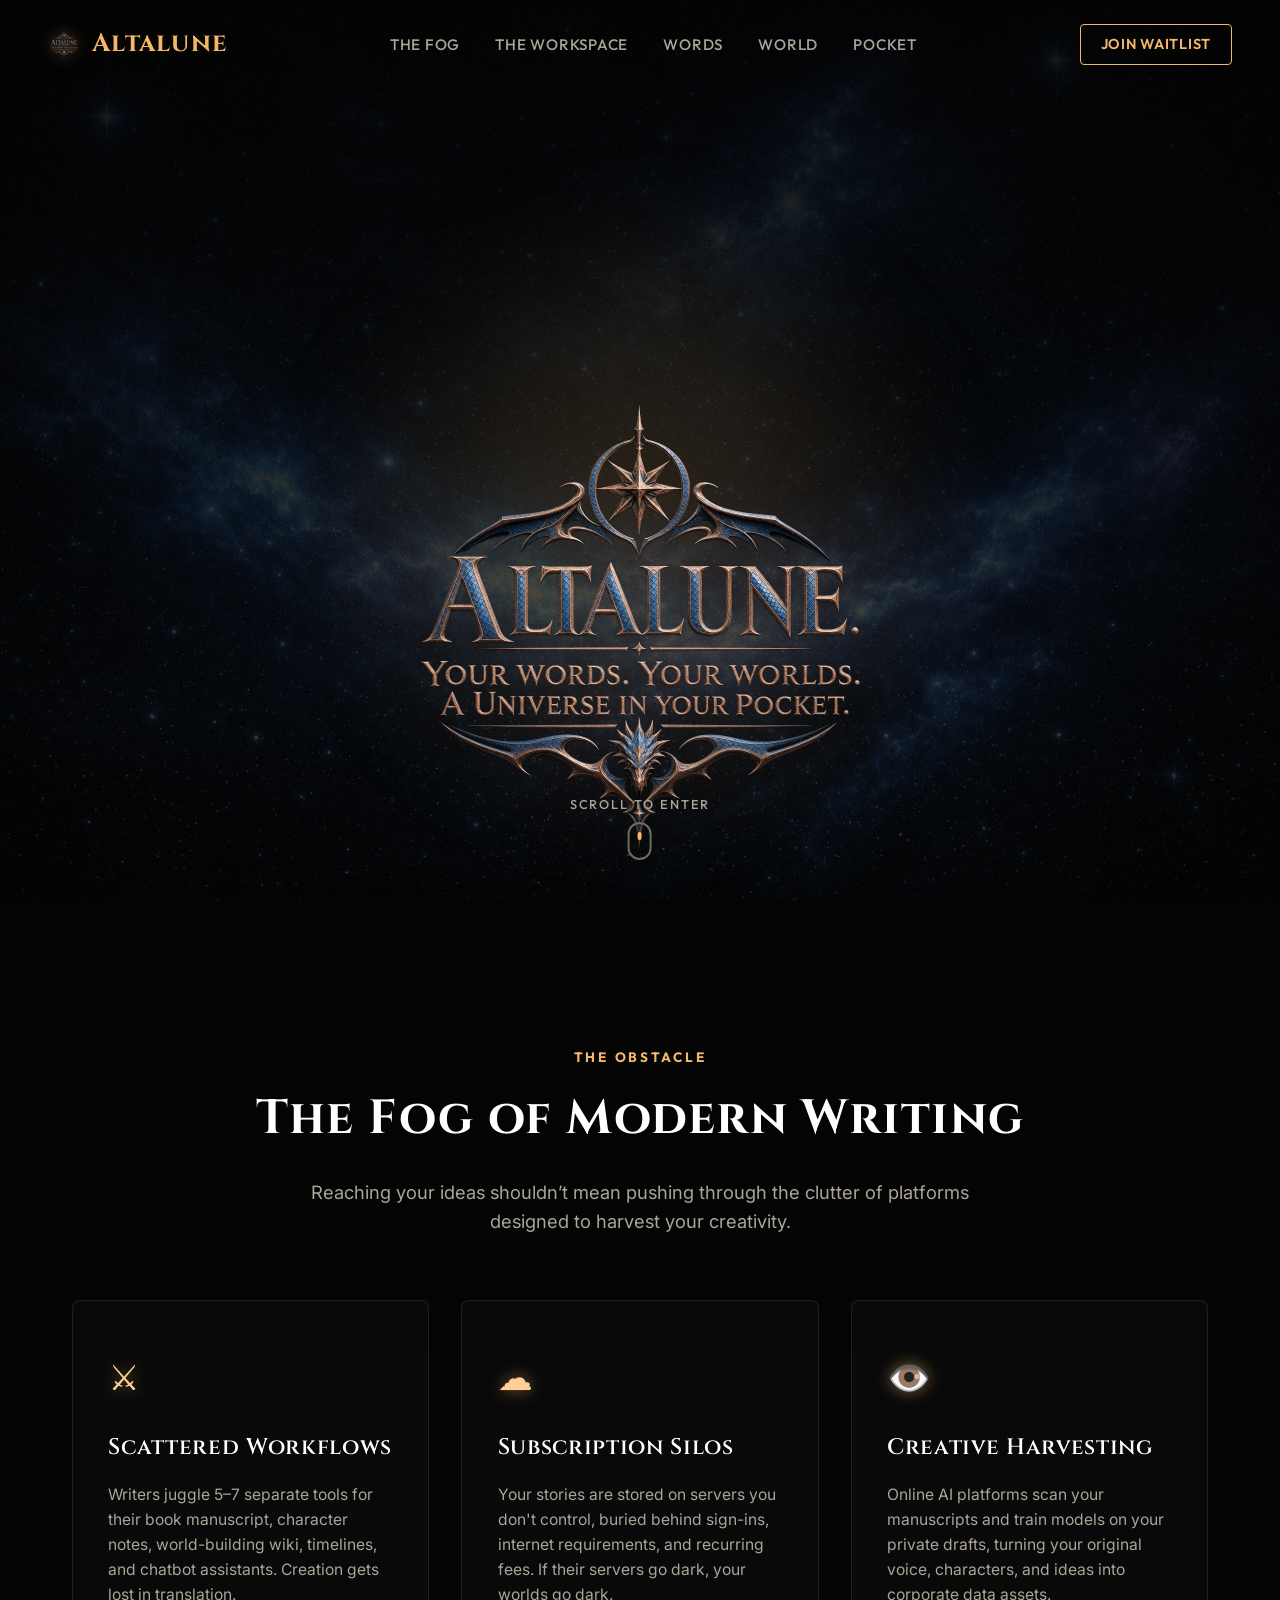
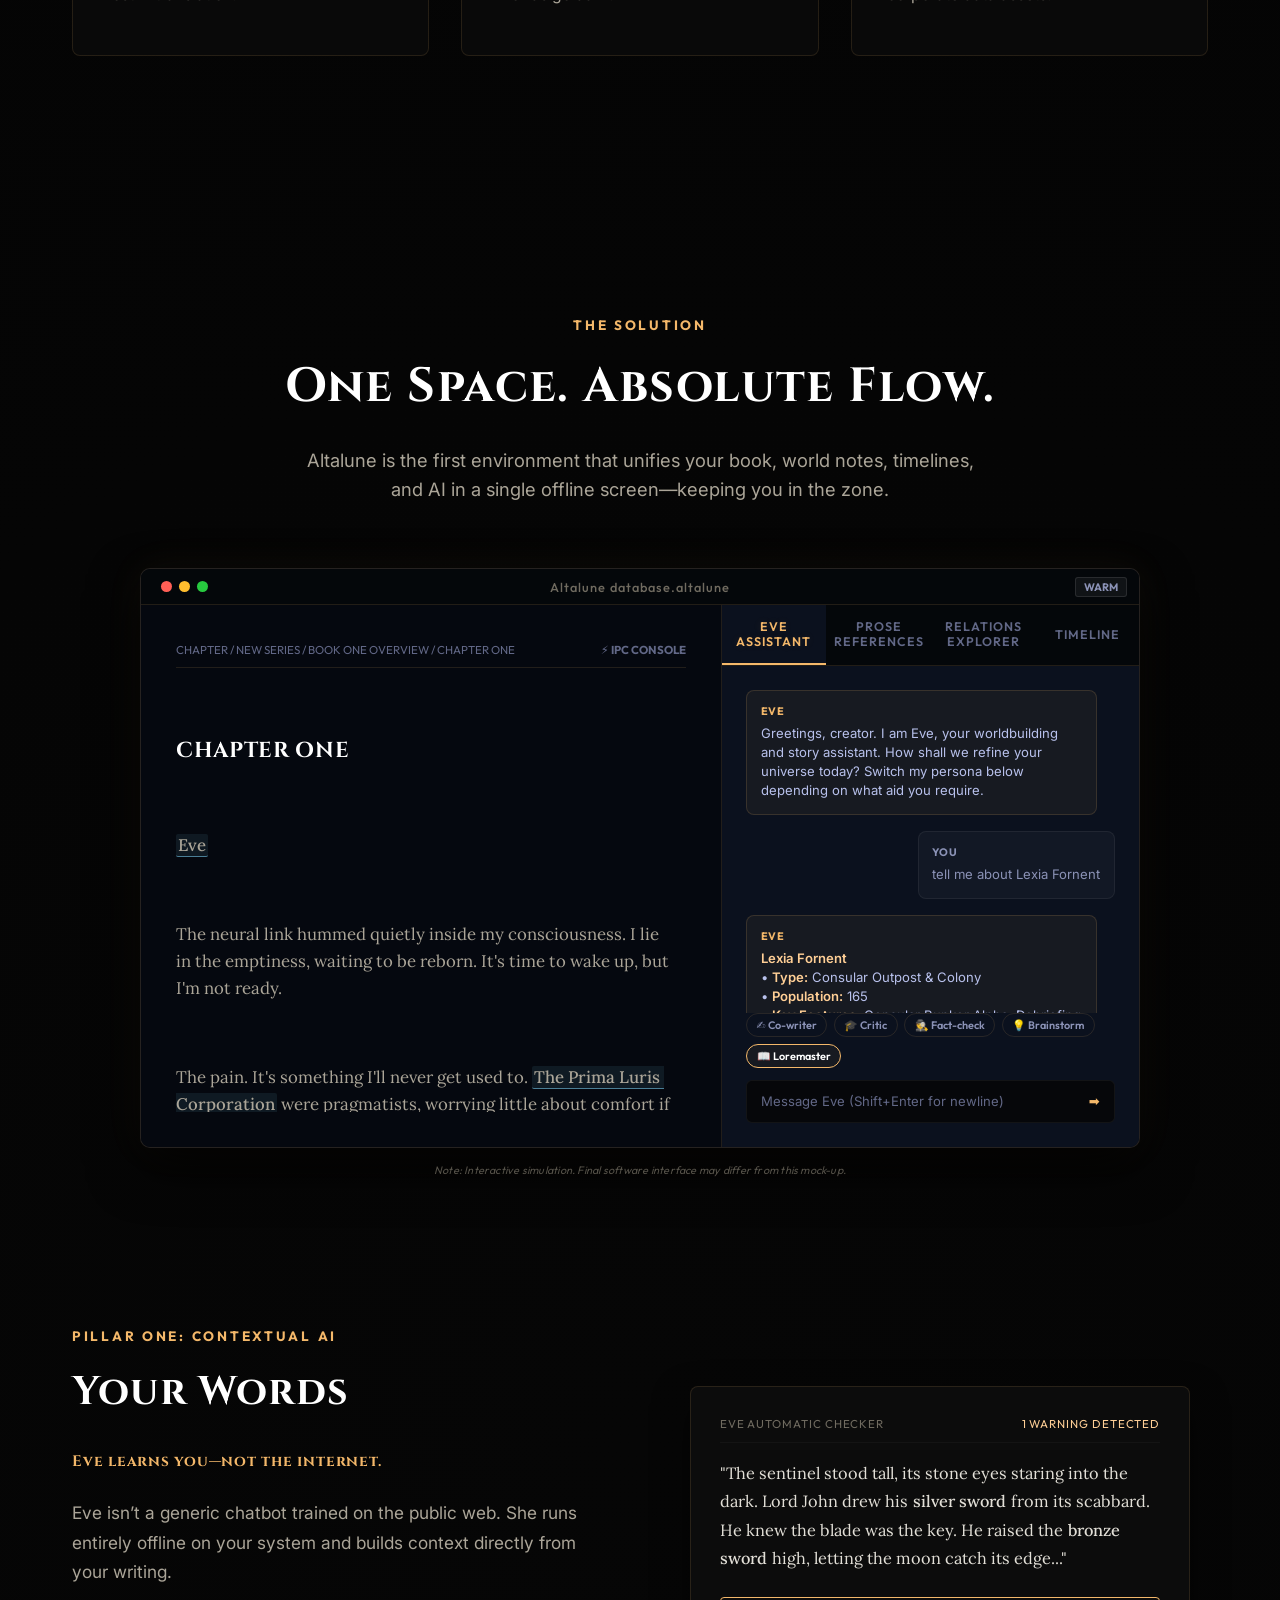
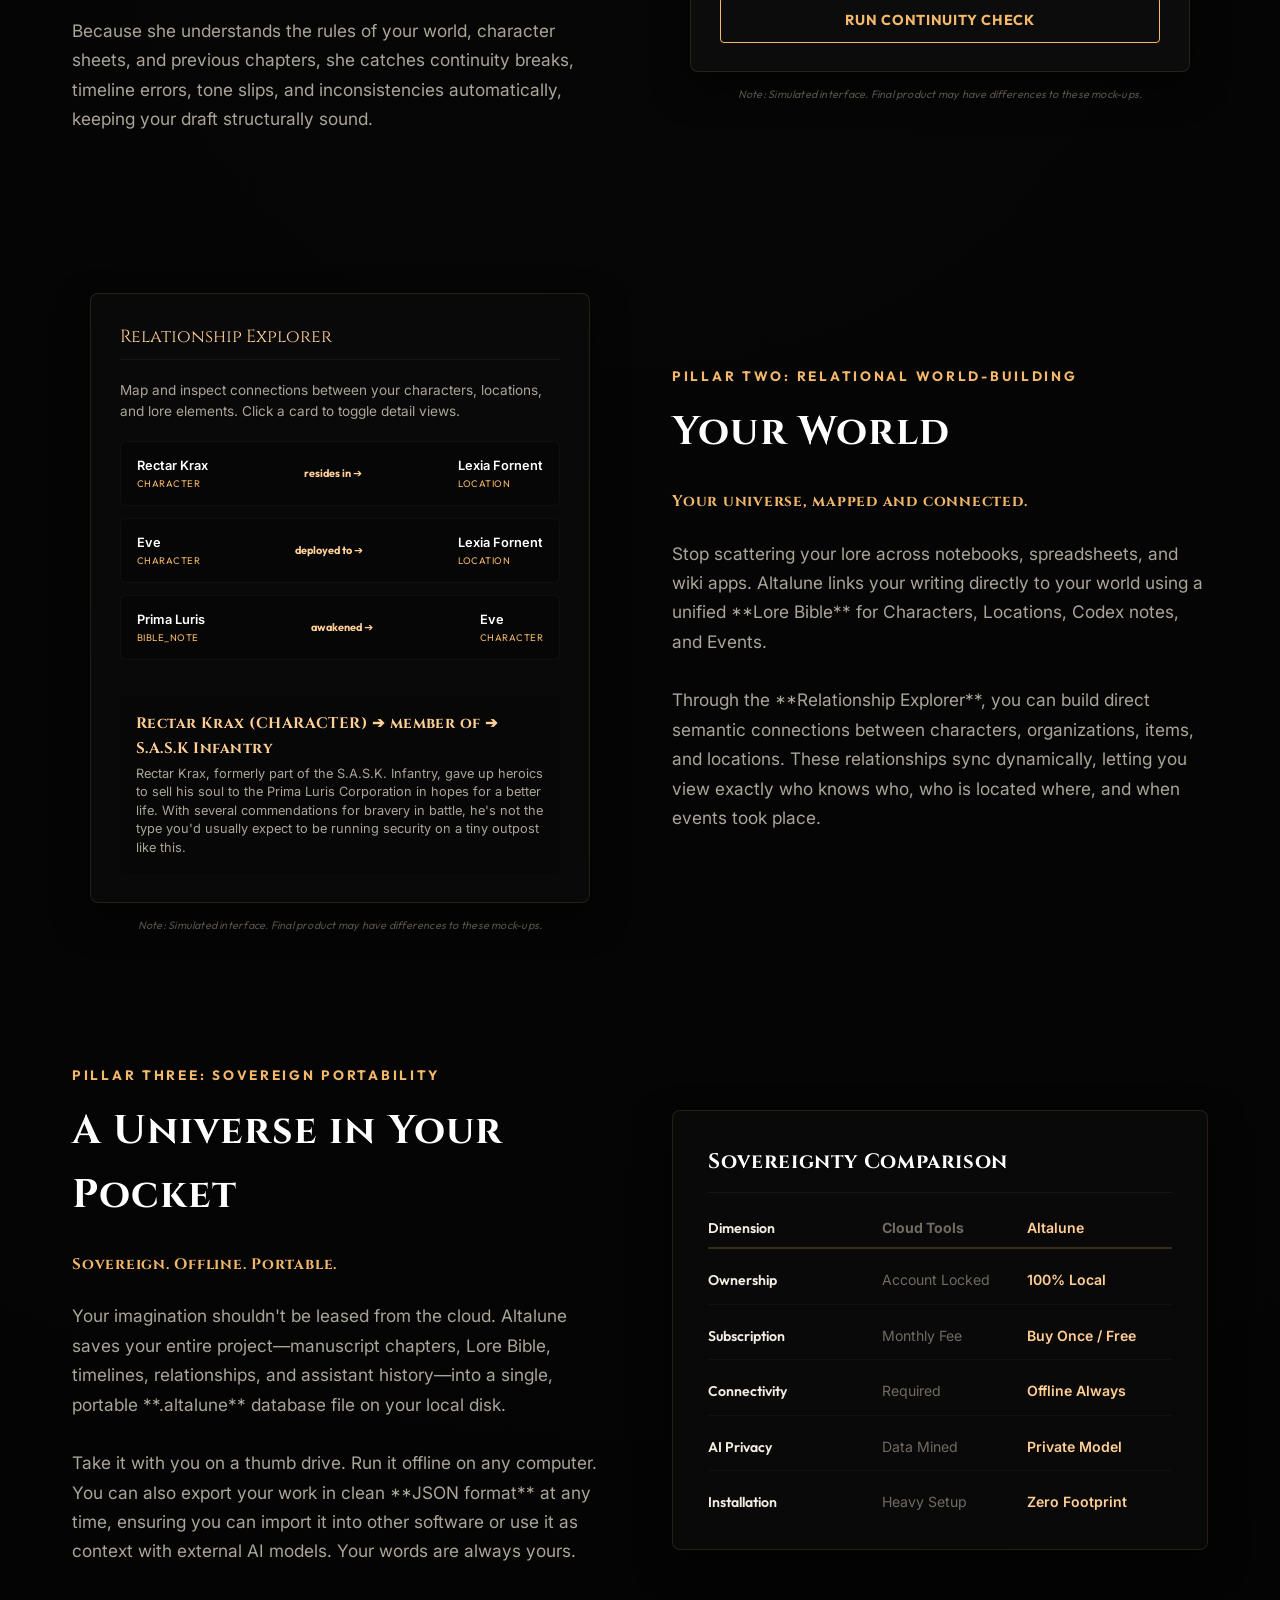
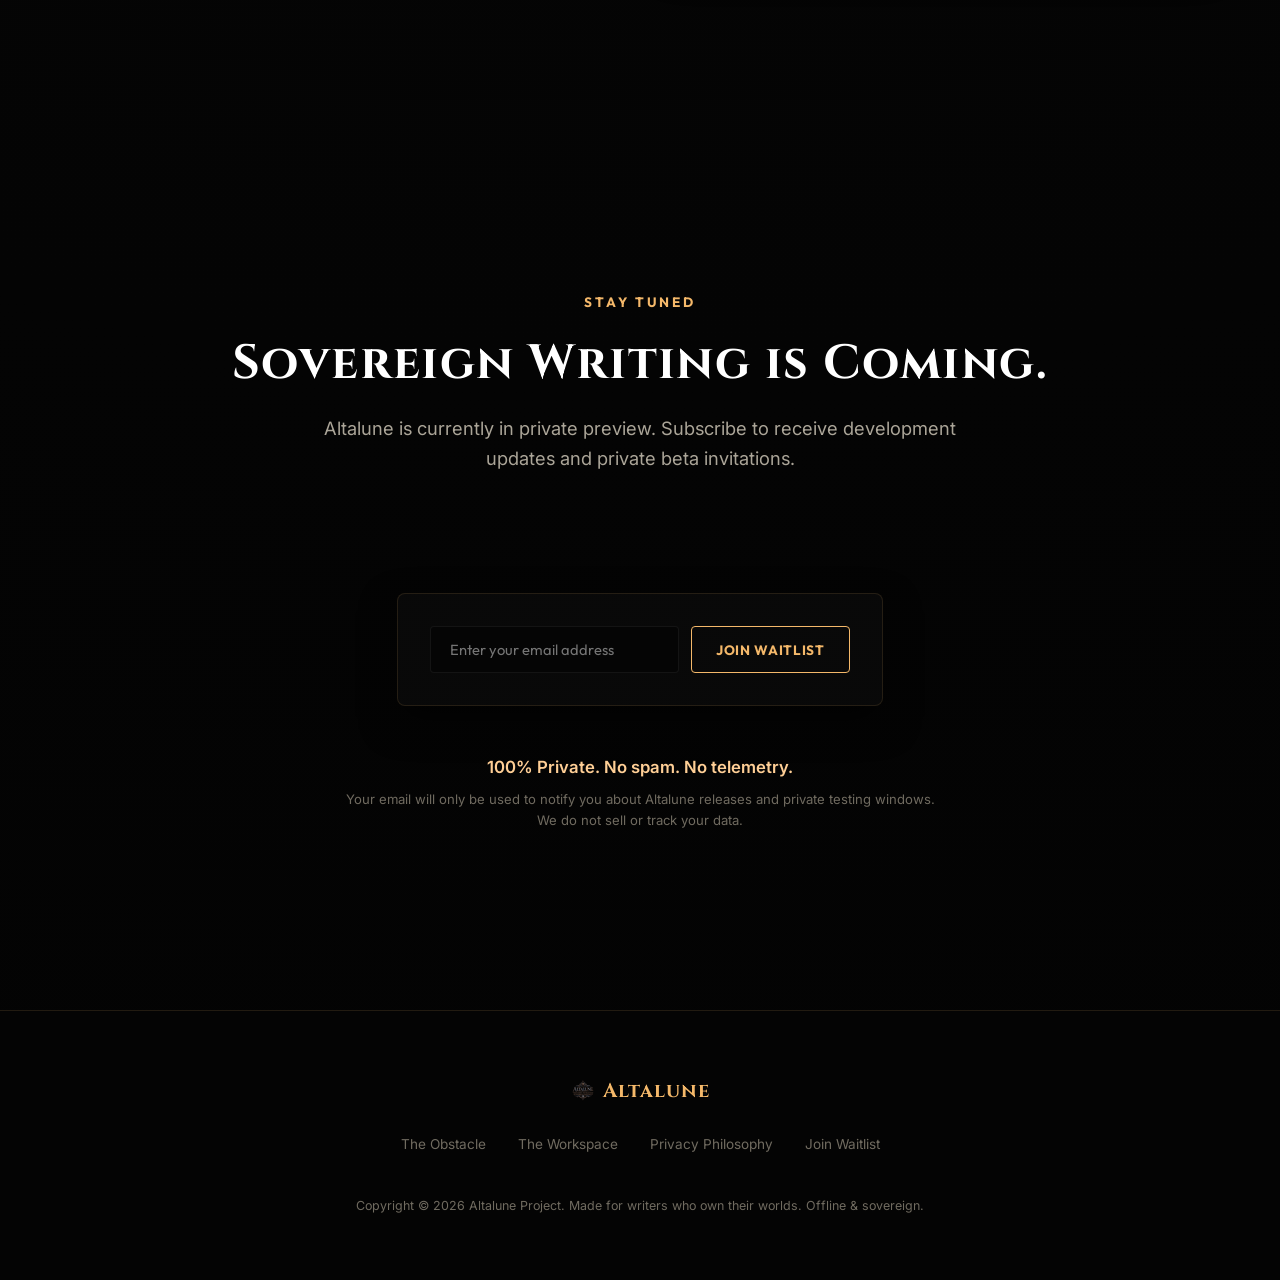
==== commit 626846cc: "removed gate and adjusted logo removed gate and adjusted logo to fit viewport" ====
--- a/index.html
+++ b/index.html
@@ -37,15 +37,13 @@
         <a href="#updates" class="nav-cta">Join Waitlist</a>
     </header>
 
-    <!-- HERO SECTION — STARFIELD + PORTAL PARALLAX -->
+    <!-- HERO SECTION — STARFIELD + LOGO PARALLAX -->
     <section id="hero">
         <div class="hero-glow-bg"></div>
         
         <div class="portal-container">
-            <div class="gate-wrapper">
-                <img src="assets/arch finial.png" alt="Portal Arch" class="gate">
-                <div class="fog-layer"></div>
-                <img src="assets/altalue logo.png" alt="Altalune Inner Logo" class="gate-logo">
+            <div class="logo-wrapper">
+                <img src="assets/altalue logo.png" alt="Altalune Logo" class="hero-logo">
             </div>
         </div>
 
--- a/css/global.css
+++ b/css/global.css
@@ -1227,6 +1227,7 @@
 .pillar-visual {
     flex: 1;
     display: flex;
+    flex-direction: column;
     justify-content: center;
     align-items: center;
 }
